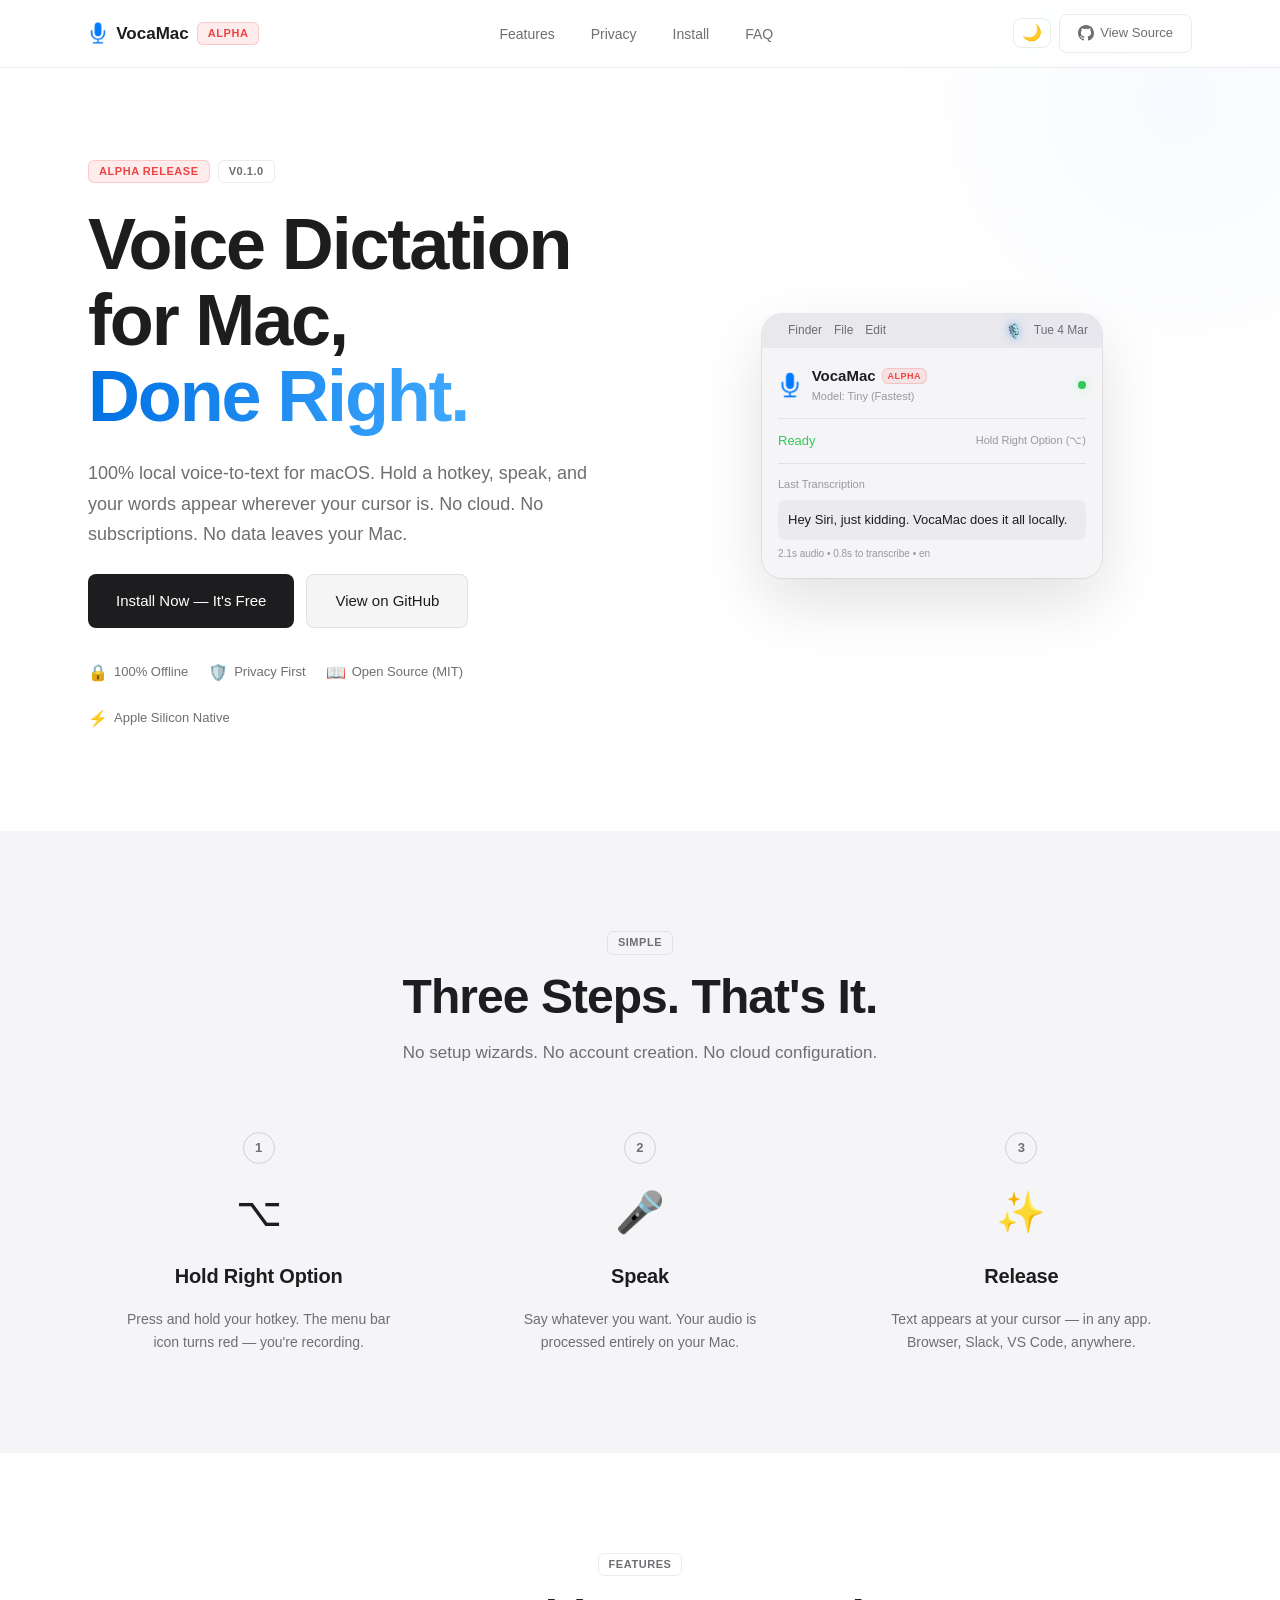
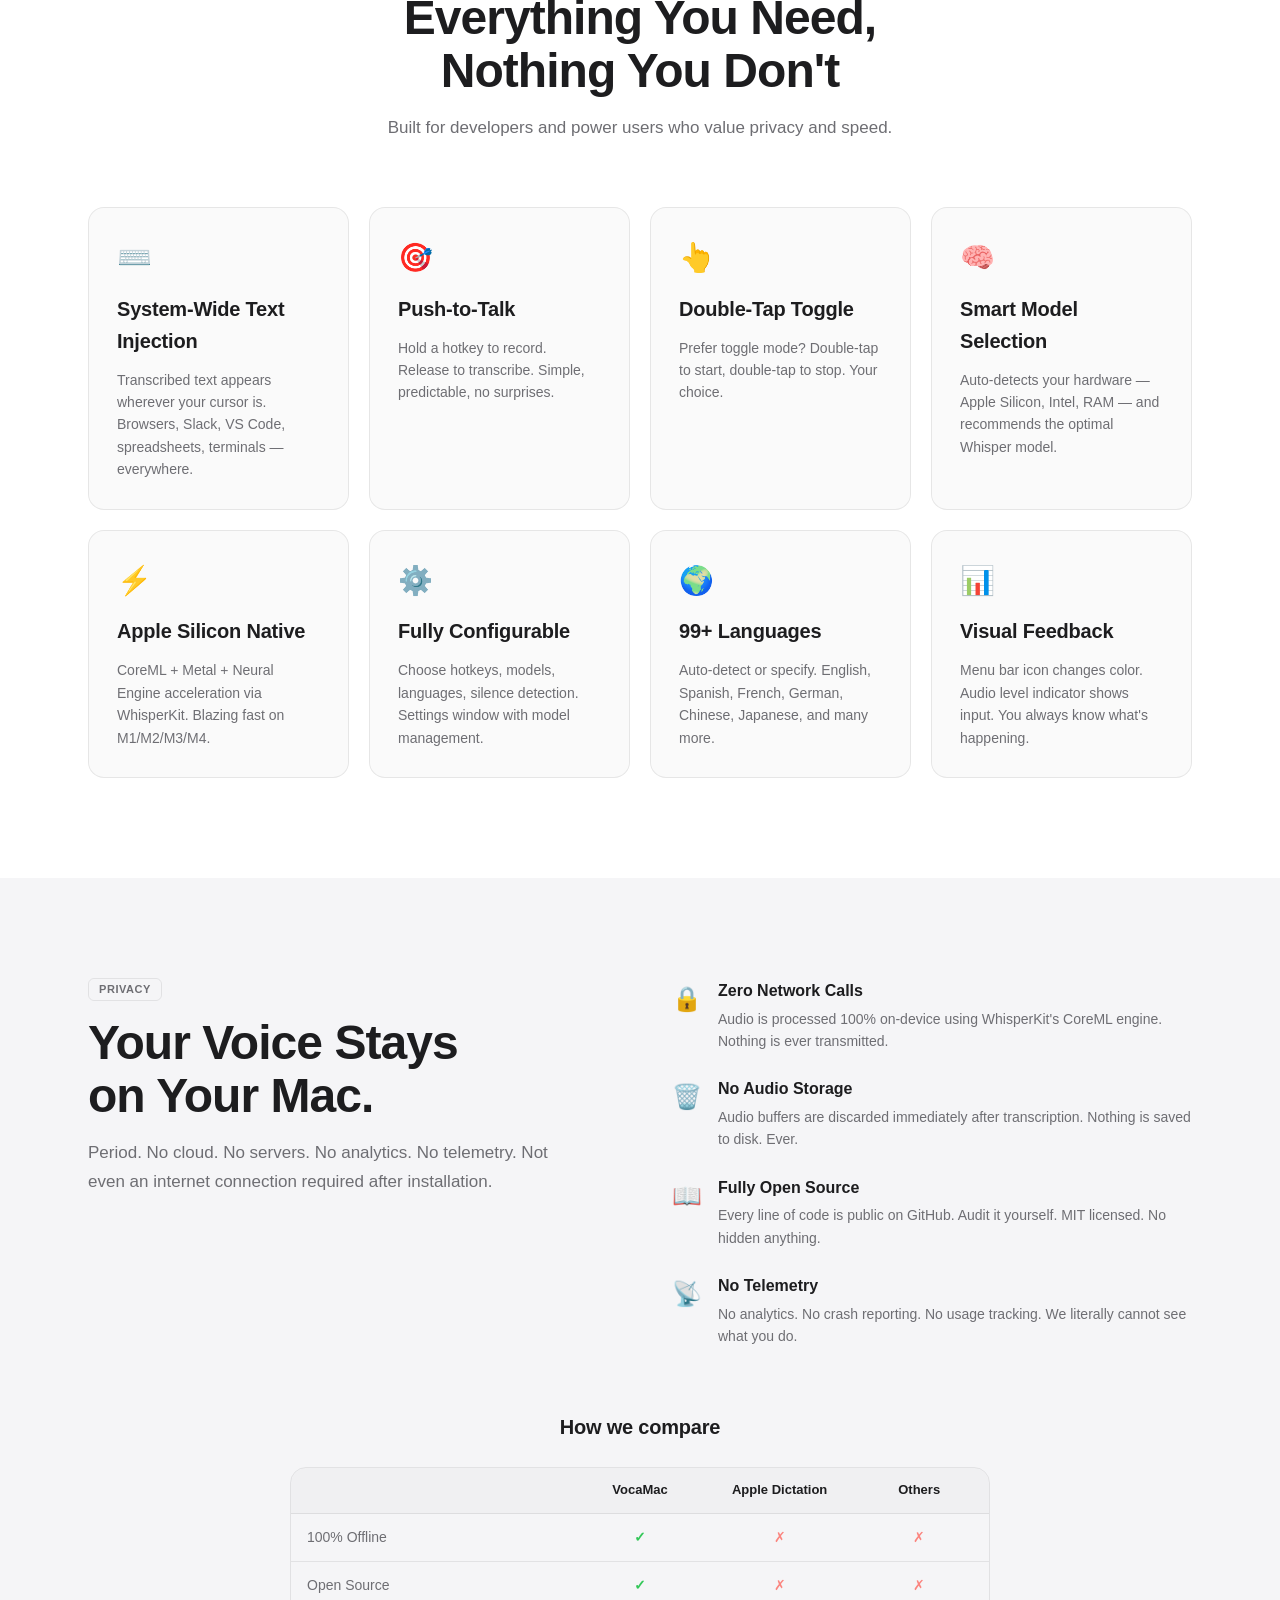
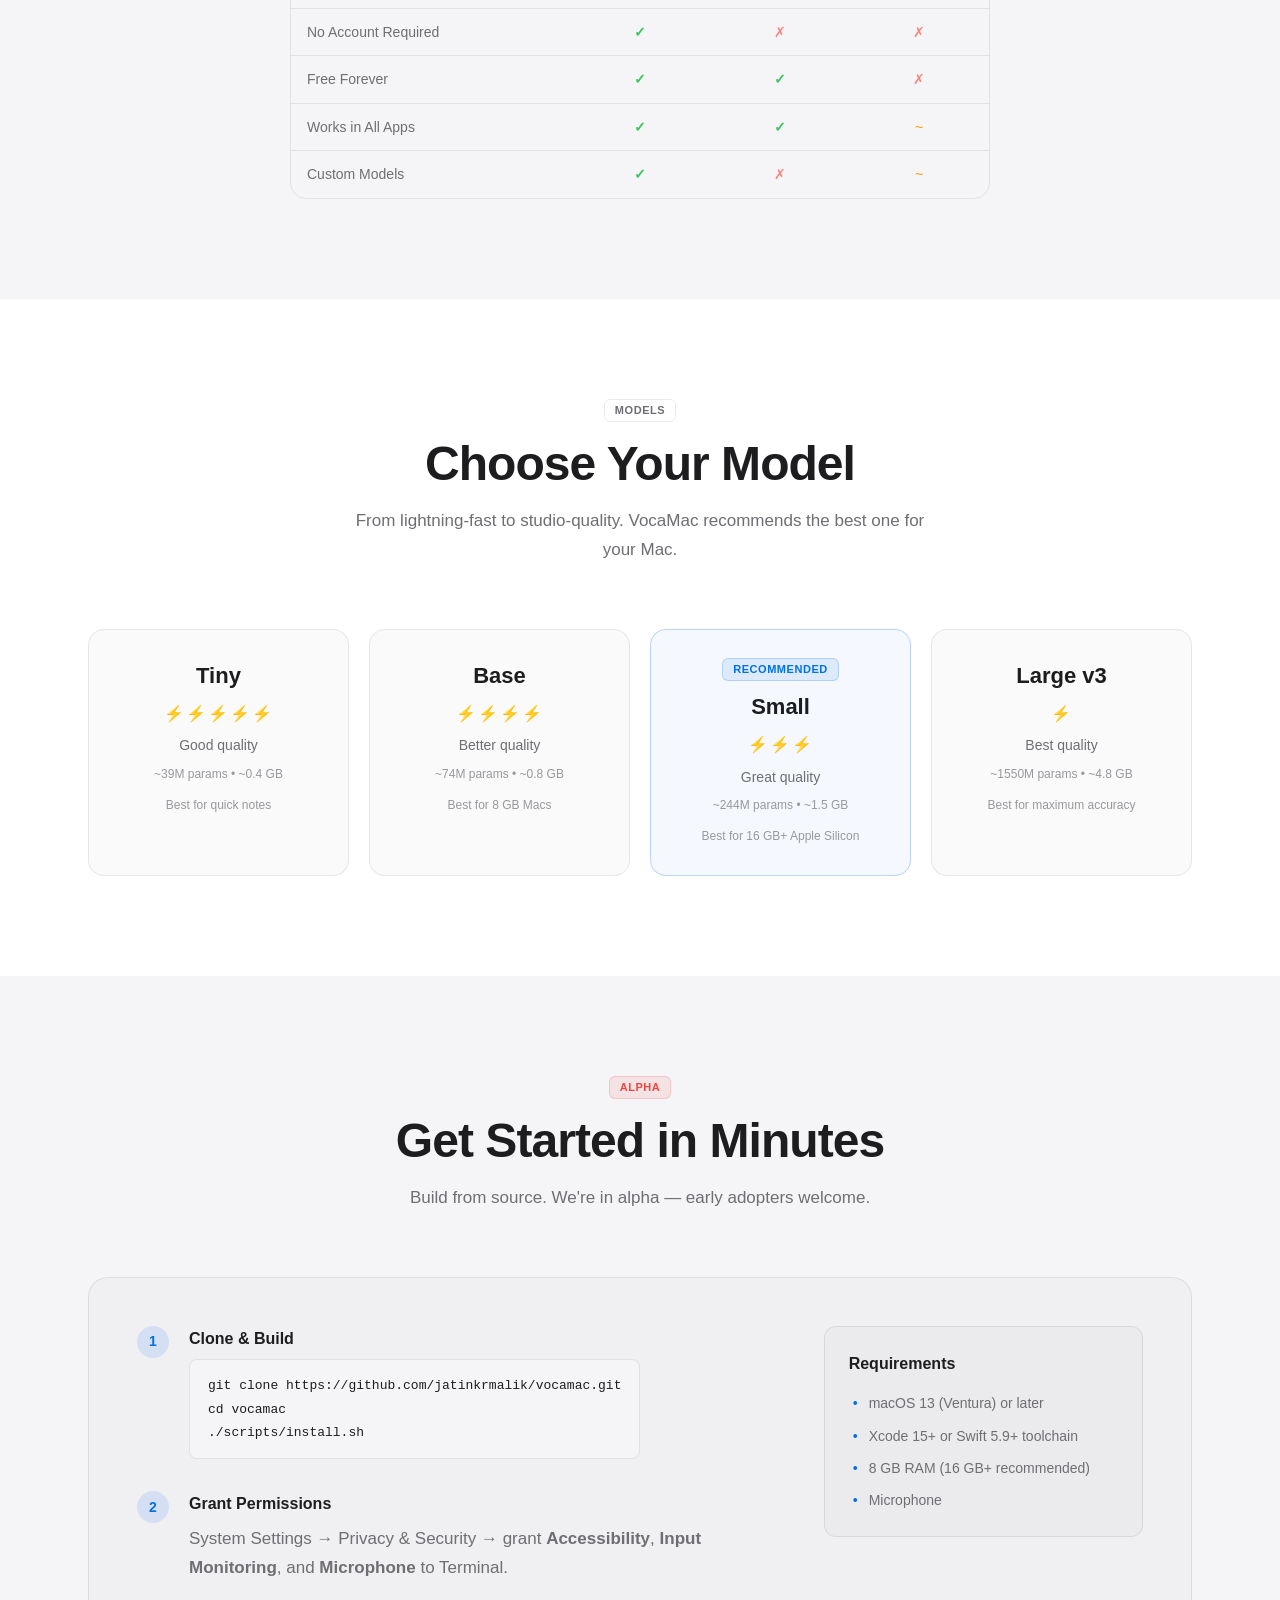
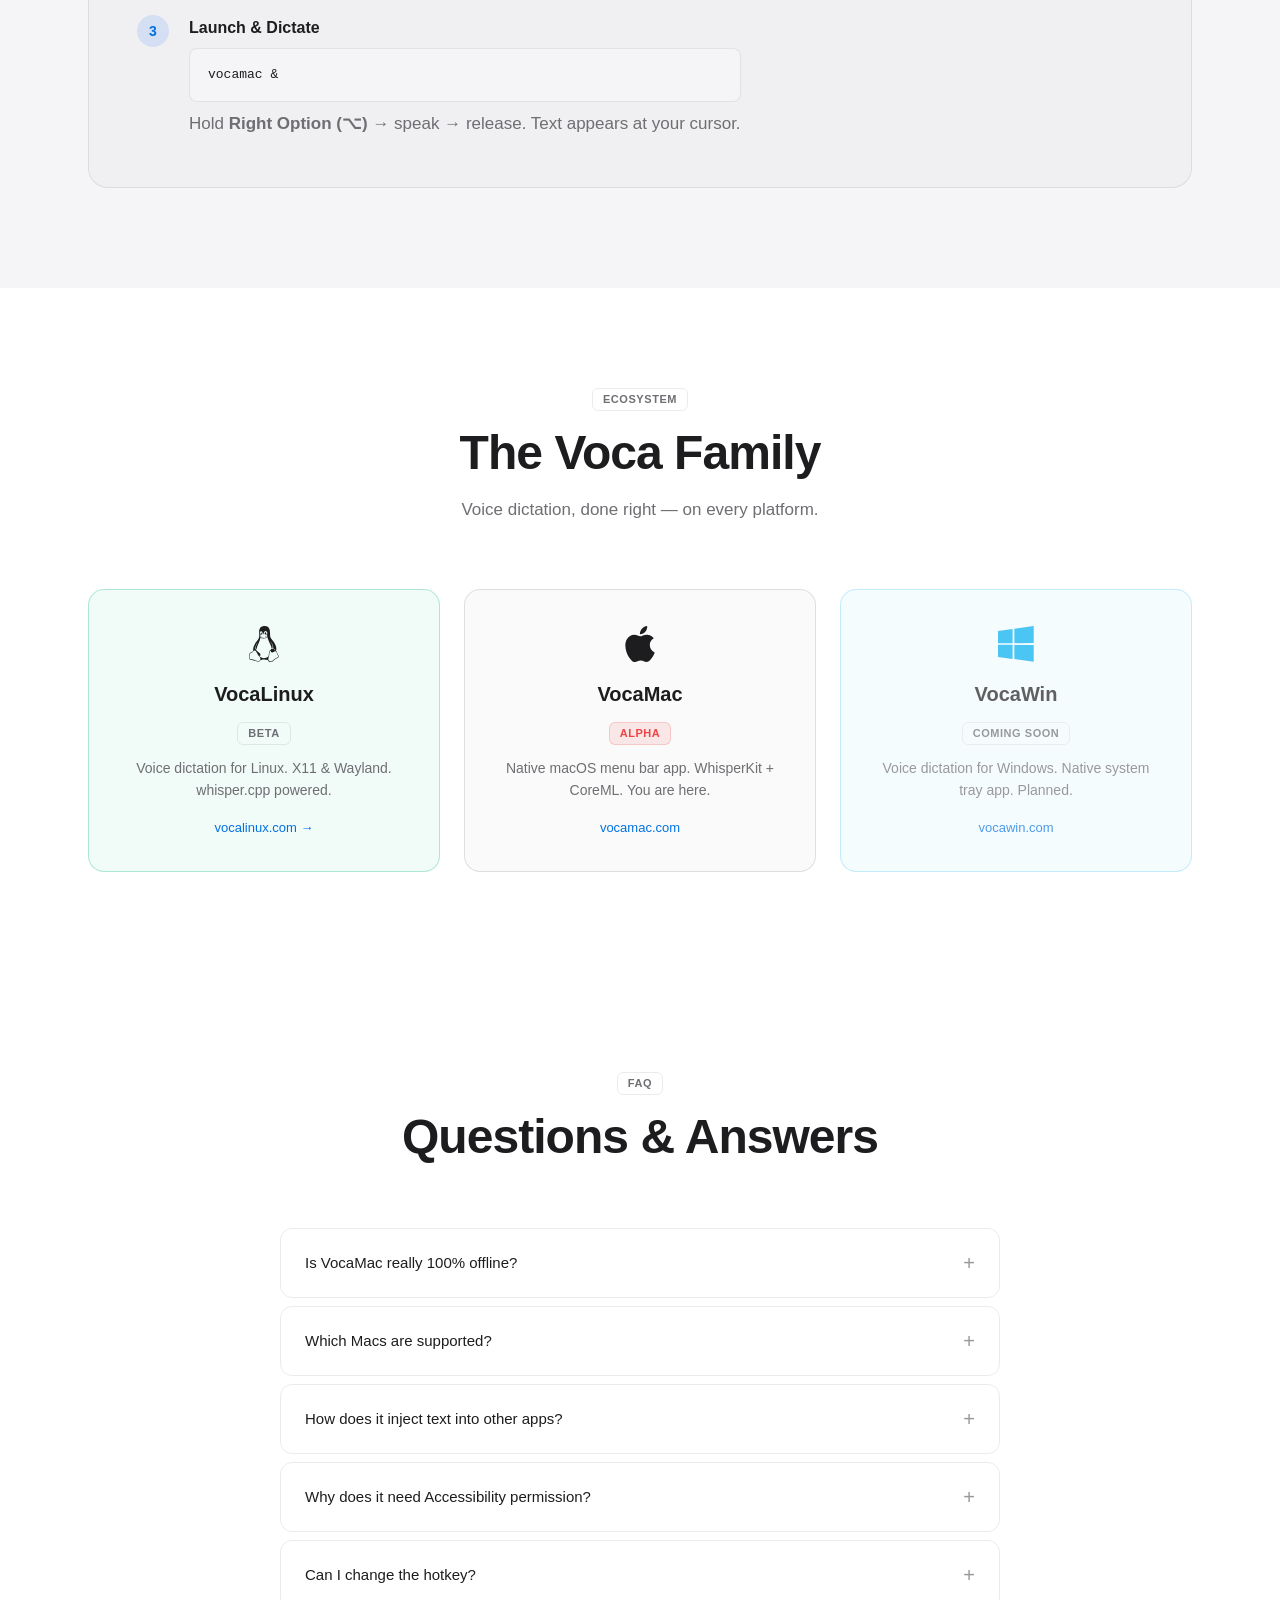
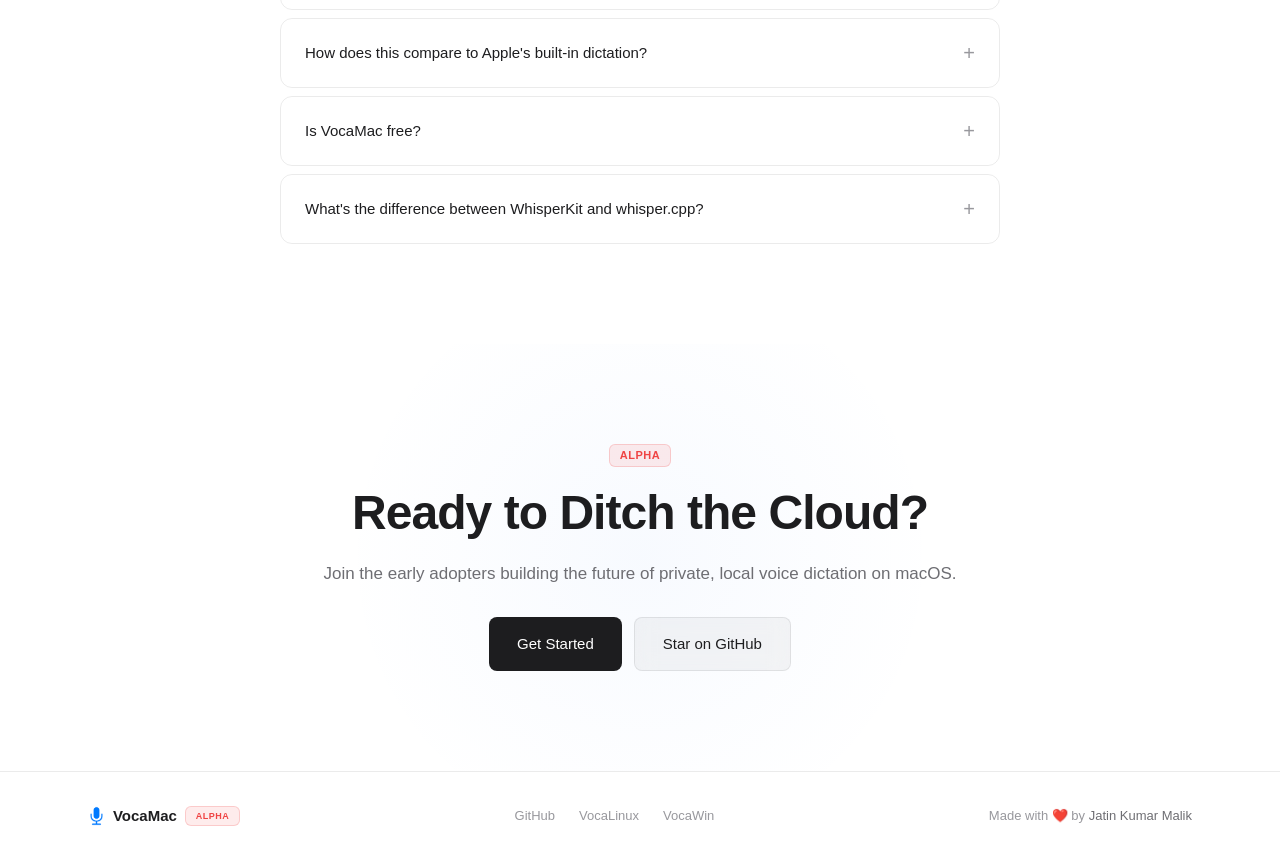
==== web/index.html @ 32d43a2e "feat: add tinted backgrounds to Voca Family cards, remove logo picker - Linux card: teal/green tint " ====
<!DOCTYPE html>
<html lang="en">
<head>
    <meta charset="UTF-8">
    <meta name="viewport" content="width=device-width, initial-scale=1.0">
    <title>VocaMac — Local Voice-to-Text for macOS</title>
    <meta name="description" content="100% local, privacy-first voice dictation for macOS. Powered by WhisperKit. No cloud, no subscriptions, no data leaves your Mac.">
    <meta name="keywords" content="voice to text, speech recognition, macOS, dictation, whisper, local, privacy, open source">
    <meta property="og:title" content="VocaMac — Local Voice-to-Text for macOS">
    <meta property="og:description" content="100% local, privacy-first voice dictation for macOS. Hold a hotkey, speak, text appears at your cursor.">
    <meta property="og:type" content="website">
    <meta property="og:url" content="https://vocamac.com">
    <link rel="stylesheet" href="style.css">
    <link rel="icon" href="favicon.png" type="image/png">
    <!-- Prevent flash of wrong theme -->
    <script>
        (function(){var t=localStorage.getItem('vocamac-theme')||(window.matchMedia('(prefers-color-scheme:light)').matches?'light':'dark');document.documentElement.setAttribute('data-theme',t);})();
    </script>
</head>
<body>
    <!-- Navigation -->
    <nav class="navbar">
        <div class="container navbar__container">
            <a href="/" class="navbar__logo">
                <img src="logo.png" alt="VocaMac" class="navbar__logo-img">
                <span>VocaMac</span>
                <span class="badge badge--alpha">ALPHA</span>
            </a>
            <ul class="navbar__menu">
                <li><a href="#features" class="navbar__link">Features</a></li>
                <li><a href="#privacy" class="navbar__link">Privacy</a></li>
                <li><a href="#install" class="navbar__link">Install</a></li>
                <li><a href="#faq" class="navbar__link">FAQ</a></li>
            </ul>
            <div style="display: flex; align-items: center; gap: 8px;">
                <button class="theme-toggle" aria-label="Toggle theme" title="Toggle light/dark mode">
                    <span class="theme-icon-dark">☀️</span>
                    <span class="theme-icon-light">🌙</span>
                </button>
                <a href="https://github.com/jatinkrmalik/vocamac" class="navbar__cta" target="_blank" rel="noopener">
                    <svg width="16" height="16" viewBox="0 0 16 16" fill="currentColor" style="vertical-align: -2px; margin-right: 6px;"><path d="M8 0C3.58 0 0 3.58 0 8c0 3.54 2.29 6.53 5.47 7.59.4.07.55-.17.55-.38 0-.19-.01-.82-.01-1.49-2.01.37-2.53-.49-2.69-.94-.09-.23-.48-.94-.82-1.13-.28-.15-.68-.52-.01-.53.63-.01 1.08.58 1.23.82.72 1.21 1.87.87 2.33.66.07-.52.28-.87.51-1.07-1.78-.2-3.64-.89-3.64-3.95 0-.87.31-1.59.82-2.15-.08-.2-.36-1.02.08-2.12 0 0 .67-.21 2.2.82.64-.18 1.32-.27 2-.27.68 0 1.36.09 2 .27 1.53-1.04 2.2-.82 2.2-.82.44 1.1.16 1.92.08 2.12.51.56.82 1.27.82 2.15 0 3.07-1.87 3.75-3.65 3.95.29.25.54.73.54 1.48 0 1.07-.01 1.93-.01 2.2 0 .21.15.46.55.38A8.013 8.013 0 0016 8c0-4.42-3.58-8-8-8z"/></svg>
                    View Source
                </a>
            </div>
            <button class="navbar__toggle" aria-label="Menu">
                <span></span><span></span><span></span>
            </button>
        </div>
    </nav>

    <!-- Hero -->
    <section class="hero">
        <div class="container hero__container">
            <div class="hero__content">
                <div class="hero__badges">
                    <span class="badge badge--alpha">ALPHA RELEASE</span>
                    <span class="badge badge--outline">v0.1.0</span>
                </div>
                <h1 class="hero__headline">
                    Voice Dictation for Mac,<br>
                    <span class="text-gradient">Done Right.</span>
                </h1>
                <p class="hero__subtext">
                    100% local voice-to-text for macOS. Hold a hotkey, speak, and your words appear wherever your cursor is. No cloud. No subscriptions. No data leaves your Mac.
                </p>
                <div class="hero__actions">
                    <a href="#install" class="button button--primary">
                        Install Now — It's Free
                    </a>
                    <a href="https://github.com/jatinkrmalik/vocamac" class="button button--glass" target="_blank" rel="noopener">
                        View on GitHub
                    </a>
                </div>
                <div class="hero__stats">
                    <div class="hero__stat">
                        <span class="hero__stat-icon">🔒</span>
                        <span>100% Offline</span>
                    </div>
                    <div class="hero__stat">
                        <span class="hero__stat-icon">🛡️</span>
                        <span>Privacy First</span>
                    </div>
                    <div class="hero__stat">
                        <span class="hero__stat-icon">📖</span>
                        <span>Open Source (MIT)</span>
                    </div>
                    <div class="hero__stat">
                        <span class="hero__stat-icon">⚡</span>
                        <span>Apple Silicon Native</span>
                    </div>
                </div>
            </div>
            <div class="hero__visual">
                <div class="mockup">
                    <div class="mockup__menubar">
                        <div class="mockup__menubar-left">
                            <span class="mockup__apple"></span>
                            <span class="mockup__menubar-item">Finder</span>
                            <span class="mockup__menubar-item">File</span>
                            <span class="mockup__menubar-item">Edit</span>
                        </div>
                        <div class="mockup__menubar-right">
                            <span class="mockup__menubar-icon mockup__mic-icon">🎙️</span>
                            <span class="mockup__menubar-item">Tue 4 Mar</span>
                        </div>
                    </div>
                    <div class="mockup__popover">
                        <div class="mockup__header">
                            <div class="mockup__header-left">
                                <img src="logo.png" alt="VocaMac" class="mockup__app-logo">
                                <div>
                                    <div class="mockup__app-name">VocaMac <span class="badge badge--alpha" style="font-size: 9px; padding: 1px 5px;">ALPHA</span></div>
                                    <div class="mockup__model">Model: Tiny (Fastest)</div>
                                </div>
                            </div>
                            <div class="mockup__status-dot mockup__status-dot--ready"></div>
                        </div>
                        <div class="mockup__divider"></div>
                        <div class="mockup__status-row">
                            <span class="mockup__status-text mockup__status-text--ready">Ready</span>
                            <span class="mockup__hint">Hold Right Option (⌥)</span>
                        </div>
                        <div class="mockup__divider"></div>
                        <div class="mockup__transcription">
                            <div class="mockup__transcription-label">Last Transcription</div>
                            <div class="mockup__transcription-text">Hey Siri, just kidding. VocaMac does it all locally.</div>
                            <div class="mockup__transcription-meta">2.1s audio • 0.8s to transcribe • en</div>
                        </div>
                    </div>
                </div>
            </div>
        </div>
    </section>

    <!-- How It Works -->
    <section class="how-it-works" id="how-it-works">
        <div class="container">
            <div class="section-header">
                <span class="badge badge--outline">Simple</span>
                <h2>Three Steps. That's It.</h2>
                <p class="text-secondary">No setup wizards. No account creation. No cloud configuration.</p>
            </div>
            <div class="steps">
                <div class="step">
                    <div class="step__number">1</div>
                    <div class="step__icon">⌥</div>
                    <h3>Hold Right Option</h3>
                    <p>Press and hold your hotkey. The menu bar icon turns red — you're recording.</p>
                </div>
                <div class="step">
                    <div class="step__number">2</div>
                    <div class="step__icon">🎤</div>
                    <h3>Speak</h3>
                    <p>Say whatever you want. Your audio is processed entirely on your Mac.</p>
                </div>
                <div class="step">
                    <div class="step__number">3</div>
                    <div class="step__icon">✨</div>
                    <h3>Release</h3>
                    <p>Text appears at your cursor — in any app. Browser, Slack, VS Code, anywhere.</p>
                </div>
            </div>
        </div>
    </section>

    <!-- Features -->
    <section class="features" id="features">
        <div class="container">
            <div class="section-header">
                <span class="badge badge--outline">Features</span>
                <h2>Everything You Need,<br>Nothing You Don't</h2>
                <p class="text-secondary">Built for developers and power users who value privacy and speed.</p>
            </div>
            <div class="features__grid">
                <div class="feature-card">
                    <div class="feature-card__icon">⌨️</div>
                    <h3>System-Wide Text Injection</h3>
                    <p>Transcribed text appears wherever your cursor is. Browsers, Slack, VS Code, spreadsheets, terminals — everywhere.</p>
                </div>
                <div class="feature-card">
                    <div class="feature-card__icon">🎯</div>
                    <h3>Push-to-Talk</h3>
                    <p>Hold a hotkey to record. Release to transcribe. Simple, predictable, no surprises.</p>
                </div>
                <div class="feature-card">
                    <div class="feature-card__icon">👆</div>
                    <h3>Double-Tap Toggle</h3>
                    <p>Prefer toggle mode? Double-tap to start, double-tap to stop. Your choice.</p>
                </div>
                <div class="feature-card">
                    <div class="feature-card__icon">🧠</div>
                    <h3>Smart Model Selection</h3>
                    <p>Auto-detects your hardware — Apple Silicon, Intel, RAM — and recommends the optimal Whisper model.</p>
                </div>
                <div class="feature-card">
                    <div class="feature-card__icon">⚡</div>
                    <h3>Apple Silicon Native</h3>
                    <p>CoreML + Metal + Neural Engine acceleration via WhisperKit. Blazing fast on M1/M2/M3/M4.</p>
                </div>
                <div class="feature-card">
                    <div class="feature-card__icon">⚙️</div>
                    <h3>Fully Configurable</h3>
                    <p>Choose hotkeys, models, languages, silence detection. Settings window with model management.</p>
                </div>
                <div class="feature-card">
                    <div class="feature-card__icon">🌍</div>
                    <h3>99+ Languages</h3>
                    <p>Auto-detect or specify. English, Spanish, French, German, Chinese, Japanese, and many more.</p>
                </div>
                <div class="feature-card">
                    <div class="feature-card__icon">📊</div>
                    <h3>Visual Feedback</h3>
                    <p>Menu bar icon changes color. Audio level indicator shows input. You always know what's happening.</p>
                </div>
            </div>
        </div>
    </section>

    <!-- Privacy -->
    <section class="privacy" id="privacy">
        <div class="container">
            <div class="privacy__content">
                <div class="section-header section-header--left">
                    <span class="badge badge--outline">Privacy</span>
                    <h2>Your Voice Stays<br>on Your Mac.</h2>
                    <p class="text-secondary" style="max-width: 500px;">
                        Period. No cloud. No servers. No analytics. No telemetry. Not even an internet connection required after installation.
                    </p>
                </div>
                <div class="privacy__points">
                    <div class="privacy__point">
                        <div class="privacy__point-icon">🔒</div>
                        <div>
                            <h4>Zero Network Calls</h4>
                            <p>Audio is processed 100% on-device using WhisperKit's CoreML engine. Nothing is ever transmitted.</p>
                        </div>
                    </div>
                    <div class="privacy__point">
                        <div class="privacy__point-icon">🗑️</div>
                        <div>
                            <h4>No Audio Storage</h4>
                            <p>Audio buffers are discarded immediately after transcription. Nothing is saved to disk. Ever.</p>
                        </div>
                    </div>
                    <div class="privacy__point">
                        <div class="privacy__point-icon">📖</div>
                        <div>
                            <h4>Fully Open Source</h4>
                            <p>Every line of code is public on GitHub. Audit it yourself. MIT licensed. No hidden anything.</p>
                        </div>
                    </div>
                    <div class="privacy__point">
                        <div class="privacy__point-icon">📡</div>
                        <div>
                            <h4>No Telemetry</h4>
                            <p>No analytics. No crash reporting. No usage tracking. We literally cannot see what you do.</p>
                        </div>
                    </div>
                </div>
            </div>
            <div class="privacy__comparison">
                <h3>How we compare</h3>
                <div class="comparison-table">
                    <div class="comparison-row comparison-row--header">
                        <div></div>
                        <div>VocaMac</div>
                        <div>Apple Dictation</div>
                        <div>Others</div>
                    </div>
                    <div class="comparison-row">
                        <div>100% Offline</div>
                        <div class="check">✓</div>
                        <div class="cross">✗</div>
                        <div class="cross">✗</div>
                    </div>
                    <div class="comparison-row">
                        <div>Open Source</div>
                        <div class="check">✓</div>
                        <div class="cross">✗</div>
                        <div class="cross">✗</div>
                    </div>
                    <div class="comparison-row">
                        <div>No Account Required</div>
                        <div class="check">✓</div>
                        <div class="cross">✗</div>
                        <div class="cross">✗</div>
                    </div>
                    <div class="comparison-row">
                        <div>Free Forever</div>
                        <div class="check">✓</div>
                        <div class="check">✓</div>
                        <div class="cross">✗</div>
                    </div>
                    <div class="comparison-row">
                        <div>Works in All Apps</div>
                        <div class="check">✓</div>
                        <div class="check">✓</div>
                        <div class="partial">~</div>
                    </div>
                    <div class="comparison-row">
                        <div>Custom Models</div>
                        <div class="check">✓</div>
                        <div class="cross">✗</div>
                        <div class="partial">~</div>
                    </div>
                </div>
            </div>
        </div>
    </section>

    <!-- Models -->
    <section class="models">
        <div class="container">
            <div class="section-header">
                <span class="badge badge--outline">Models</span>
                <h2>Choose Your Model</h2>
                <p class="text-secondary">From lightning-fast to studio-quality. VocaMac recommends the best one for your Mac.</p>
            </div>
            <div class="models__grid">
                <div class="model-card">
                    <div class="model-card__name">Tiny</div>
                    <div class="model-card__speed">⚡⚡⚡⚡⚡</div>
                    <div class="model-card__quality">Good quality</div>
                    <div class="model-card__detail">~39M params • ~0.4 GB</div>
                    <div class="model-card__best">Best for quick notes</div>
                </div>
                <div class="model-card">
                    <div class="model-card__name">Base</div>
                    <div class="model-card__speed">⚡⚡⚡⚡</div>
                    <div class="model-card__quality">Better quality</div>
                    <div class="model-card__detail">~74M params • ~0.8 GB</div>
                    <div class="model-card__best">Best for 8 GB Macs</div>
                </div>
                <div class="model-card model-card--recommended">
                    <span class="badge badge--primary">Recommended</span>
                    <div class="model-card__name">Small</div>
                    <div class="model-card__speed">⚡⚡⚡</div>
                    <div class="model-card__quality">Great quality</div>
                    <div class="model-card__detail">~244M params • ~1.5 GB</div>
                    <div class="model-card__best">Best for 16 GB+ Apple Silicon</div>
                </div>
                <div class="model-card">
                    <div class="model-card__name">Large v3</div>
                    <div class="model-card__speed">⚡</div>
                    <div class="model-card__quality">Best quality</div>
                    <div class="model-card__detail">~1550M params • ~4.8 GB</div>
                    <div class="model-card__best">Best for maximum accuracy</div>
                </div>
            </div>
        </div>
    </section>

    <!-- Install -->
    <section class="install" id="install">
        <div class="container">
            <div class="section-header">
                <span class="badge badge--alpha">ALPHA</span>
                <h2>Get Started in Minutes</h2>
                <p class="text-secondary">Build from source. We're in alpha — early adopters welcome.</p>
            </div>
            <div class="install__card">
                <div class="install__steps">
                    <div class="install__step">
                        <div class="install__step-num">1</div>
                        <div>
                            <h4>Clone & Build</h4>
                            <div class="code-block">
                                <code>git clone https://github.com/jatinkrmalik/vocamac.git<br>cd vocamac<br>./scripts/install.sh</code>
                            </div>
                        </div>
                    </div>
                    <div class="install__step">
                        <div class="install__step-num">2</div>
                        <div>
                            <h4>Grant Permissions</h4>
                            <p class="text-secondary">System Settings → Privacy & Security → grant <strong>Accessibility</strong>, <strong>Input Monitoring</strong>, and <strong>Microphone</strong> to Terminal.</p>
                        </div>
                    </div>
                    <div class="install__step">
                        <div class="install__step-num">3</div>
                        <div>
                            <h4>Launch & Dictate</h4>
                            <div class="code-block">
                                <code>vocamac &</code>
                            </div>
                            <p class="text-secondary" style="margin-top: 8px;">Hold <strong>Right Option (⌥)</strong> → speak → release. Text appears at your cursor.</p>
                        </div>
                    </div>
                </div>
                <div class="install__requirements">
                    <h4>Requirements</h4>
                    <ul>
                        <li>macOS 13 (Ventura) or later</li>
                        <li>Xcode 15+ or Swift 5.9+ toolchain</li>
                        <li>8 GB RAM (16 GB+ recommended)</li>
                        <li>Microphone</li>
                    </ul>
                </div>
            </div>
        </div>
    </section>

    <!-- Voca Family -->
    <section class="family">
        <div class="container">
            <div class="section-header">
                <span class="badge badge--outline">Ecosystem</span>
                <h2>The Voca Family</h2>
                <p class="text-secondary">Voice dictation, done right — on every platform.</p>
            </div>
            <div class="family__grid">
                <a href="https://vocalinux.com" class="family-card family-card--linux" target="_blank" rel="noopener">
                    <div class="family-card__icon">
                        <svg role="img" viewBox="0 0 24 24" width="36" height="36" xmlns="http://www.w3.org/2000/svg"><title>Linux</title><path d="M12.504 0c-.155 0-.315.008-.48.021-4.226.333-3.105 4.807-3.17 6.298-.076 1.092-.3 1.953-1.05 3.02-.885 1.051-2.127 2.75-2.716 4.521-.278.832-.41 1.684-.287 2.489a.424.424 0 00-.11.135c-.26.268-.45.6-.663.839-.199.199-.485.267-.797.4-.313.136-.658.269-.864.68-.09.189-.136.394-.132.602 0 .199.027.4.055.536.058.399.116.728.04.97-.249.68-.28 1.145-.106 1.484.174.334.535.47.94.601.81.2 1.91.135 2.774.6.926.466 1.866.67 2.616.47.526-.116.97-.464 1.208-.946.587-.003 1.23-.269 2.26-.334.699-.058 1.574.267 2.577.2.025.134.063.198.114.333l.003.003c.391.778 1.113 1.132 1.884 1.071.771-.06 1.592-.536 2.257-1.306.631-.765 1.683-1.084 2.378-1.503.348-.199.629-.469.649-.853.023-.4-.2-.811-.714-1.376v-.097l-.003-.003c-.17-.2-.25-.535-.338-.926-.085-.401-.182-.786-.492-1.046h-.003c-.059-.054-.123-.067-.188-.135a.357.357 0 00-.19-.064c.431-1.278.264-2.55-.173-3.694-.533-1.41-1.465-2.638-2.175-3.483-.796-1.005-1.576-1.957-1.56-3.368.026-2.152.236-6.133-3.544-6.139zm.529 3.405h.013c.213 0 .396.062.584.198.19.135.33.332.438.533.105.259.158.459.166.724 0-.02.006-.04.006-.06v.105a.086.086 0 01-.004-.021l-.004-.024a1.807 1.807 0 01-.15.706.953.953 0 01-.213.335.71.71 0 00-.088-.042c-.104-.045-.198-.064-.284-.133a1.312 1.312 0 00-.22-.066c.05-.06.146-.133.183-.198.053-.128.082-.264.088-.402v-.02a1.21 1.21 0 00-.061-.4c-.045-.134-.101-.2-.183-.333-.084-.066-.167-.132-.267-.132h-.016c-.093 0-.176.03-.262.132a.8.8 0 00-.205.334 1.18 1.18 0 00-.09.4v.019c.002.089.008.179.02.267-.193-.067-.438-.135-.607-.202a1.635 1.635 0 01-.018-.2v-.02a1.772 1.772 0 01.15-.768c.082-.22.232-.406.43-.533a.985.985 0 01.594-.2zm-2.962.059h.036c.142 0 .27.048.399.135.146.129.264.288.344.465.09.199.14.4.153.667v.004c.007.134.006.2-.002.266v.08c-.03.007-.056.018-.083.024-.152.055-.274.135-.393.2.012-.09.013-.18.003-.267v-.015c-.012-.133-.04-.2-.082-.333a.613.613 0 00-.166-.267.248.248 0 00-.183-.064h-.021c-.071.006-.13.04-.186.132a.552.552 0 00-.12.27.944.944 0 00-.023.33v.015c.012.135.037.2.08.334.046.134.098.2.166.268.01.009.02.018.034.024-.07.057-.117.07-.176.136a.304.304 0 01-.131.068 2.62 2.62 0 01-.275-.402 1.772 1.772 0 01-.155-.667 1.759 1.759 0 01.08-.668 1.43 1.43 0 01.283-.535c.128-.133.26-.2.418-.2zm1.37 1.706c.332 0 .733.065 1.216.399.293.2.523.269 1.052.468h.003c.255.136.405.266.478.399v-.131a.571.571 0 01.016.47c-.123.31-.516.643-1.063.842v.002c-.268.135-.501.333-.775.465-.276.135-.588.292-1.012.267a1.139 1.139 0 01-.448-.067 3.566 3.566 0 01-.322-.198c-.195-.135-.363-.332-.612-.465v-.005h-.005c-.4-.246-.616-.512-.686-.71-.07-.268-.005-.47.193-.6.224-.135.38-.271.483-.336.104-.074.143-.102.176-.131h.002v-.003c.169-.202.436-.47.839-.601.139-.036.294-.065.466-.065zm2.8 2.142c.358 1.417 1.196 3.475 1.735 4.473.286.534.855 1.659 1.102 3.024.156-.005.33.018.513.064.646-1.671-.546-3.467-1.089-3.966-.22-.2-.232-.335-.123-.335.59.534 1.365 1.572 1.646 2.757.13.535.16 1.104.021 1.67.067.028.135.06.205.067 1.032.534 1.413.938 1.23 1.537v-.043c-.06-.003-.12 0-.18 0h-.016c.151-.467-.182-.825-1.065-1.224-.915-.4-1.646-.336-1.77.465-.008.043-.013.066-.018.135-.068.023-.139.053-.209.064-.43.268-.662.669-.793 1.187-.13.533-.17 1.156-.205 1.869v.003c-.02.334-.17.838-.319 1.35-1.5 1.072-3.58 1.538-5.348.334a2.645 2.645 0 00-.402-.533 1.45 1.45 0 00-.275-.333c.182 0 .338-.03.465-.067a.615.615 0 00.314-.334c.108-.267 0-.697-.345-1.163-.345-.467-.931-.995-1.788-1.521-.63-.4-.986-.87-1.15-1.396-.165-.534-.143-1.085-.015-1.645.245-1.07.873-2.11 1.274-2.763.107-.065.037.135-.408.974-.396.751-1.14 2.497-.122 3.854a8.123 8.123 0 01.647-2.876c.564-1.278 1.743-3.504 1.836-5.268.048.036.217.135.289.202.218.133.38.333.59.465.21.201.477.335.876.335.039.003.075.006.11.006.412 0 .73-.134.997-.268.29-.134.52-.334.74-.4h.005c.467-.135.835-.402 1.044-.7zm2.185 8.958c.037.6.343 1.245.882 1.377.588.134 1.434-.333 1.791-.765l.211-.01c.315-.007.577.01.847.268l.003.003c.208.199.305.53.391.876.085.4.154.78.409 1.066.486.527.645.906.636 1.14l.003-.007v.018l-.003-.012c-.015.262-.185.396-.498.595-.63.401-1.746.712-2.457 1.57-.618.737-1.37 1.14-2.036 1.191-.664.053-1.237-.2-1.574-.898l-.005-.003c-.21-.4-.12-1.025.056-1.69.176-.668.428-1.344.463-1.897.037-.714.076-1.335.195-1.814.12-.465.308-.797.641-.984l.045-.022zm-10.814.049h.01c.053 0 .105.005.157.014.376.055.706.333 1.023.752l.91 1.664.003.003c.243.533.754 1.064 1.189 1.637.434.598.77 1.131.729 1.57v.006c-.057.744-.48 1.148-1.125 1.294-.645.135-1.52.002-2.395-.464-.968-.536-2.118-.469-2.857-.602-.369-.066-.61-.2-.723-.4-.11-.2-.113-.602.123-1.23v-.004l.002-.003c.117-.334.03-.752-.027-1.118-.055-.401-.083-.71.043-.94.16-.334.396-.4.69-.533.294-.135.64-.202.915-.47h.002v-.002c.256-.268.445-.601.668-.838.19-.201.38-.336.663-.336zm7.159-9.074c-.435.201-.945.535-1.488.535-.542 0-.97-.267-1.28-.466-.154-.134-.28-.268-.373-.335-.164-.134-.144-.333-.074-.333.109.016.129.134.199.2.096.066.215.2.36.333.292.2.68.467 1.167.467.485 0 1.053-.267 1.398-.466.195-.135.445-.334.648-.467.156-.136.149-.267.279-.267.128.016.034.134-.147.332a8.097 8.097 0 01-.69.468zm-1.082-1.583V5.64c-.006-.02.013-.042.029-.05.074-.043.18-.027.26.004.063 0 .16.067.15.135-.006.049-.085.066-.135.066-.055 0-.092-.043-.141-.068-.052-.018-.146-.008-.163-.065zm-.551 0c-.02.058-.113.049-.166.066-.047.025-.086.068-.14.068-.05 0-.13-.02-.136-.068-.01-.066.088-.133.15-.133.08-.031.184-.047.259-.005.019.009.036.03.03.05v.02h.003z" fill="var(--text-primary)"/></svg>
                    </div>
                    <div class="family-card__name">VocaLinux</div>
                    <div class="family-card__status badge badge--outline">Beta</div>
                    <p>Voice dictation for Linux. X11 & Wayland. whisper.cpp powered.</p>
                    <span class="family-card__link">vocalinux.com →</span>
                </a>
                <div class="family-card family-card--active">
                    <div class="family-card__icon">
                        <svg role="img" viewBox="0 0 24 24" width="36" height="36" xmlns="http://www.w3.org/2000/svg"><title>Apple</title><path d="M12.152 6.896c-.948 0-2.415-1.078-3.96-1.04-2.04.027-3.91 1.183-4.961 3.014-2.117 3.675-.546 9.103 1.519 12.09 1.013 1.454 2.208 3.09 3.792 3.039 1.52-.065 2.09-.987 3.935-.987 1.831 0 2.35.987 3.96.948 1.637-.026 2.676-1.48 3.676-2.948 1.156-1.688 1.636-3.325 1.662-3.415-.039-.013-3.182-1.221-3.22-4.857-.026-3.04 2.48-4.494 2.597-4.559-1.429-2.09-3.623-2.324-4.39-2.376-2-.156-3.675 1.09-4.61 1.09zM15.53 3.83c.843-1.012 1.4-2.427 1.245-3.83-1.207.052-2.662.805-3.532 1.818-.78.896-1.454 2.338-1.273 3.714 1.338.104 2.715-.688 3.559-1.701" fill="var(--text-primary)"/></svg>
                    </div>
                    <div class="family-card__name">VocaMac</div>
                    <div class="family-card__status badge badge--alpha">Alpha</div>
                    <p>Native macOS menu bar app. WhisperKit + CoreML. You are here.</p>
                    <span class="family-card__link">vocamac.com</span>
                </div>
                <div class="family-card family-card--windows family-card--soon">
                    <div class="family-card__icon">
                        <svg xmlns="http://www.w3.org/2000/svg" viewBox="0 0 88 88" width="36" height="36"><title>Windows</title><path d="M0 12.402l35.687-4.86.016 34.423-35.67.203zm35.67 33.529l.028 34.453L.028 75.48.026 45.7zm4.326-39.025L87.314 0v41.527l-47.318.376zm47.329 39.349l-.011 41.34-47.318-6.678-.066-34.739z" fill="#00adef"/></svg>
                    </div>
                    <div class="family-card__name">VocaWin</div>
                    <div class="family-card__status badge badge--outline">Coming Soon</div>
                    <p>Voice dictation for Windows. Native system tray app. Planned.</p>
                    <span class="family-card__link">vocawin.com</span>
                </div>
            </div>
        </div>
    </section>

    <!-- FAQ -->
    <section class="faq" id="faq">
        <div class="container">
            <div class="section-header">
                <span class="badge badge--outline">FAQ</span>
                <h2>Questions & Answers</h2>
            </div>
            <div class="faq__list">
                <details class="faq__item">
                    <summary>Is VocaMac really 100% offline?</summary>
                    <p>Yes. All speech recognition happens locally on your Mac using WhisperKit's CoreML engine. Your voice data never leaves your computer. The only network call is a one-time model download from HuggingFace during setup.</p>
                </details>
                <details class="faq__item">
                    <summary>Which Macs are supported?</summary>
                    <p>VocaMac works on any Mac running macOS 13 (Ventura) or later. It runs on both Apple Silicon (M1/M2/M3/M4) and Intel Macs, though Apple Silicon provides significantly better performance thanks to CoreML and Neural Engine acceleration.</p>
                </details>
                <details class="faq__item">
                    <summary>How does it inject text into other apps?</summary>
                    <p>VocaMac uses a clipboard-based approach: it saves your clipboard, writes the transcription, simulates Cmd+V to paste, then restores your clipboard. This works in virtually every macOS application.</p>
                </details>
                <details class="faq__item">
                    <summary>Why does it need Accessibility permission?</summary>
                    <p>Accessibility permission is required for two things: (1) listening for the global hotkey (Right Option) regardless of which app is focused, and (2) simulating the Cmd+V keystroke to paste text. Without it, hotkeys and text injection won't work.</p>
                </details>
                <details class="faq__item">
                    <summary>Can I change the hotkey?</summary>
                    <p>Yes! Open Settings from the menu bar and choose from Right Option, Right Command, Fn, or any function key. You can also switch between push-to-talk and double-tap toggle modes.</p>
                </details>
                <details class="faq__item">
                    <summary>How does this compare to Apple's built-in dictation?</summary>
                    <p>Apple's dictation sends audio to Apple's servers for processing (for most languages). VocaMac processes everything locally — your audio never leaves your Mac. You also get model selection, configurable hotkeys, and open-source transparency.</p>
                </details>
                <details class="faq__item">
                    <summary>Is VocaMac free?</summary>
                    <p>Yes, completely free and open source under the MIT license. No premium tiers, no subscriptions, no tracking — just free software.</p>
                </details>
                <details class="faq__item">
                    <summary>What's the difference between WhisperKit and whisper.cpp?</summary>
                    <p>Both use the same OpenAI Whisper models, so transcription quality is identical. WhisperKit is a pure Swift framework optimized for Apple platforms — it uses CoreML and Neural Engine for hardware acceleration, whereas whisper.cpp uses Metal. VocaLinux uses whisper.cpp; VocaMac uses WhisperKit.</p>
                </details>
            </div>
        </div>
    </section>

    <!-- CTA -->
    <section class="cta">
        <div class="container">
            <div class="cta__content">
                <span class="badge badge--alpha">ALPHA</span>
                <h2>Ready to Ditch the Cloud?</h2>
                <p class="text-secondary">Join the early adopters building the future of private, local voice dictation on macOS.</p>
                <div class="cta__actions">
                    <a href="#install" class="button button--primary">Get Started</a>
                    <a href="https://github.com/jatinkrmalik/vocamac" class="button button--glass" target="_blank" rel="noopener">Star on GitHub</a>
                </div>
            </div>
        </div>
    </section>

    <!-- Footer -->
    <footer class="footer">
        <div class="container footer__container">
            <div class="footer__left">
                <img src="logo.png" alt="VocaMac" class="footer__logo-img">
                <span class="footer__brand">VocaMac</span>
                <span class="badge badge--alpha" style="font-size: 9px;">ALPHA</span>
            </div>
            <div class="footer__links">
                <a href="https://github.com/jatinkrmalik/vocamac" target="_blank" rel="noopener">GitHub</a>
                <a href="https://vocalinux.com" target="_blank" rel="noopener">VocaLinux</a>
                <a href="https://vocawin.com" target="_blank" rel="noopener">VocaWin</a>
            </div>
            <div class="footer__right">
                Made with ❤️ by <a href="https://github.com/jatinkrmalik" target="_blank" rel="noopener">Jatin Kumar Malik</a>
            </div>
        </div>
    </footer>

    <script>
        // ========== Theme Toggle ==========
        (function() {
            const root = document.documentElement;

            // Determine initial theme: saved preference > system preference > dark
            function getPreferredTheme() {
                const saved = localStorage.getItem('vocamac-theme');
                if (saved) return saved;
                return window.matchMedia('(prefers-color-scheme: light)').matches ? 'light' : 'dark';
            }

            function setTheme(theme) {
                root.setAttribute('data-theme', theme);
                localStorage.setItem('vocamac-theme', theme);
            }

            // Apply initial theme immediately (no flash)
            setTheme(getPreferredTheme());

            // Toggle button
            document.querySelector('.theme-toggle')?.addEventListener('click', function() {
                const current = root.getAttribute('data-theme') || 'dark';
                setTheme(current === 'dark' ? 'light' : 'dark');
            });

            // Listen for system theme changes (if no manual preference saved)
            window.matchMedia('(prefers-color-scheme: light)').addEventListener('change', function(e) {
                if (!localStorage.getItem('vocamac-theme')) {
                    setTheme(e.matches ? 'light' : 'dark');
                }
            });
        })();

        // ========== Mobile Menu ==========
        document.querySelector('.navbar__toggle')?.addEventListener('click', function() {
            document.querySelector('.navbar__menu')?.classList.toggle('navbar__menu--open');
        });

        // ========== Smooth Scroll ==========
        document.querySelectorAll('a[href^="#"]').forEach(anchor => {
            anchor.addEventListener('click', function(e) {
                e.preventDefault();
                const target = document.querySelector(this.getAttribute('href'));
                if (target) {
                    target.scrollIntoView({ behavior: 'smooth', block: 'start' });
                }
                document.querySelector('.navbar__menu')?.classList.remove('navbar__menu--open');
            });
        });

        // ========== Scroll Animations ==========
        const observer = new IntersectionObserver((entries) => {
            entries.forEach(entry => {
                if (entry.isIntersecting) {
                    entry.target.classList.add('visible');
                }
            });
        }, { threshold: 0.1 });

        document.querySelectorAll('.feature-card, .step, .privacy__point, .model-card, .family-card, .faq__item, .install__step').forEach(el => {
            observer.observe(el);
        });
    </script>
</body>
</html>
---- web/style.css ----
/* VocaMac — Mac-native aesthetic website
   Dark mode primary, system fonts, glassmorphism, clean typography */

/* ========== CSS Variables ========== */

/* Dark mode (default) */
:root {
    --bg-primary: #0A0A0A;
    --bg-secondary: #111111;
    --bg-tertiary: #1A1A1A;
    --text-primary: #FFFFFF;
    --text-secondary: #A0A0A0;
    --text-tertiary: #666666;
    --border-color: rgba(255, 255, 255, 0.08);
    --border-hover: rgba(255, 255, 255, 0.15);
    --accent: #3B82F6;
    --accent-hover: #60A5FA;
    --green: #4ADE80;
    --red: #EF4444;
    --orange: #F59E0B;
    --code-bg: #000000;
    --card-bg: rgba(255, 255, 255, 0.02);
    --card-hover-bg: rgba(255, 255, 255, 0.04);
    --navbar-bg: rgba(10, 10, 10, 0.75);
    --glass-bg: rgba(255, 255, 255, 0.06);
    --glass-hover-bg: rgba(255, 255, 255, 0.1);
    --mockup-bg: #1C1C1E;
    --mockup-bar: #2C2C2E;
    --glow-opacity: 0.08;
    --btn-primary-bg: #FFFFFF;
    --btn-primary-color: #000000;
    --btn-primary-hover: #E5E5E5;
    --radius-sm: 8px;
    --radius-md: 12px;
    --radius-lg: 16px;
    --radius-xl: 20px;
    --shadow-sm: 0 4px 12px rgba(0, 0, 0, 0.3);
    --shadow-md: 0 12px 32px rgba(0, 0, 0, 0.4);
    --shadow-lg: 0 24px 64px rgba(0, 0, 0, 0.5);
    --max-width: 1200px;
    color-scheme: dark;
}

/* Light mode */
[data-theme="light"] {
    --bg-primary: #FFFFFF;
    --bg-secondary: #F5F5F7;
    --bg-tertiary: #E8E8ED;
    --text-primary: #1D1D1F;
    --text-secondary: #6E6E73;
    --text-tertiary: #98989D;
    --border-color: rgba(0, 0, 0, 0.08);
    --border-hover: rgba(0, 0, 0, 0.15);
    --accent: #0071E3;
    --accent-hover: #0077ED;
    --green: #34C759;
    --red: #FF3B30;
    --orange: #FF9500;
    --code-bg: #F5F5F7;
    --card-bg: rgba(0, 0, 0, 0.02);
    --card-hover-bg: rgba(0, 0, 0, 0.04);
    --navbar-bg: rgba(255, 255, 255, 0.75);
    --glass-bg: rgba(0, 0, 0, 0.04);
    --glass-hover-bg: rgba(0, 0, 0, 0.08);
    --mockup-bg: #F5F5F7;
    --mockup-bar: #E8E8ED;
    --glow-opacity: 0.04;
    --btn-primary-bg: #1D1D1F;
    --btn-primary-color: #FFFFFF;
    --btn-primary-hover: #333333;
    --shadow-sm: 0 4px 12px rgba(0, 0, 0, 0.08);
    --shadow-md: 0 12px 32px rgba(0, 0, 0, 0.1);
    --shadow-lg: 0 24px 64px rgba(0, 0, 0, 0.12);
    color-scheme: light;
}

/* ========== Reset & Base ========== */
*, *::before, *::after { box-sizing: border-box; margin: 0; padding: 0; }

html {
    scroll-behavior: smooth;
    -webkit-font-smoothing: antialiased;
    -moz-osx-font-smoothing: grayscale;
}

body {
    font-family: -apple-system, BlinkMacSystemFont, "SF Pro Display", "SF Pro Text", "Helvetica Neue", Arial, sans-serif;
    font-size: 16px;
    line-height: 1.6;
    color: var(--text-primary);
    background: var(--bg-primary);
    overflow-x: hidden;
}

a { color: inherit; text-decoration: none; }
ul { list-style: none; }
img { max-width: 100%; display: block; }

.container {
    max-width: var(--max-width);
    margin: 0 auto;
    padding: 0 48px;
}

/* ========== Typography ========== */
h1 { font-size: clamp(40px, 7vw, 72px); font-weight: 700; letter-spacing: -0.03em; line-height: 1.05; }
h2 { font-size: clamp(28px, 4vw, 48px); font-weight: 600; letter-spacing: -0.02em; line-height: 1.1; }
h3 { font-size: 20px; font-weight: 600; letter-spacing: -0.01em; }
h4 { font-size: 16px; font-weight: 600; }

.text-secondary { color: var(--text-secondary); font-size: 17px; line-height: 1.7; }
.text-gradient {
    background: linear-gradient(90deg, #2997FF 0%, #68C9FF 100%);
    -webkit-background-clip: text;
    -webkit-text-fill-color: transparent;
    background-clip: text;
}

/* ========== Badges ========== */
.badge {
    display: inline-block;
    font-size: 11px;
    font-weight: 600;
    letter-spacing: 0.05em;
    text-transform: uppercase;
    padding: 3px 10px;
    border-radius: 6px;
    line-height: 1.4;
}
.badge--alpha {
    background: rgba(239, 68, 68, 0.15);
    color: #EF4444;
    border: 1px solid rgba(239, 68, 68, 0.3);
}
.badge--outline {
    background: transparent;
    color: var(--text-secondary);
    border: 1px solid var(--border-color);
}
.badge--primary {
    background: rgba(59, 130, 246, 0.15);
    color: var(--accent);
    border: 1px solid rgba(59, 130, 246, 0.3);
}

/* ========== Buttons ========== */
.button {
    display: inline-flex;
    align-items: center;
    gap: 8px;
    padding: 14px 28px;
    border-radius: var(--radius-sm);
    font-size: 15px;
    font-weight: 500;
    cursor: pointer;
    transition: all 0.25s ease;
    border: none;
}
.button--primary {
    background: var(--btn-primary-bg);
    color: var(--btn-primary-color);
}
.button--primary:hover {
    background: var(--btn-primary-hover);
    transform: translateY(-1px);
}
.button--glass {
    background: var(--glass-bg);
    backdrop-filter: blur(10px);
    border: 1px solid var(--border-color);
    color: var(--text-primary);
}
.button--glass:hover {
    background: var(--glass-hover-bg);
    border-color: var(--border-hover);
}

/* ========== Navbar ========== */
.navbar {
    position: fixed;
    top: 0;
    left: 0;
    right: 0;
    z-index: 1000;
    background: var(--navbar-bg);
    backdrop-filter: blur(20px);
    -webkit-backdrop-filter: blur(20px);
    border-bottom: 1px solid var(--border-color);
    padding: 14px 0;
}
.navbar__container {
    display: flex;
    align-items: center;
    justify-content: space-between;
}
.navbar__logo {
    display: flex;
    align-items: center;
    gap: 8px;
    font-size: 17px;
    font-weight: 600;
}
.navbar__icon { font-size: 22px; }
.navbar__logo-img { width: auto; height: 24px; }
.footer__logo-img { width: auto; height: 20px; }
.mockup__app-logo { width: auto; height: 28px; }
.navbar__menu {
    display: flex;
    gap: 36px;
}
.navbar__link {
    color: var(--text-secondary);
    font-size: 14px;
    font-weight: 500;
    transition: color 0.2s;
}
.navbar__link:hover { color: var(--text-primary); }
.navbar__cta {
    display: inline-flex;
    align-items: center;
    padding: 8px 18px;
    border-radius: var(--radius-sm);
    border: 1px solid var(--border-color);
    font-size: 13px;
    font-weight: 500;
    color: var(--text-secondary);
    transition: all 0.2s;
}
.navbar__cta:hover {
    background: rgba(255, 255, 255, 0.06);
    color: var(--text-primary);
    border-color: var(--border-hover);
}
.navbar__toggle { display: none; background: none; border: none; cursor: pointer; flex-direction: column; gap: 5px; }
.navbar__toggle span { width: 20px; height: 2px; background: var(--text-primary); transition: 0.3s; }

/* Theme Toggle */
.theme-toggle {
    background: none;
    border: 1px solid var(--border-color);
    border-radius: var(--radius-sm);
    cursor: pointer;
    padding: 6px 8px;
    font-size: 16px;
    line-height: 1;
    transition: all 0.2s;
    display: flex;
    align-items: center;
    justify-content: center;
}
.theme-toggle:hover {
    background: var(--glass-bg);
    border-color: var(--border-hover);
}
.theme-toggle .theme-icon-light { display: none; }
.theme-toggle .theme-icon-dark { display: inline; }
[data-theme="light"] .theme-toggle .theme-icon-light { display: inline; }
[data-theme="light"] .theme-toggle .theme-icon-dark { display: none; }

/* Light mode code block adjustments */
[data-theme="light"] .code-block { color: #1D1D1F; }
[data-theme="light"] .text-gradient {
    background: linear-gradient(90deg, #0071E3 0%, #40A9FF 100%);
    -webkit-background-clip: text;
    -webkit-text-fill-color: transparent;
    background-clip: text;
}
/* Light mode badge adjustments */
[data-theme="light"] .badge--alpha {
    background: rgba(239, 68, 68, 0.1);
    border-color: rgba(239, 68, 68, 0.2);
}
[data-theme="light"] .badge--primary {
    background: rgba(0, 113, 227, 0.1);
    border-color: rgba(0, 113, 227, 0.2);
}
/* Light mode check/cross */
[data-theme="light"] .check { color: #34C759; }
[data-theme="light"] .cross { color: #FF3B30; }

/* ========== Hero ========== */
.hero {
    padding: 160px 0 100px;
    position: relative;
    overflow: hidden;
}
.hero::before {
    content: "";
    position: absolute;
    top: -200px;
    right: -200px;
    width: 600px;
    height: 600px;
    background: radial-gradient(circle, rgba(59, 130, 246, var(--glow-opacity)) 0%, transparent 70%);
    pointer-events: none;
}
.hero__container {
    display: grid;
    grid-template-columns: 1fr 1fr;
    gap: 64px;
    align-items: center;
}
.hero__content { display: flex; flex-direction: column; gap: 24px; }
.hero__badges { display: flex; gap: 8px; }
.hero__subtext { font-size: 18px; color: var(--text-secondary); line-height: 1.7; max-width: 520px; }
.hero__actions { display: flex; gap: 12px; flex-wrap: wrap; }
.hero__stats { display: flex; gap: 20px; flex-wrap: wrap; margin-top: 8px; }
.hero__stat {
    display: flex;
    align-items: center;
    gap: 6px;
    font-size: 13px;
    color: var(--text-secondary);
}
.hero__stat-icon { font-size: 16px; }

/* ========== Mockup ========== */
.hero__visual { display: flex; justify-content: center; }
.mockup {
    width: 340px;
    border-radius: var(--radius-xl);
    overflow: hidden;
    box-shadow: var(--shadow-lg), 0 0 0 1px var(--border-color);
    background: var(--mockup-bg);
}
.mockup__menubar {
    display: flex;
    justify-content: space-between;
    align-items: center;
    padding: 6px 14px;
    background: var(--mockup-bar);
    font-size: 12px;
    color: var(--text-secondary);
}
.mockup__menubar-left, .mockup__menubar-right { display: flex; align-items: center; gap: 12px; }
.mockup__apple::before { content: ""; font-size: 14px; }
.mockup__menubar-item { font-size: 12px; }
.mockup__menubar-icon { font-size: 14px; }
.mockup__mic-icon { filter: drop-shadow(0 0 4px rgba(59, 130, 246, 0.5)); }
.mockup__popover {
    padding: 16px;
    display: flex;
    flex-direction: column;
    gap: 12px;
}
.mockup__header { display: flex; justify-content: space-between; align-items: center; }
.mockup__header-left { display: flex; align-items: center; gap: 10px; }
.mockup__app-icon { font-size: 28px; }
.mockup__app-name { font-size: 15px; font-weight: 600; display: flex; align-items: center; gap: 6px; }
.mockup__model { font-size: 11px; color: var(--text-tertiary); }
.mockup__status-dot { width: 8px; height: 8px; border-radius: 50%; }
.mockup__status-dot--ready { background: var(--green); box-shadow: 0 0 8px rgba(74, 222, 128, 0.4); }
.mockup__divider { height: 1px; background: var(--border-color); }
.mockup__status-row { display: flex; justify-content: space-between; align-items: center; }
.mockup__status-text { font-size: 13px; font-weight: 500; }
.mockup__status-text--ready { color: var(--green); }
.mockup__hint { font-size: 11px; color: var(--text-tertiary); }
.mockup__transcription { display: flex; flex-direction: column; gap: 6px; }
.mockup__transcription-label { font-size: 11px; color: var(--text-tertiary); }
.mockup__transcription-text {
    font-size: 13px;
    padding: 10px;
    background: var(--glass-bg);
    border-radius: var(--radius-sm);
    line-height: 1.5;
}
.mockup__transcription-meta { font-size: 10px; color: var(--text-tertiary); }

/* ========== Section Headers ========== */
section { padding: 100px 0; }
.section-header {
    text-align: center;
    margin-bottom: 64px;
    display: flex;
    flex-direction: column;
    align-items: center;
    gap: 16px;
}
.section-header--left { text-align: left; align-items: flex-start; }
.section-header p { max-width: 600px; }

/* ========== How It Works ========== */
.how-it-works { background: var(--bg-secondary); }
.steps { display: grid; grid-template-columns: repeat(3, 1fr); gap: 40px; }
.step {
    text-align: center;
    display: flex;
    flex-direction: column;
    align-items: center;
    gap: 16px;
    opacity: 0;
    transform: translateY(20px);
    transition: all 0.6s ease;
}
.step.visible { opacity: 1; transform: translateY(0); }
.step__number {
    width: 32px;
    height: 32px;
    border-radius: 50%;
    border: 1px solid var(--border-hover);
    display: flex;
    align-items: center;
    justify-content: center;
    font-size: 13px;
    font-weight: 600;
    color: var(--text-secondary);
}
.step__icon { font-size: 40px; }
.step p { color: var(--text-secondary); font-size: 14px; max-width: 280px; }

/* ========== Features ========== */
.features__grid {
    display: grid;
    grid-template-columns: repeat(4, 1fr);
    gap: 20px;
}
.feature-card {
    padding: 28px;
    border-radius: var(--radius-lg);
    border: 1px solid var(--border-color);
    background: var(--card-bg);
    transition: all 0.3s ease;
    display: flex;
    flex-direction: column;
    gap: 12px;
    opacity: 0;
    transform: translateY(20px);
}
.feature-card.visible { opacity: 1; transform: translateY(0); }
.feature-card:hover {
    border-color: var(--border-hover);
    background: var(--card-hover-bg);
    transform: translateY(-2px);
}
.feature-card__icon { font-size: 28px; }
.feature-card p { color: var(--text-secondary); font-size: 14px; line-height: 1.6; }

/* ========== Privacy ========== */
.privacy { background: var(--bg-secondary); }
.privacy__content { display: grid; grid-template-columns: 1fr 1fr; gap: 64px; margin-bottom: 64px; }
.privacy__points { display: flex; flex-direction: column; gap: 24px; }
.privacy__point {
    display: flex;
    gap: 16px;
    align-items: flex-start;
    opacity: 0;
    transform: translateX(20px);
    transition: all 0.5s ease;
}
.privacy__point.visible { opacity: 1; transform: translateX(0); }
.privacy__point-icon { font-size: 24px; flex-shrink: 0; margin-top: 2px; }
.privacy__point h4 { margin-bottom: 4px; }
.privacy__point p { color: var(--text-secondary); font-size: 14px; }

/* Comparison Table */
.privacy__comparison { max-width: 700px; margin: 0 auto; }
.privacy__comparison h3 { text-align: center; margin-bottom: 24px; }
.comparison-table {
    border: 1px solid var(--border-color);
    border-radius: var(--radius-lg);
    overflow: hidden;
}
.comparison-row {
    display: grid;
    grid-template-columns: 2fr 1fr 1fr 1fr;
    text-align: center;
    font-size: 14px;
    border-bottom: 1px solid var(--border-color);
}
.comparison-row:last-child { border-bottom: none; }
.comparison-row div { padding: 12px 16px; }
.comparison-row div:first-child { text-align: left; color: var(--text-secondary); }
.comparison-row--header { background: var(--card-bg); font-weight: 600; font-size: 13px; }
.comparison-row--header div:first-child { color: var(--text-tertiary); }
.check { color: var(--green); font-weight: 700; }
.cross { color: var(--red); opacity: 0.6; }
.partial { color: var(--orange); }

/* ========== Models ========== */
.models__grid {
    display: grid;
    grid-template-columns: repeat(4, 1fr);
    gap: 20px;
}
.model-card {
    padding: 28px;
    border-radius: var(--radius-lg);
    border: 1px solid var(--border-color);
    background: var(--card-bg);
    text-align: center;
    display: flex;
    flex-direction: column;
    align-items: center;
    gap: 8px;
    transition: all 0.3s ease;
    opacity: 0;
    transform: translateY(20px);
    position: relative;
}
.model-card.visible { opacity: 1; transform: translateY(0); }
.model-card:hover {
    border-color: var(--border-hover);
    background: var(--card-hover-bg);
}
.model-card--recommended {
    border-color: rgba(59, 130, 246, 0.3);
    background: rgba(59, 130, 246, 0.05);
}
.model-card--recommended:hover { border-color: rgba(59, 130, 246, 0.5); }
.model-card__name { font-size: 22px; font-weight: 700; }
.model-card__speed { font-size: 16px; letter-spacing: 2px; }
.model-card__quality { font-size: 14px; color: var(--text-secondary); }
.model-card__detail { font-size: 12px; color: var(--text-tertiary); }
.model-card__best { font-size: 12px; color: var(--text-tertiary); margin-top: 4px; }

/* ========== Install ========== */
.install { background: var(--bg-secondary); }
.install__card {
    display: grid;
    grid-template-columns: 2fr 1fr;
    gap: 48px;
    padding: 48px;
    border-radius: var(--radius-xl);
    border: 1px solid var(--border-color);
    background: var(--card-bg);
}
.install__steps { display: flex; flex-direction: column; gap: 32px; }
.install__step {
    display: flex;
    gap: 20px;
    align-items: flex-start;
    opacity: 0;
    transform: translateY(15px);
    transition: all 0.5s ease;
}
.install__step.visible { opacity: 1; transform: translateY(0); }
.install__step-num {
    width: 32px;
    height: 32px;
    border-radius: 50%;
    background: rgba(59, 130, 246, 0.15);
    color: var(--accent);
    display: flex;
    align-items: center;
    justify-content: center;
    font-size: 14px;
    font-weight: 700;
    flex-shrink: 0;
}
.install__step h4 { margin-bottom: 8px; }
.code-block {
    background: var(--code-bg);
    border: 1px solid var(--border-color);
    border-radius: var(--radius-sm);
    padding: 14px 18px;
    font-family: "SF Mono", Menlo, Monaco, Consolas, monospace;
    font-size: 13px;
    color: var(--green);
    overflow-x: auto;
    line-height: 1.8;
    margin-top: 8px;
}
.install__requirements { padding: 24px; background: var(--card-bg); border-radius: var(--radius-md); border: 1px solid var(--border-color); height: fit-content; }
.install__requirements h4 { margin-bottom: 16px; }
.install__requirements ul { display: flex; flex-direction: column; gap: 10px; }
.install__requirements li { color: var(--text-secondary); font-size: 14px; padding-left: 20px; position: relative; }
.install__requirements li::before { content: "•"; position: absolute; left: 4px; color: var(--accent); }

/* ========== Family ========== */
.family__grid { display: grid; grid-template-columns: repeat(3, 1fr); gap: 24px; }
.family-card {
    padding: 32px;
    border-radius: var(--radius-lg);
    border: 1px solid var(--border-color);
    background: var(--card-bg);
    display: flex;
    flex-direction: column;
    align-items: center;
    text-align: center;
    gap: 12px;
    transition: all 0.3s ease;
    opacity: 0;
    transform: translateY(15px);
}
.family-card.visible { opacity: 1; transform: translateY(0); }
.family-card:hover { border-color: var(--border-hover); background: var(--card-hover-bg); }
.family-card__icon { font-size: 36px; display: flex; align-items: center; justify-content: center; min-height: 44px; }
.family-card__name { font-size: 20px; font-weight: 700; }
.family-card p { color: var(--text-secondary); font-size: 14px; }
.family-card__link { color: var(--accent); font-size: 13px; font-weight: 500; margin-top: 4px; }
.family-card--linux { border-color: rgba(16, 185, 129, 0.3); background: rgba(16, 185, 129, 0.06); }
.family-card--linux:hover { border-color: rgba(16, 185, 129, 0.5); background: rgba(16, 185, 129, 0.1); }
.family-card--active { border-color: rgba(160, 160, 170, 0.3); background: rgba(160, 160, 170, 0.06); }
.family-card--active:hover { border-color: rgba(160, 160, 170, 0.5); background: rgba(160, 160, 170, 0.1); }
.family-card--windows { border-color: rgba(0, 173, 239, 0.3); background: rgba(0, 173, 239, 0.06); }
.family-card--windows:hover { border-color: rgba(0, 173, 239, 0.5); background: rgba(0, 173, 239, 0.1); }
.family-card--soon { opacity: 0.7; }
.family-card--soon.visible { opacity: 0.7; }

/* ========== FAQ ========== */
.faq__list { max-width: 720px; margin: 0 auto; display: flex; flex-direction: column; gap: 8px; }
.faq__item {
    border: 1px solid var(--border-color);
    border-radius: var(--radius-md);
    overflow: hidden;
    transition: all 0.3s ease;
    opacity: 0;
    transform: translateY(10px);
}
.faq__item.visible { opacity: 1; transform: translateY(0); }
.faq__item:hover { border-color: var(--border-hover); }
.faq__item summary {
    padding: 18px 24px;
    font-weight: 500;
    font-size: 15px;
    cursor: pointer;
    list-style: none;
    display: flex;
    justify-content: space-between;
    align-items: center;
}
.faq__item summary::-webkit-details-marker { display: none; }
.faq__item summary::after { content: "+"; font-size: 20px; color: var(--text-tertiary); transition: 0.2s; }
.faq__item[open] summary::after { content: "−"; }
.faq__item[open] { background: var(--card-bg); }
.faq__item p {
    padding: 0 24px 18px;
    color: var(--text-secondary);
    font-size: 14px;
    line-height: 1.7;
}

/* ========== CTA ========== */
.cta {
    text-align: center;
    position: relative;
    overflow: hidden;
}
.cta::before {
    content: "";
    position: absolute;
    top: 50%;
    left: 50%;
    transform: translate(-50%, -50%);
    width: 600px;
    height: 600px;
    background: radial-gradient(circle, rgba(59, 130, 246, var(--glow-opacity)) 0%, transparent 70%);
    pointer-events: none;
}
.cta__content { display: flex; flex-direction: column; align-items: center; gap: 20px; position: relative; }
.cta__actions { display: flex; gap: 12px; margin-top: 8px; }

/* ========== Footer ========== */
.footer {
    border-top: 1px solid var(--border-color);
    padding: 32px 0;
}
.footer__container {
    display: flex;
    align-items: center;
    justify-content: space-between;
}
.footer__left { display: flex; align-items: center; gap: 8px; font-weight: 600; }
.footer__brand { font-size: 15px; }
.footer__links { display: flex; gap: 24px; }
.footer__links a { color: var(--text-tertiary); font-size: 13px; transition: color 0.2s; }
.footer__links a:hover { color: var(--text-primary); }
.footer__right { color: var(--text-tertiary); font-size: 13px; }
.footer__right a { color: var(--text-secondary); transition: color 0.2s; }
.footer__right a:hover { color: var(--text-primary); }

/* ========== Mobile Responsive ========== */
@media (max-width: 1024px) {
    .container { padding: 0 32px; }
    .features__grid, .models__grid { grid-template-columns: repeat(2, 1fr); }
    .hero__container { grid-template-columns: 1fr; text-align: center; }
    .hero__content { align-items: center; }
    .hero__subtext { max-width: 100%; }
    .hero__stats { justify-content: center; }
    .privacy__content { grid-template-columns: 1fr; }
    .section-header--left { text-align: center; align-items: center; }
    .install__card { grid-template-columns: 1fr; }
}

@media (max-width: 768px) {
    .container { padding: 0 20px; }
    section { padding: 64px 0; }
    .navbar__menu { display: none; position: absolute; top: 100%; left: 0; right: 0; background: var(--navbar-bg); backdrop-filter: blur(20px); flex-direction: column; padding: 20px; gap: 16px; border-bottom: 1px solid var(--border-color); }
    .navbar__menu--open { display: flex; }
    .navbar__cta { display: none; }
    .navbar__toggle { display: flex; }
    .steps { grid-template-columns: 1fr; gap: 32px; }
    .features__grid { grid-template-columns: 1fr; }
    .models__grid { grid-template-columns: repeat(2, 1fr); }
    .family__grid { grid-template-columns: 1fr; }
    .hero__actions { flex-direction: column; align-items: center; }
    .hero__actions .button { width: 100%; justify-content: center; }
    .hero__visual { display: none; }
    .comparison-table { font-size: 12px; }
    .comparison-row { grid-template-columns: 1.5fr 1fr 1fr 1fr; }
    .comparison-row div { padding: 8px 10px; }
    .footer__container { flex-direction: column; gap: 16px; text-align: center; }
    .install__card { padding: 24px; }
}

@media (max-width: 480px) {
    .models__grid { grid-template-columns: 1fr; }
    .hero__stats { flex-direction: column; align-items: center; }
}
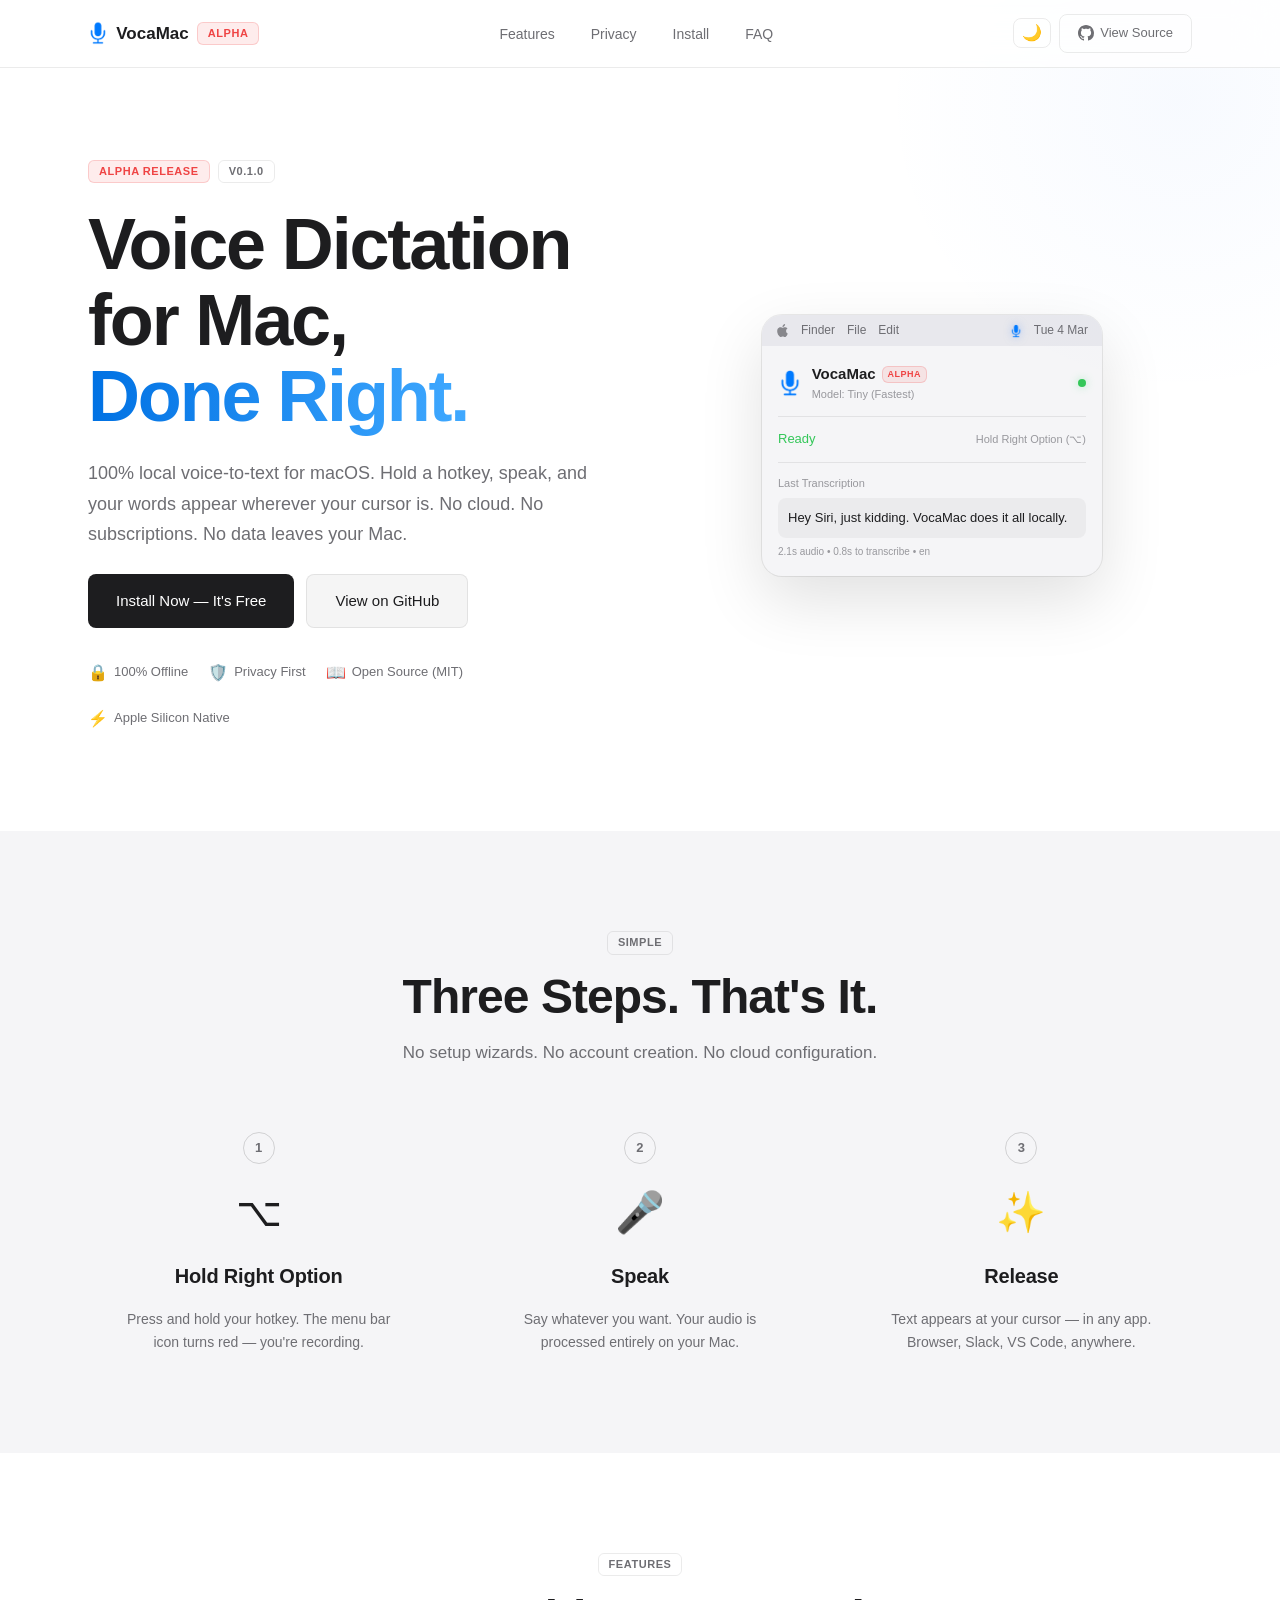
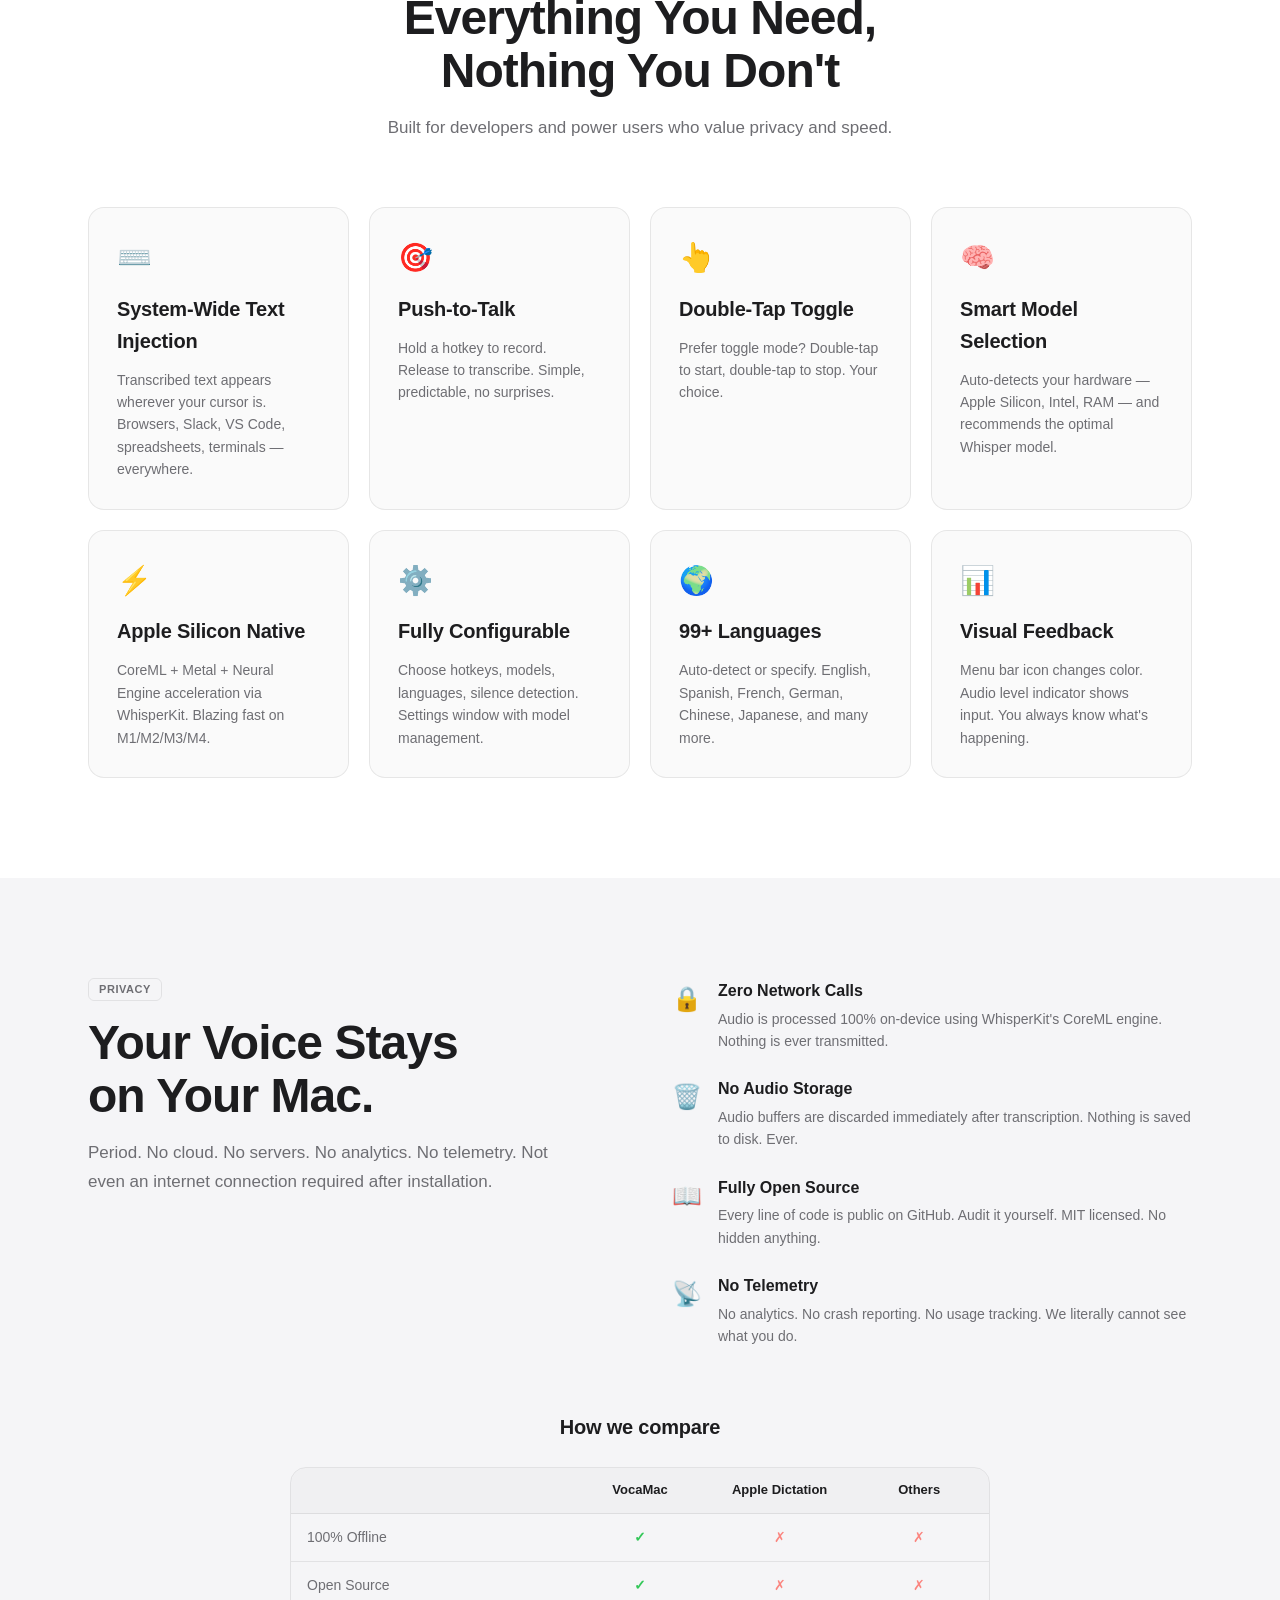
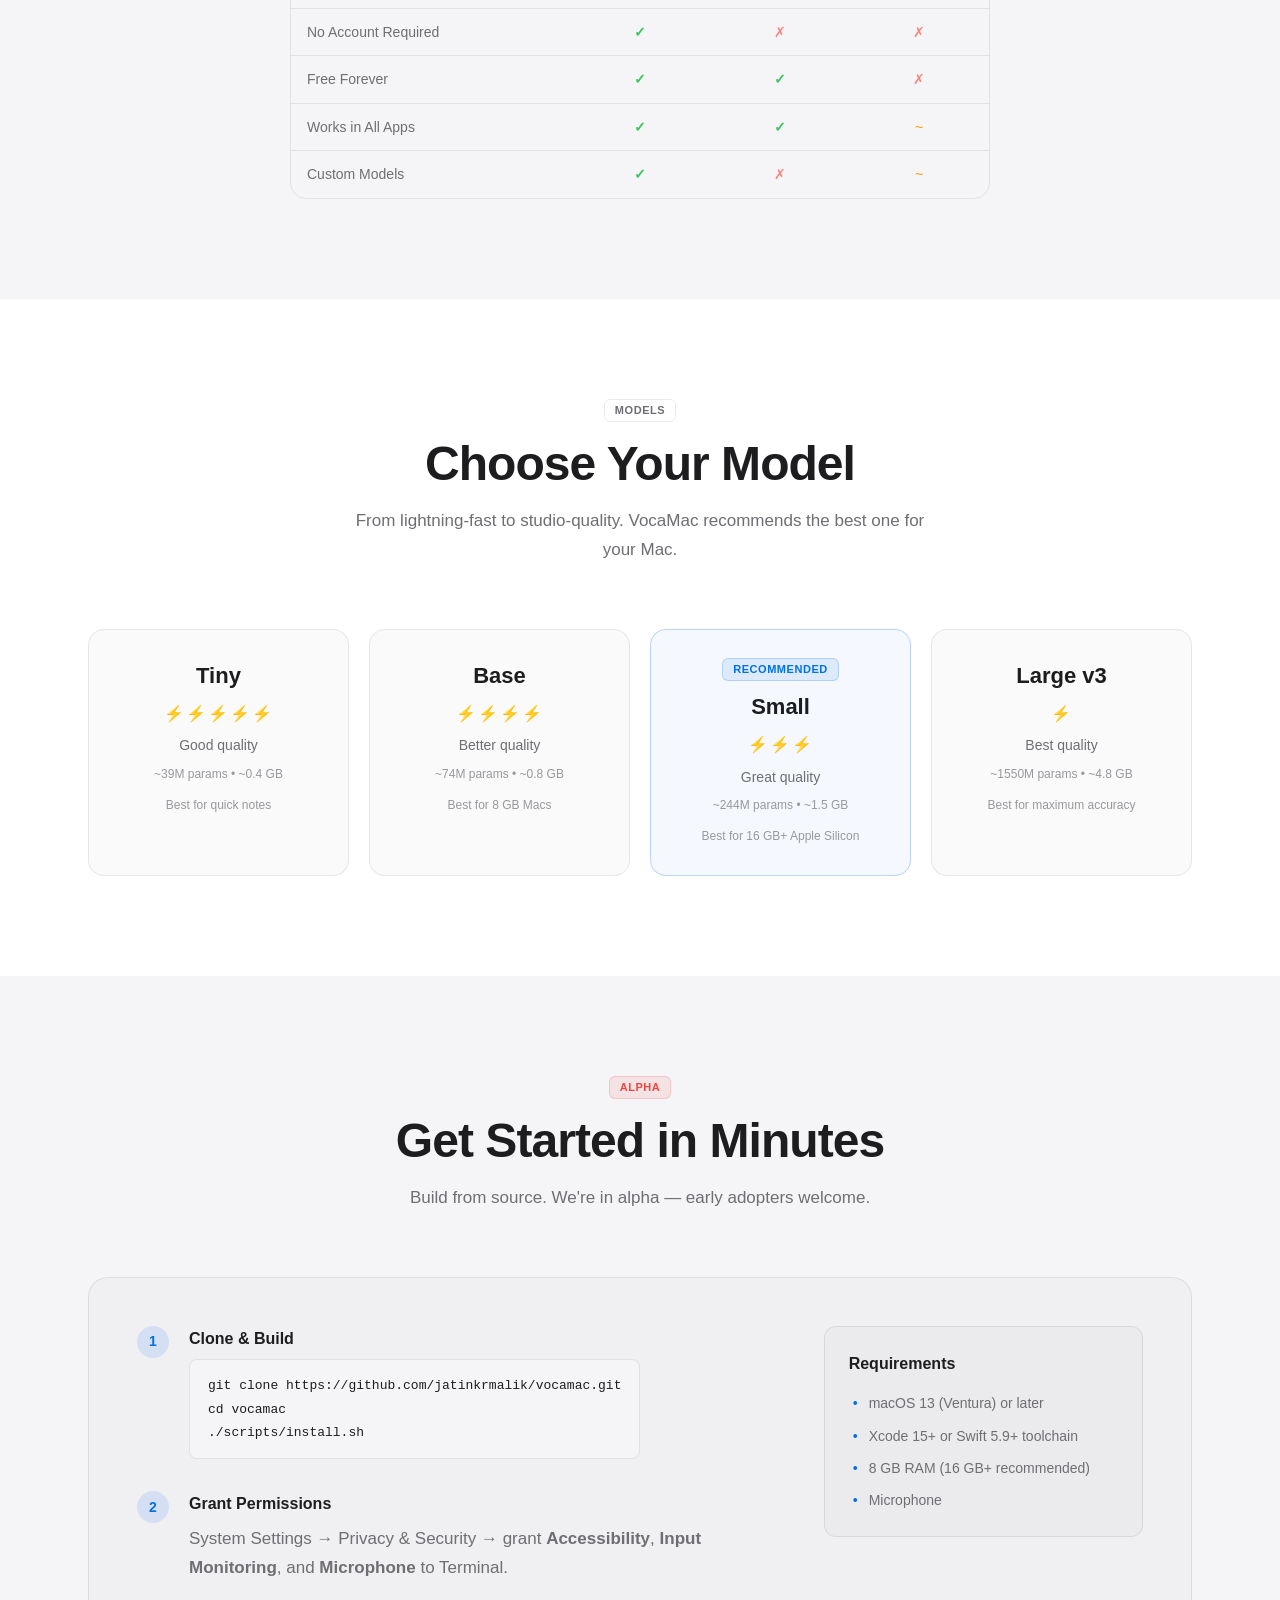
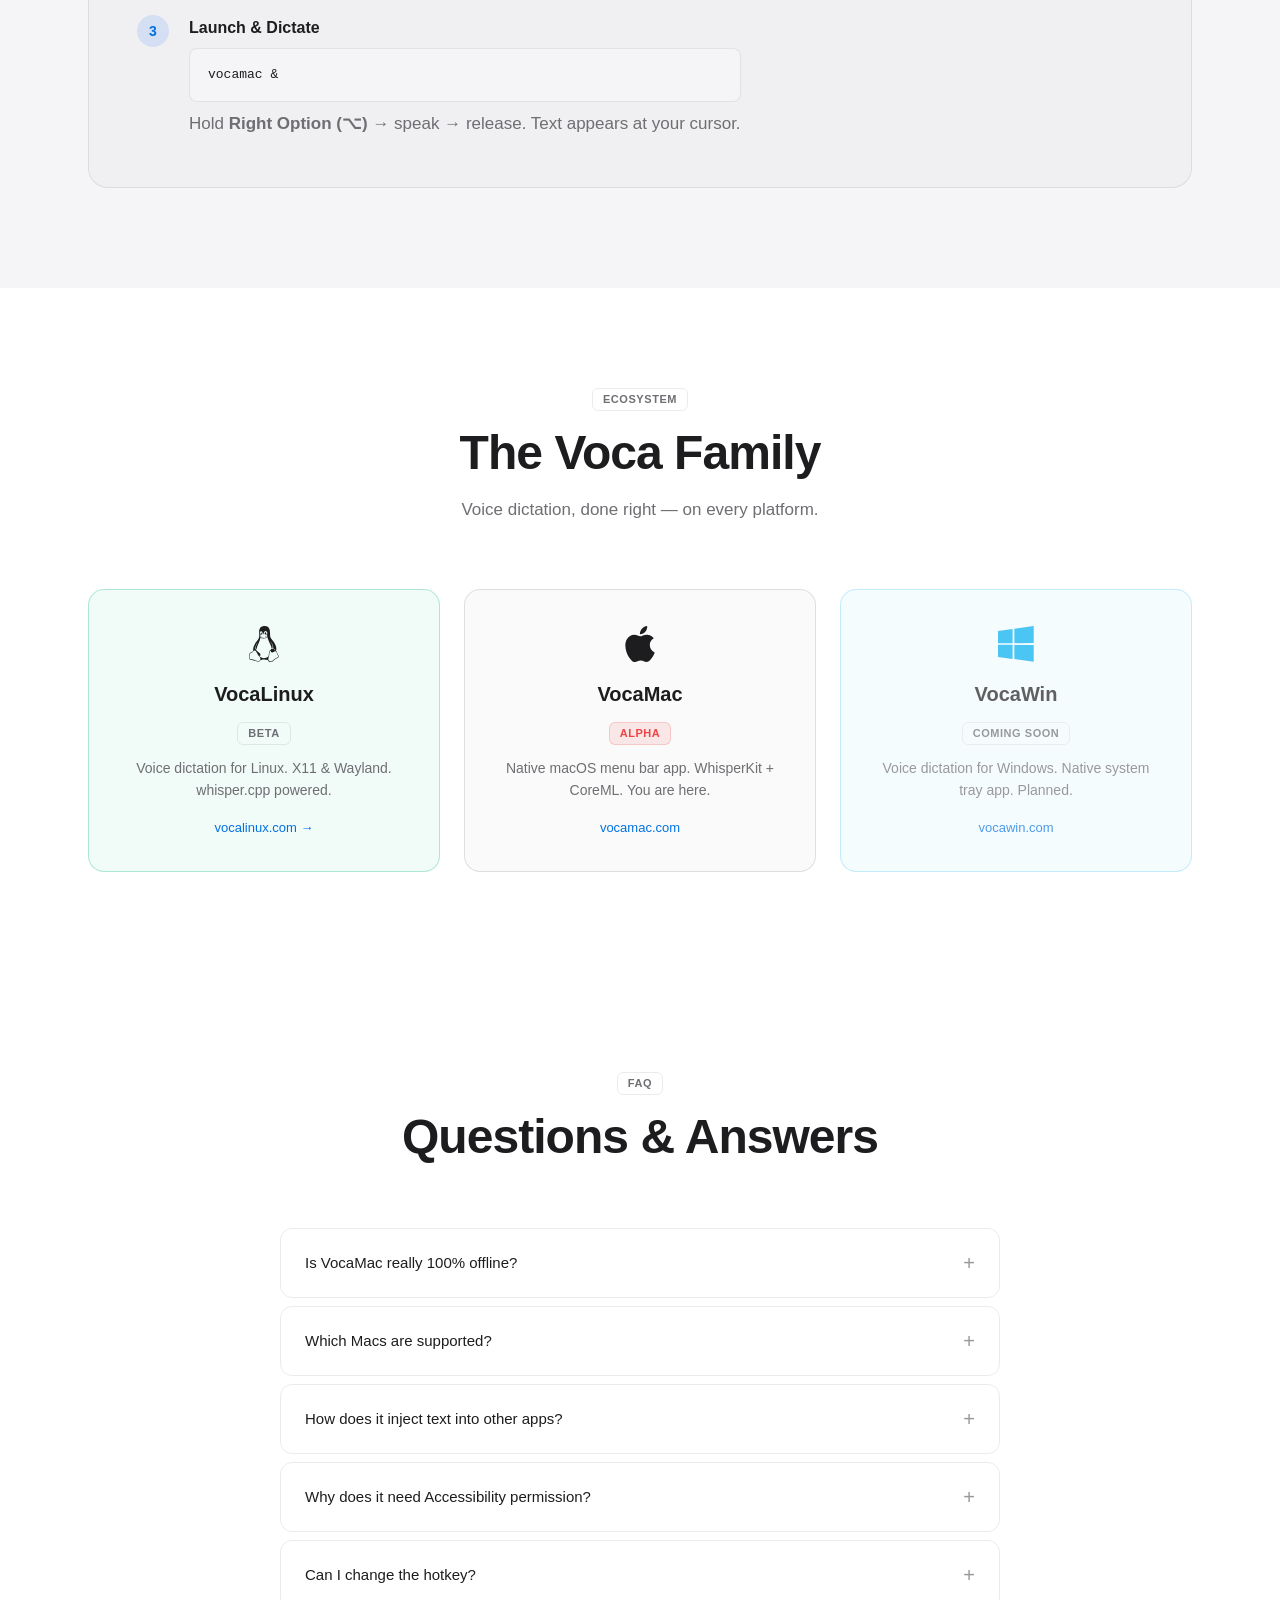
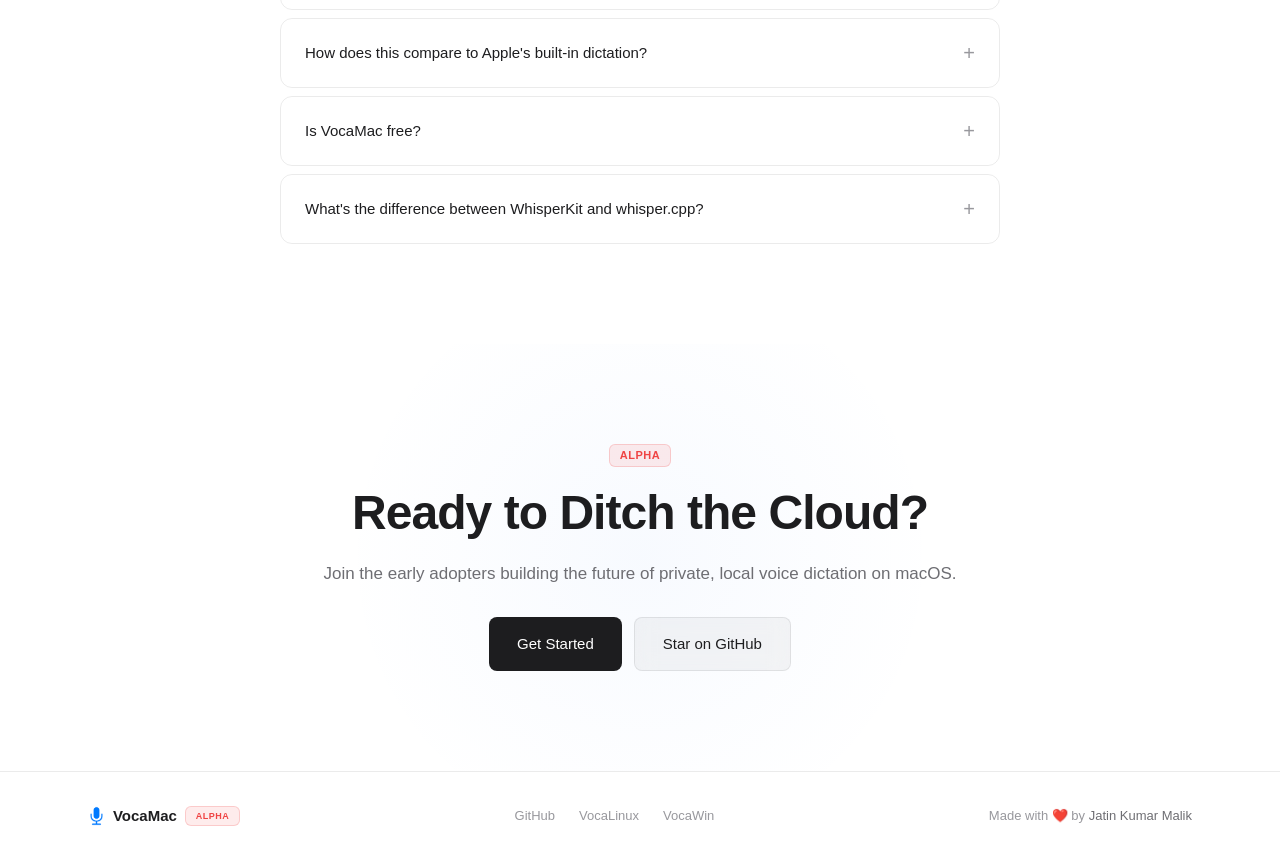
==== commit 3a3bfda5: "feat: add Apple logo to hero mockup menu bar Replace empty mockup__apple span with official Apple lo" ====
--- a/web/index.html
+++ b/web/index.html
@@ -94,13 +94,13 @@
                 <div class="mockup">
                     <div class="mockup__menubar">
                         <div class="mockup__menubar-left">
-                            <span class="mockup__apple"></span>
+                            <svg class="mockup__apple" role="img" viewBox="0 0 24 24" width="13" height="13" xmlns="http://www.w3.org/2000/svg"><path d="M12.152 6.896c-.948 0-2.415-1.078-3.96-1.04-2.04.027-3.91 1.183-4.961 3.014-2.117 3.675-.546 9.103 1.519 12.09 1.013 1.454 2.208 3.09 3.792 3.039 1.52-.065 2.09-.987 3.935-.987 1.831 0 2.35.987 3.96.948 1.637-.026 2.676-1.48 3.676-2.948 1.156-1.688 1.636-3.325 1.662-3.415-.039-.013-3.182-1.221-3.22-4.857-.026-3.04 2.48-4.494 2.597-4.559-1.429-2.09-3.623-2.324-4.39-2.376-2-.156-3.675 1.09-4.61 1.09zM15.53 3.83c.843-1.012 1.4-2.427 1.245-3.83-1.207.052-2.662.805-3.532 1.818-.78.896-1.454 2.338-1.273 3.714 1.338.104 2.715-.688 3.559-1.701" fill="currentColor"/></svg>
                             <span class="mockup__menubar-item">Finder</span>
                             <span class="mockup__menubar-item">File</span>
                             <span class="mockup__menubar-item">Edit</span>
                         </div>
                         <div class="mockup__menubar-right">
-                            <span class="mockup__menubar-icon mockup__mic-icon">🎙️</span>
+                            <img src="logo.png" alt="VocaMac" class="mockup__menubar-icon mockup__mic-icon">
                             <span class="mockup__menubar-item">Tue 4 Mar</span>
                         </div>
                     </div>
--- a/web/style.css
+++ b/web/style.css
@@ -333,10 +333,10 @@
     color: var(--text-secondary);
 }
 .mockup__menubar-left, .mockup__menubar-right { display: flex; align-items: center; gap: 12px; }
-.mockup__apple::before { content: ""; font-size: 14px; }
+.mockup__apple { opacity: 0.8; }
 .mockup__menubar-item { font-size: 12px; }
 .mockup__menubar-icon { font-size: 14px; }
-.mockup__mic-icon { filter: drop-shadow(0 0 4px rgba(59, 130, 246, 0.5)); }
+.mockup__mic-icon { width: auto; height: 14px; filter: drop-shadow(0 0 4px rgba(59, 130, 246, 0.5)); }
 .mockup__popover {
     padding: 16px;
     display: flex;
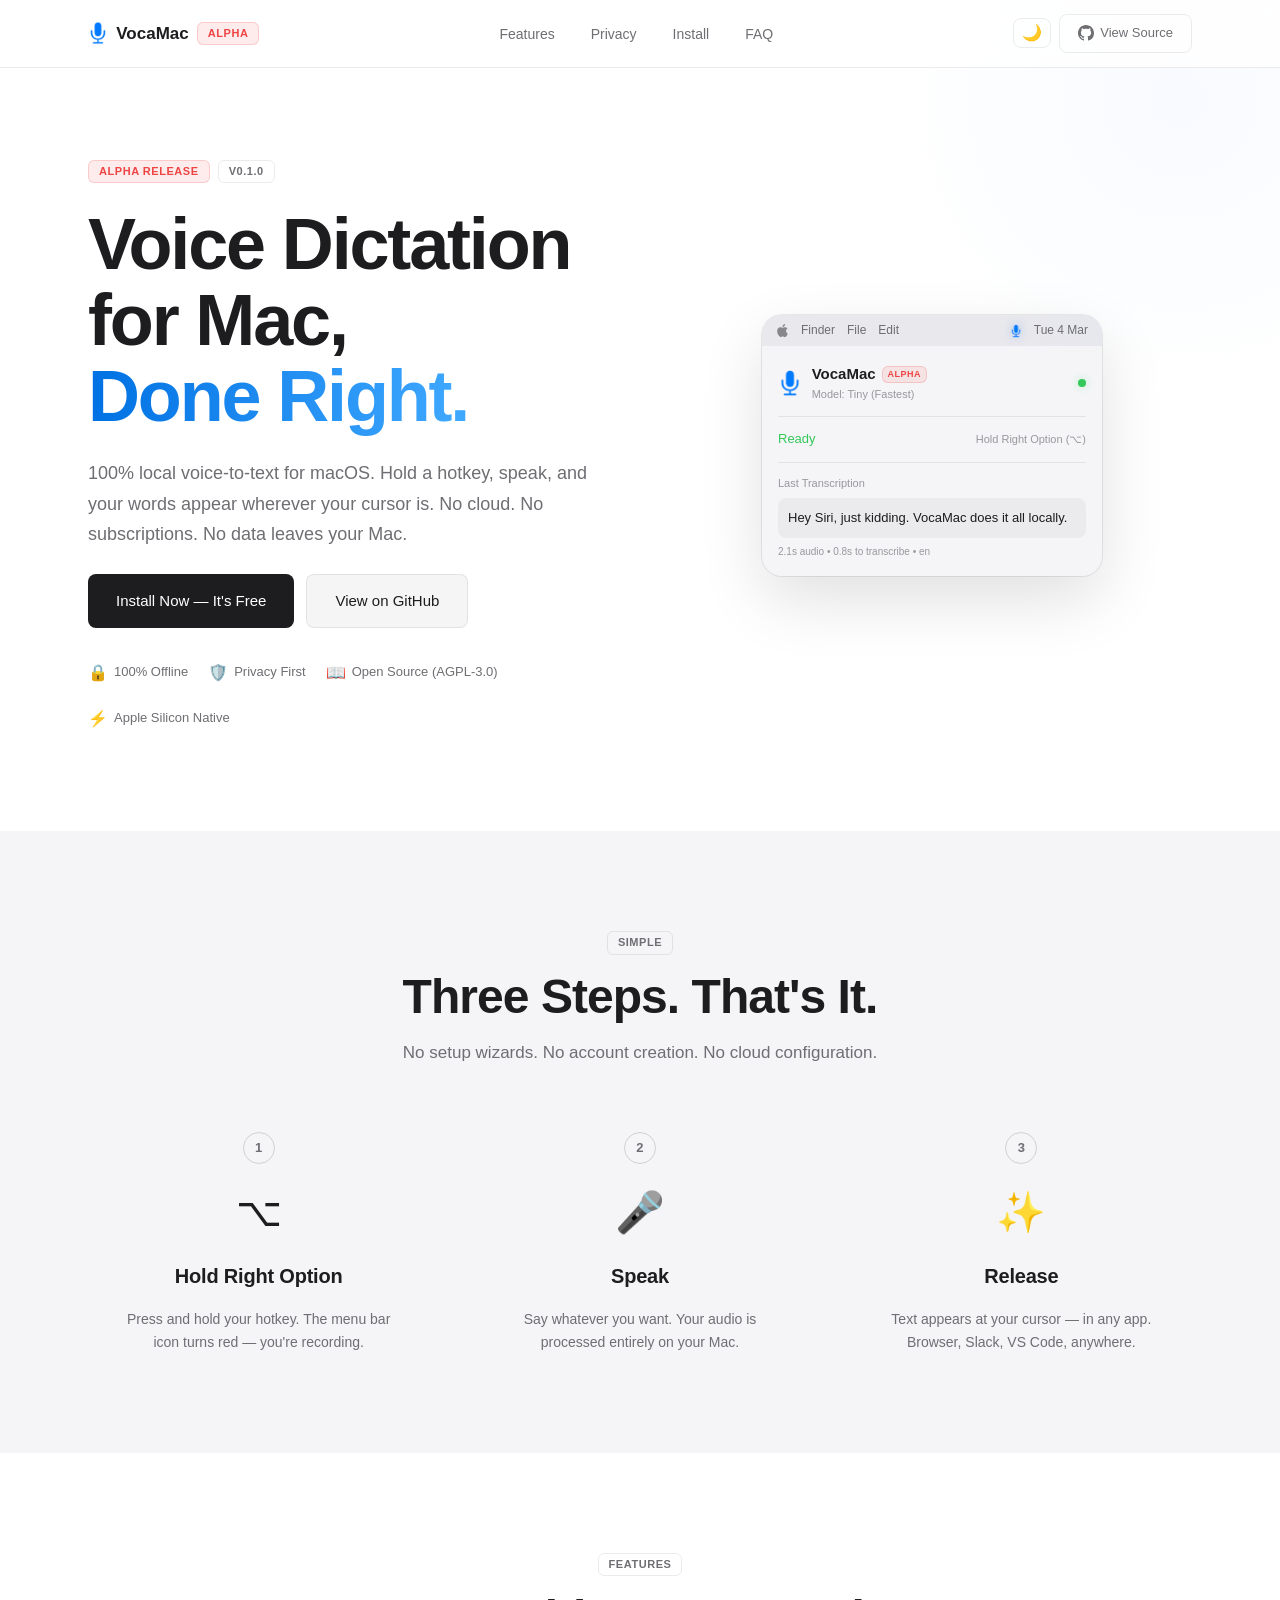
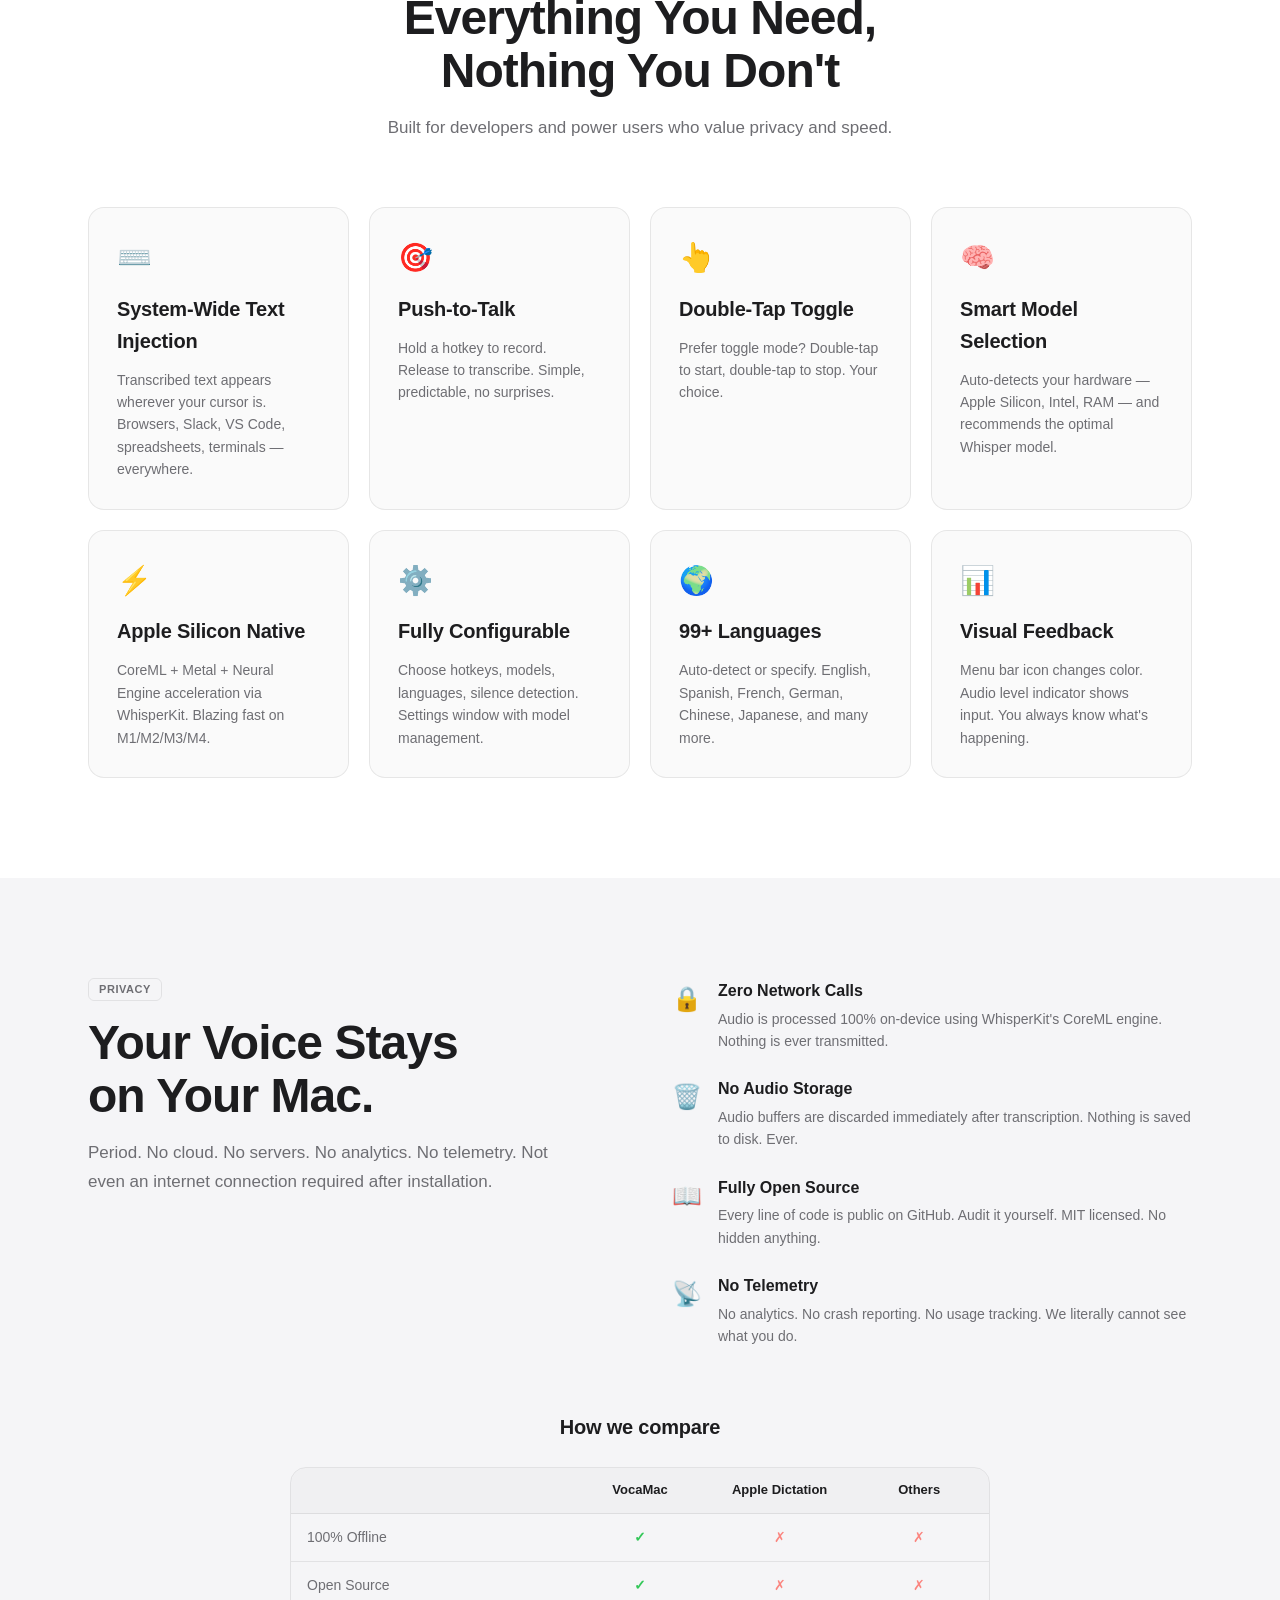
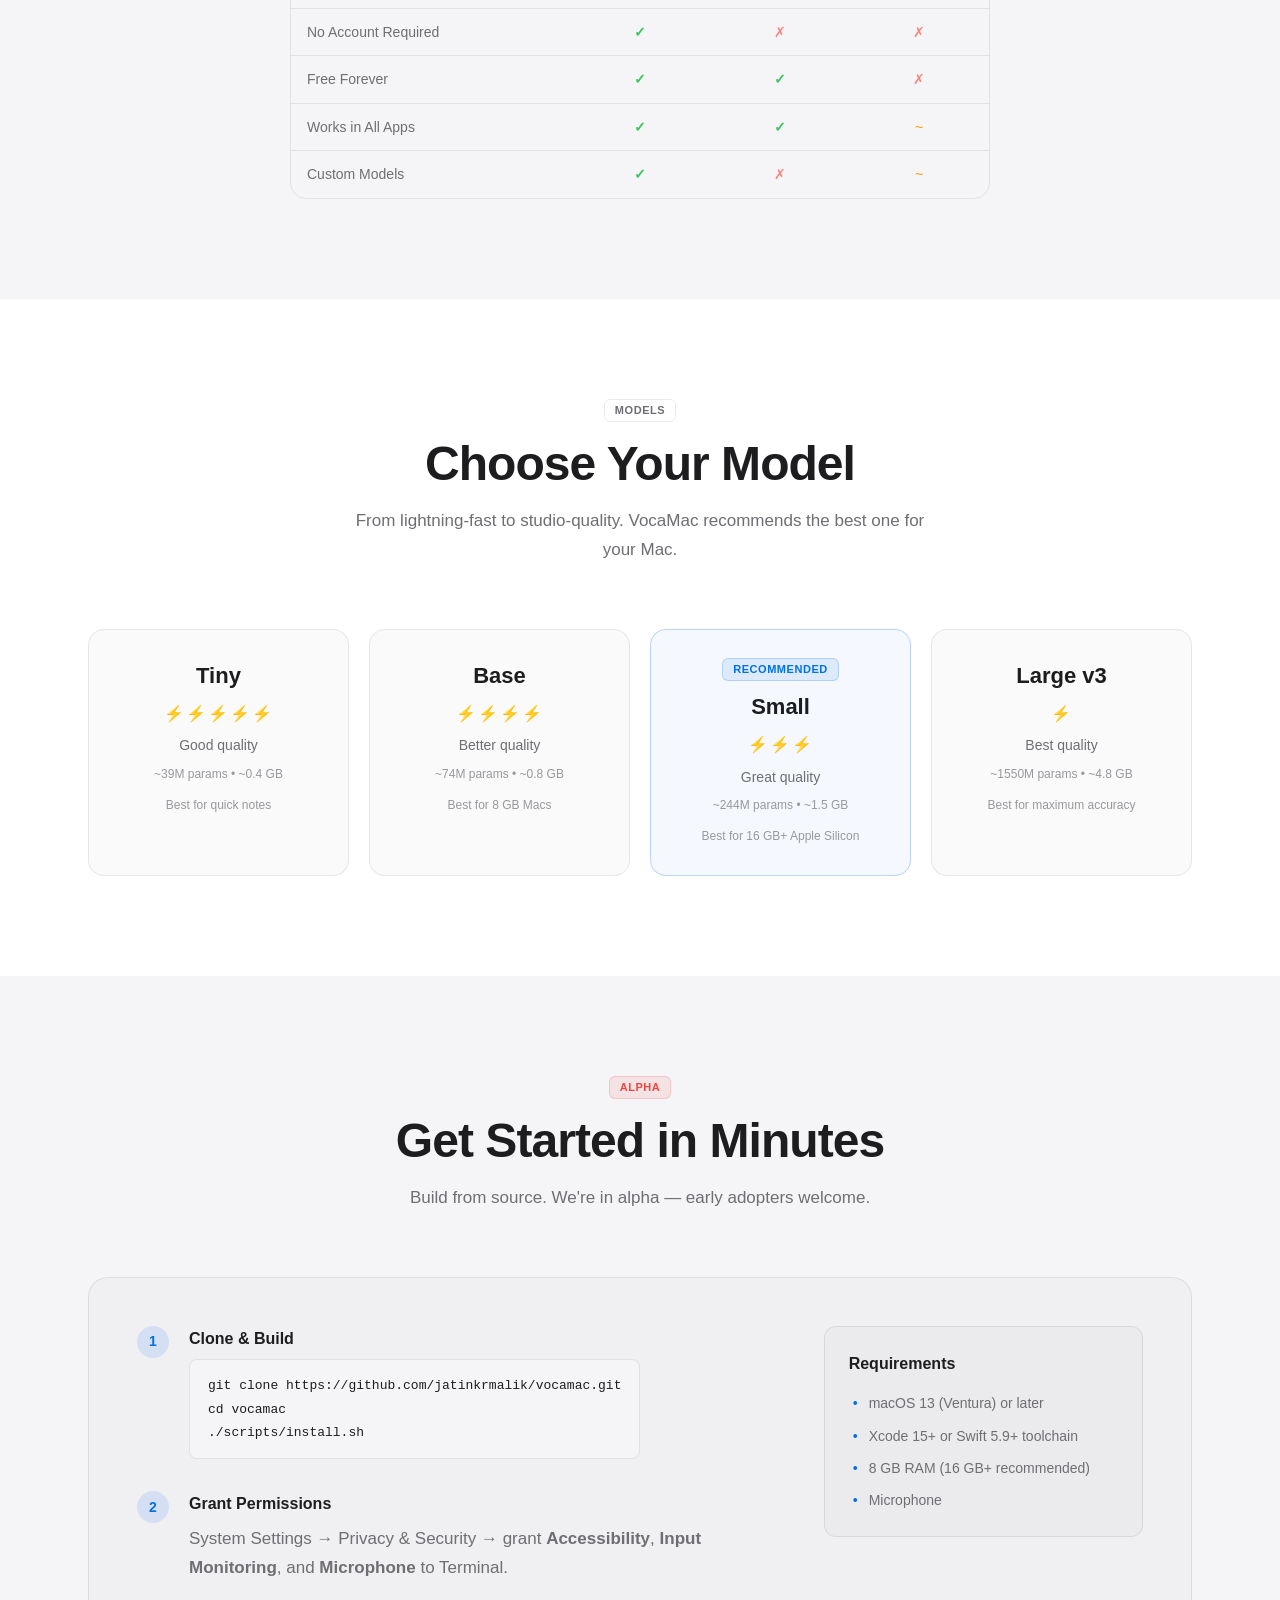
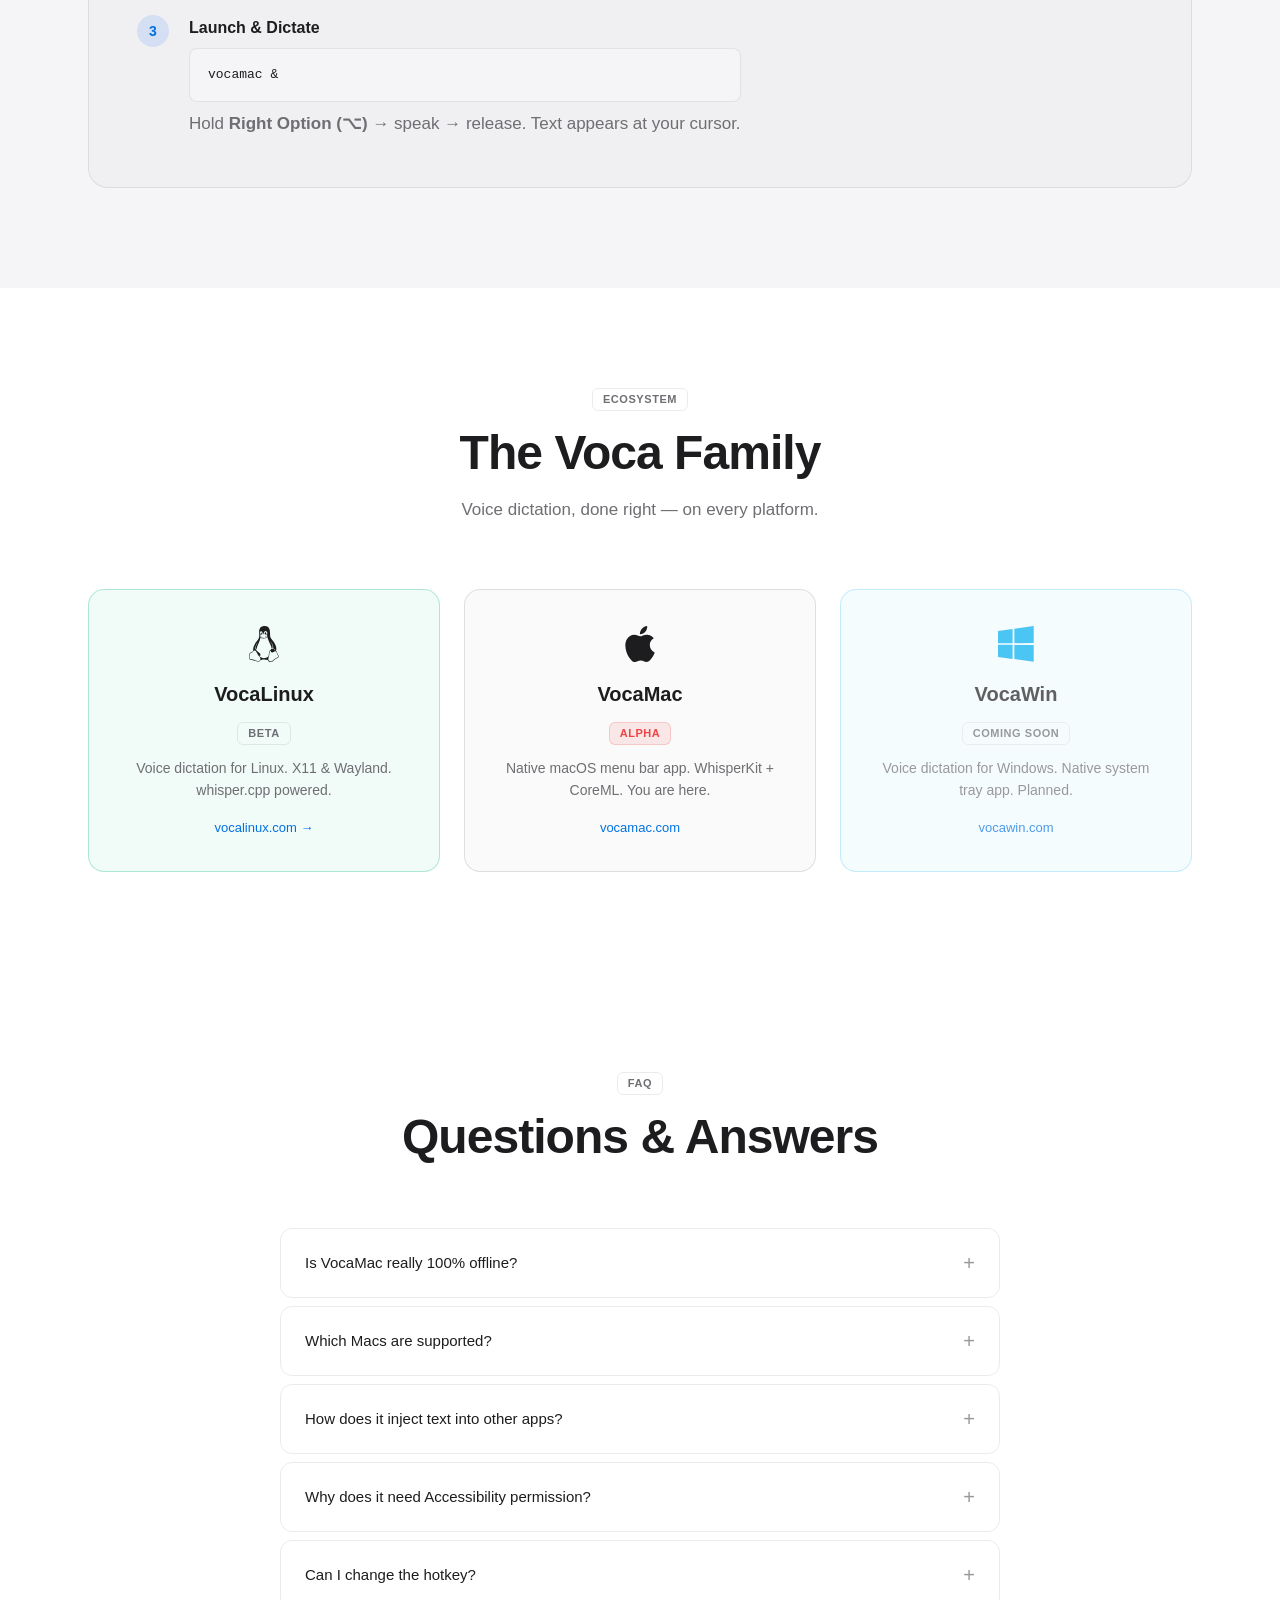
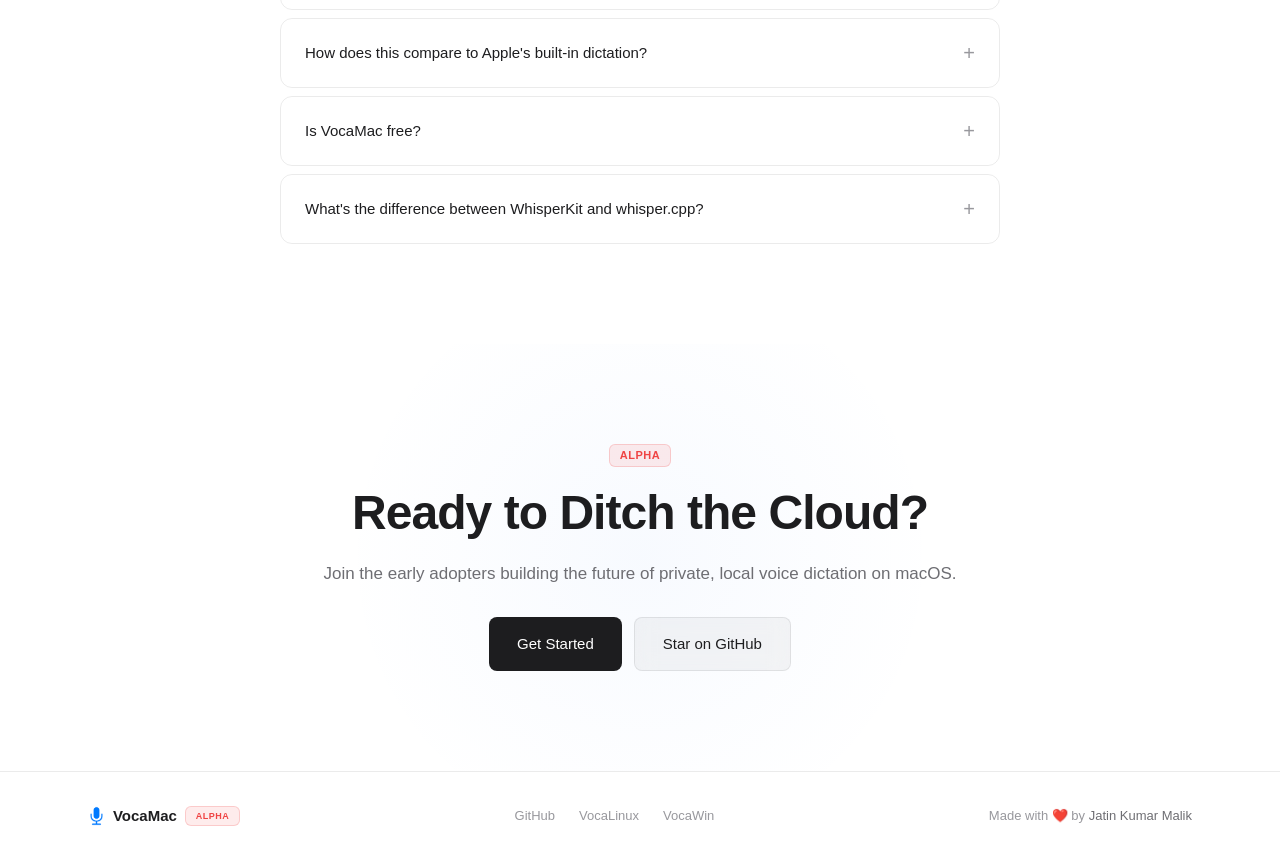
==== commit 0eac9fcc: "chore: alpha release preparation - Fix website license badge from MIT to AGPL-3.0 - Update README wi" ====
--- a/web/index.html
+++ b/web/index.html
@@ -82,7 +82,7 @@
                     </div>
                     <div class="hero__stat">
                         <span class="hero__stat-icon">📖</span>
-                        <span>Open Source (MIT)</span>
+                        <span>Open Source (AGPL-3.0)</span>
                     </div>
                     <div class="hero__stat">
                         <span class="hero__stat-icon">⚡</span>
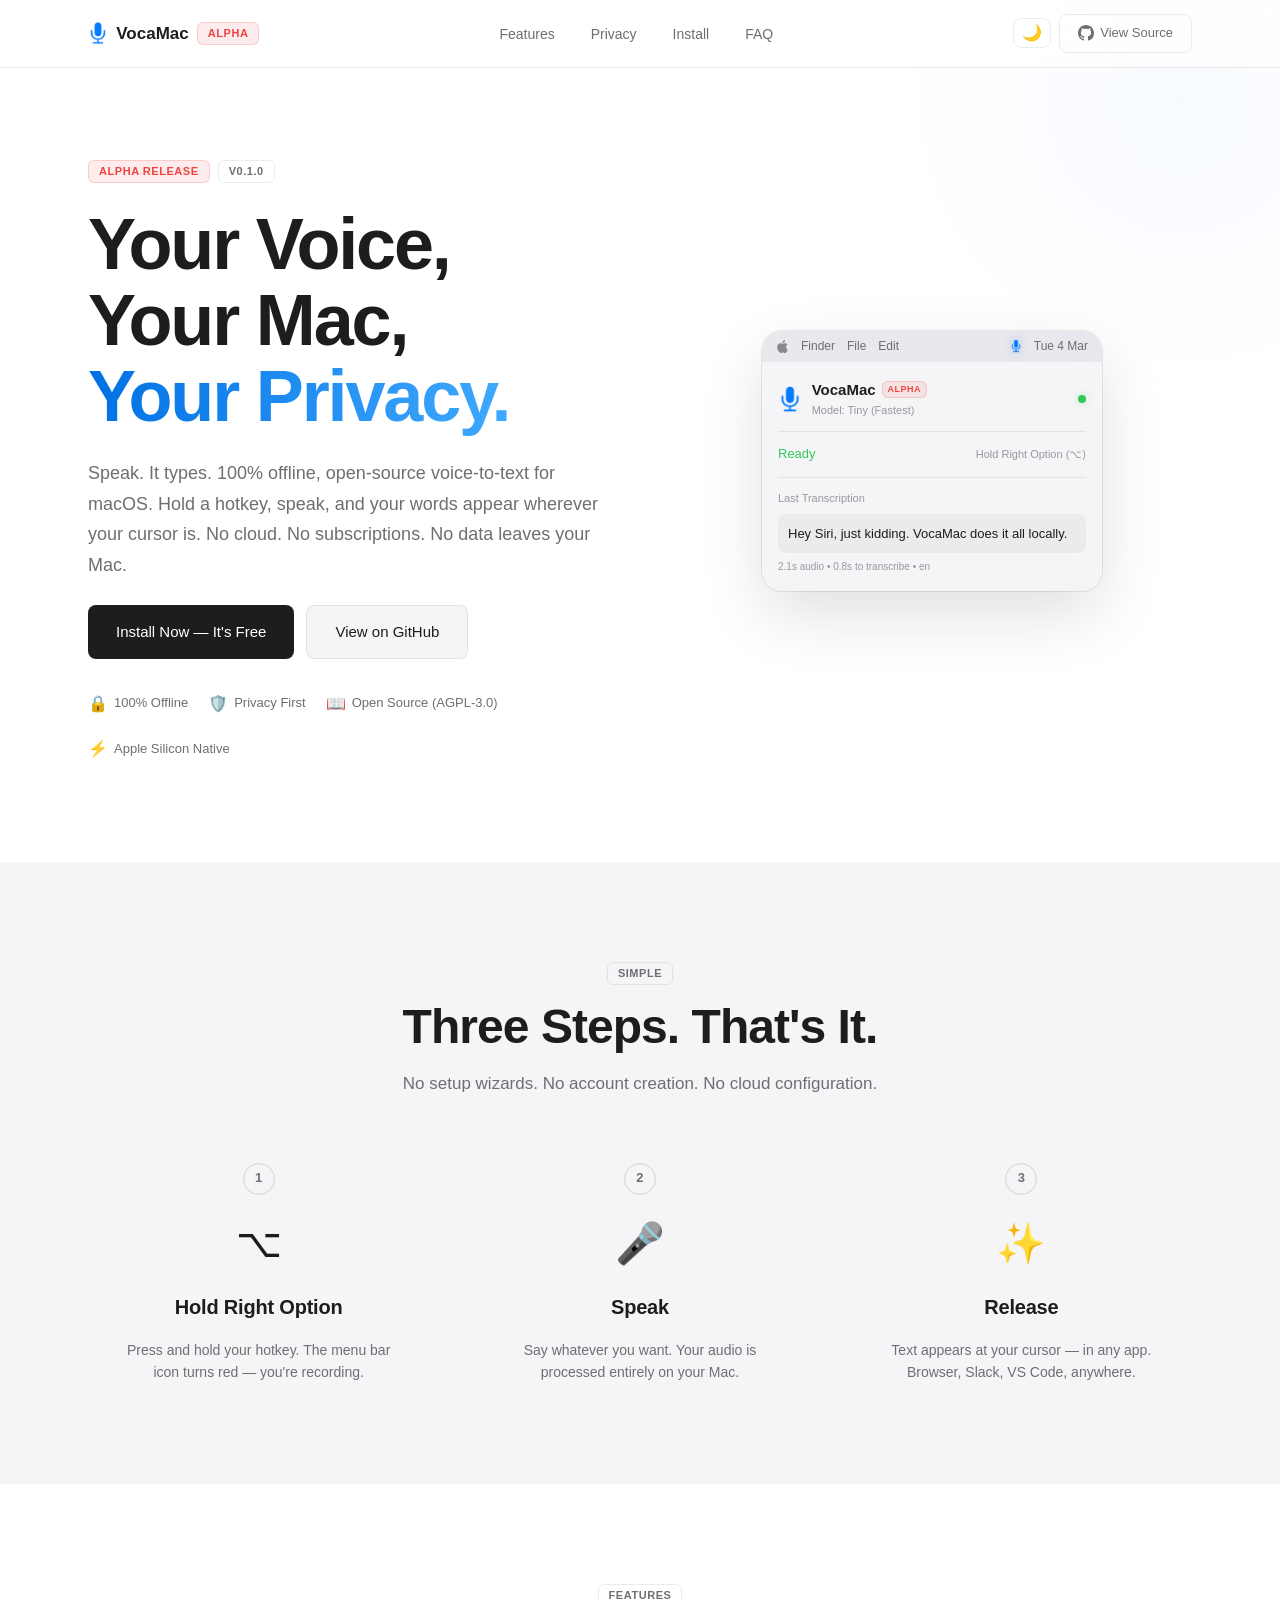
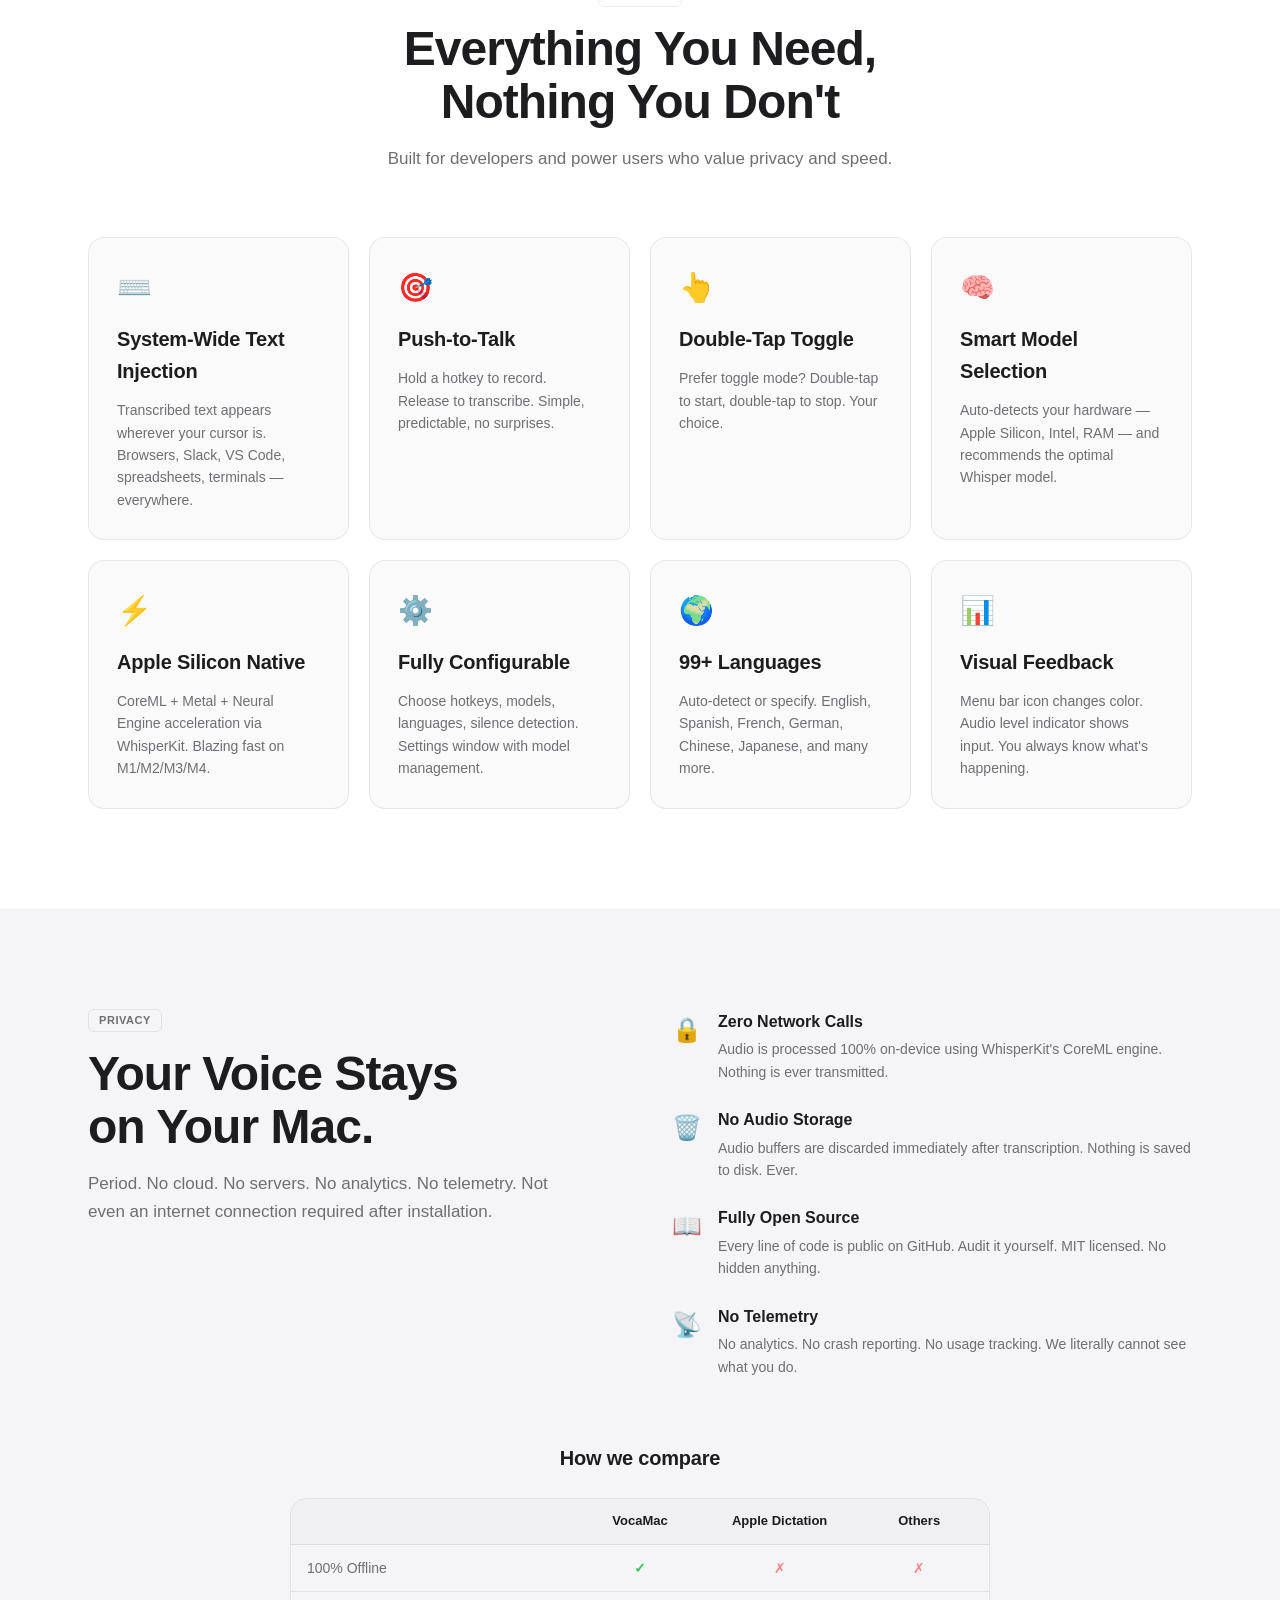
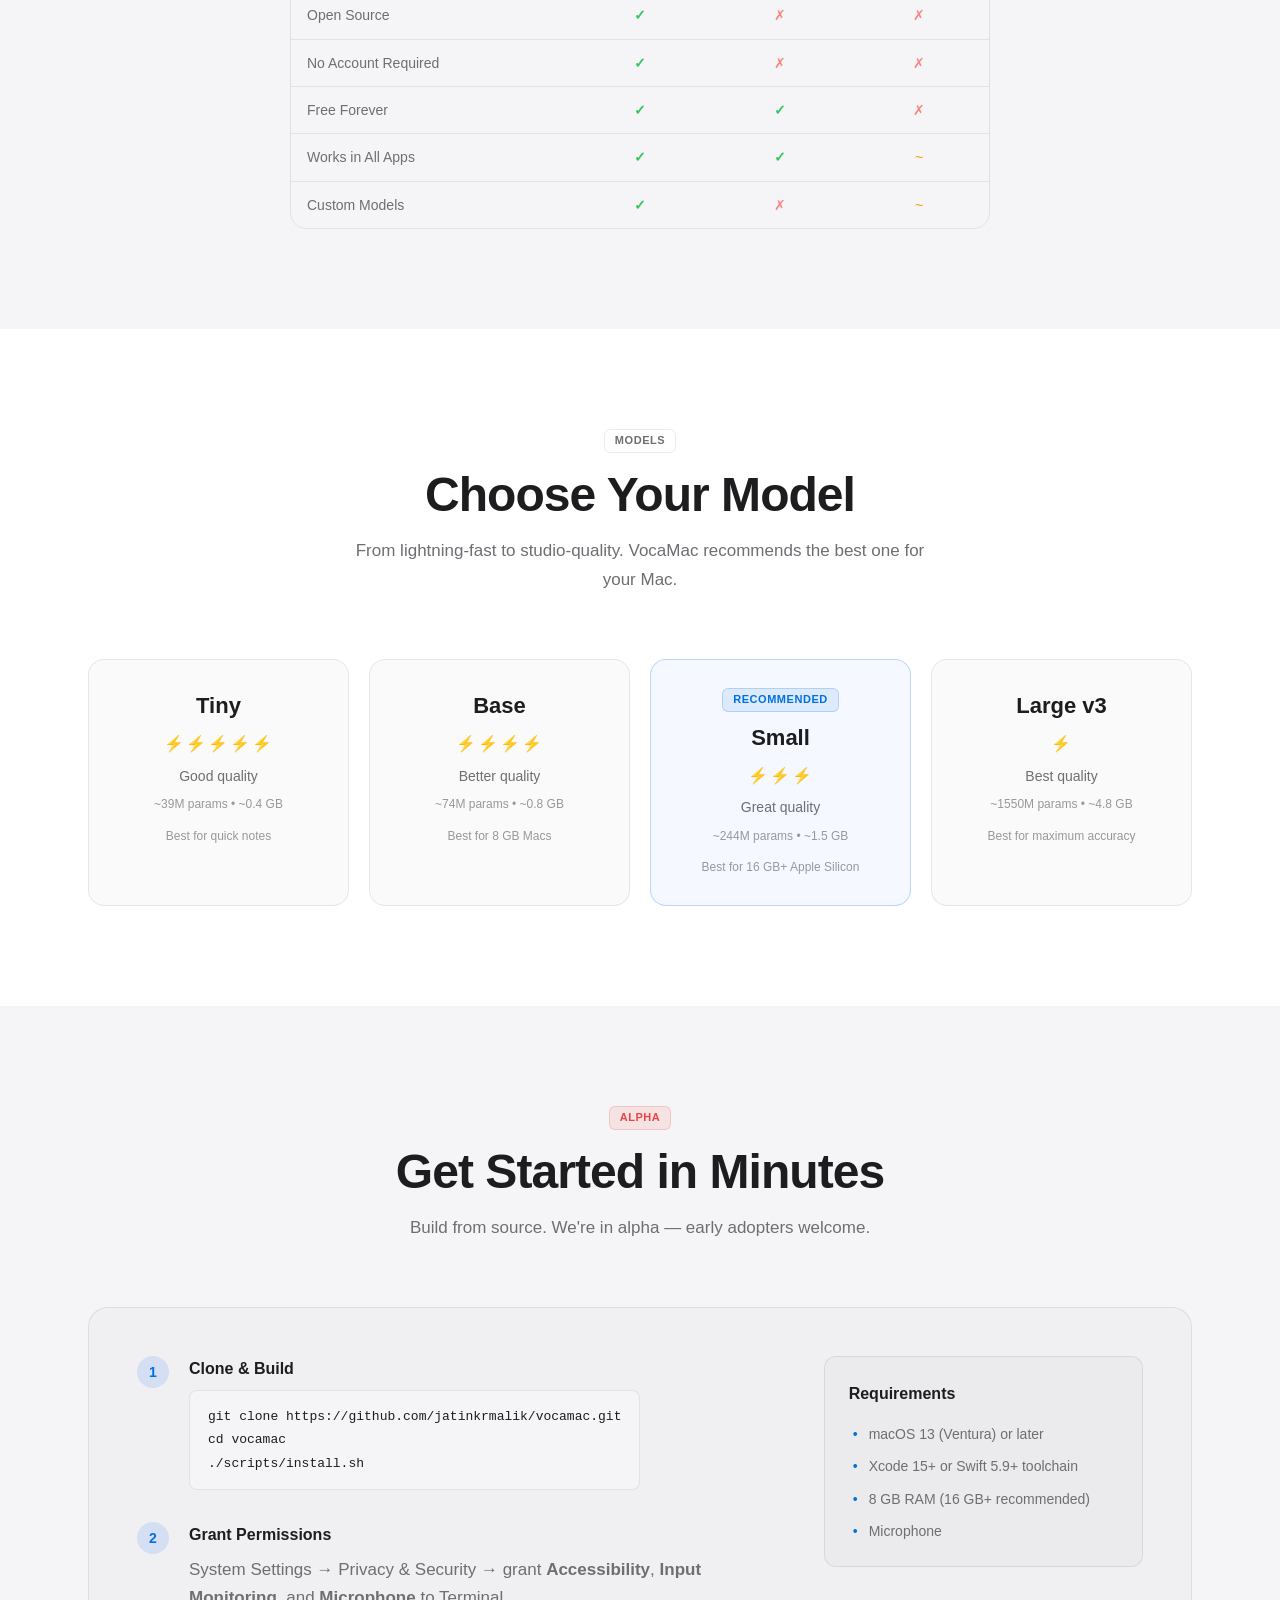
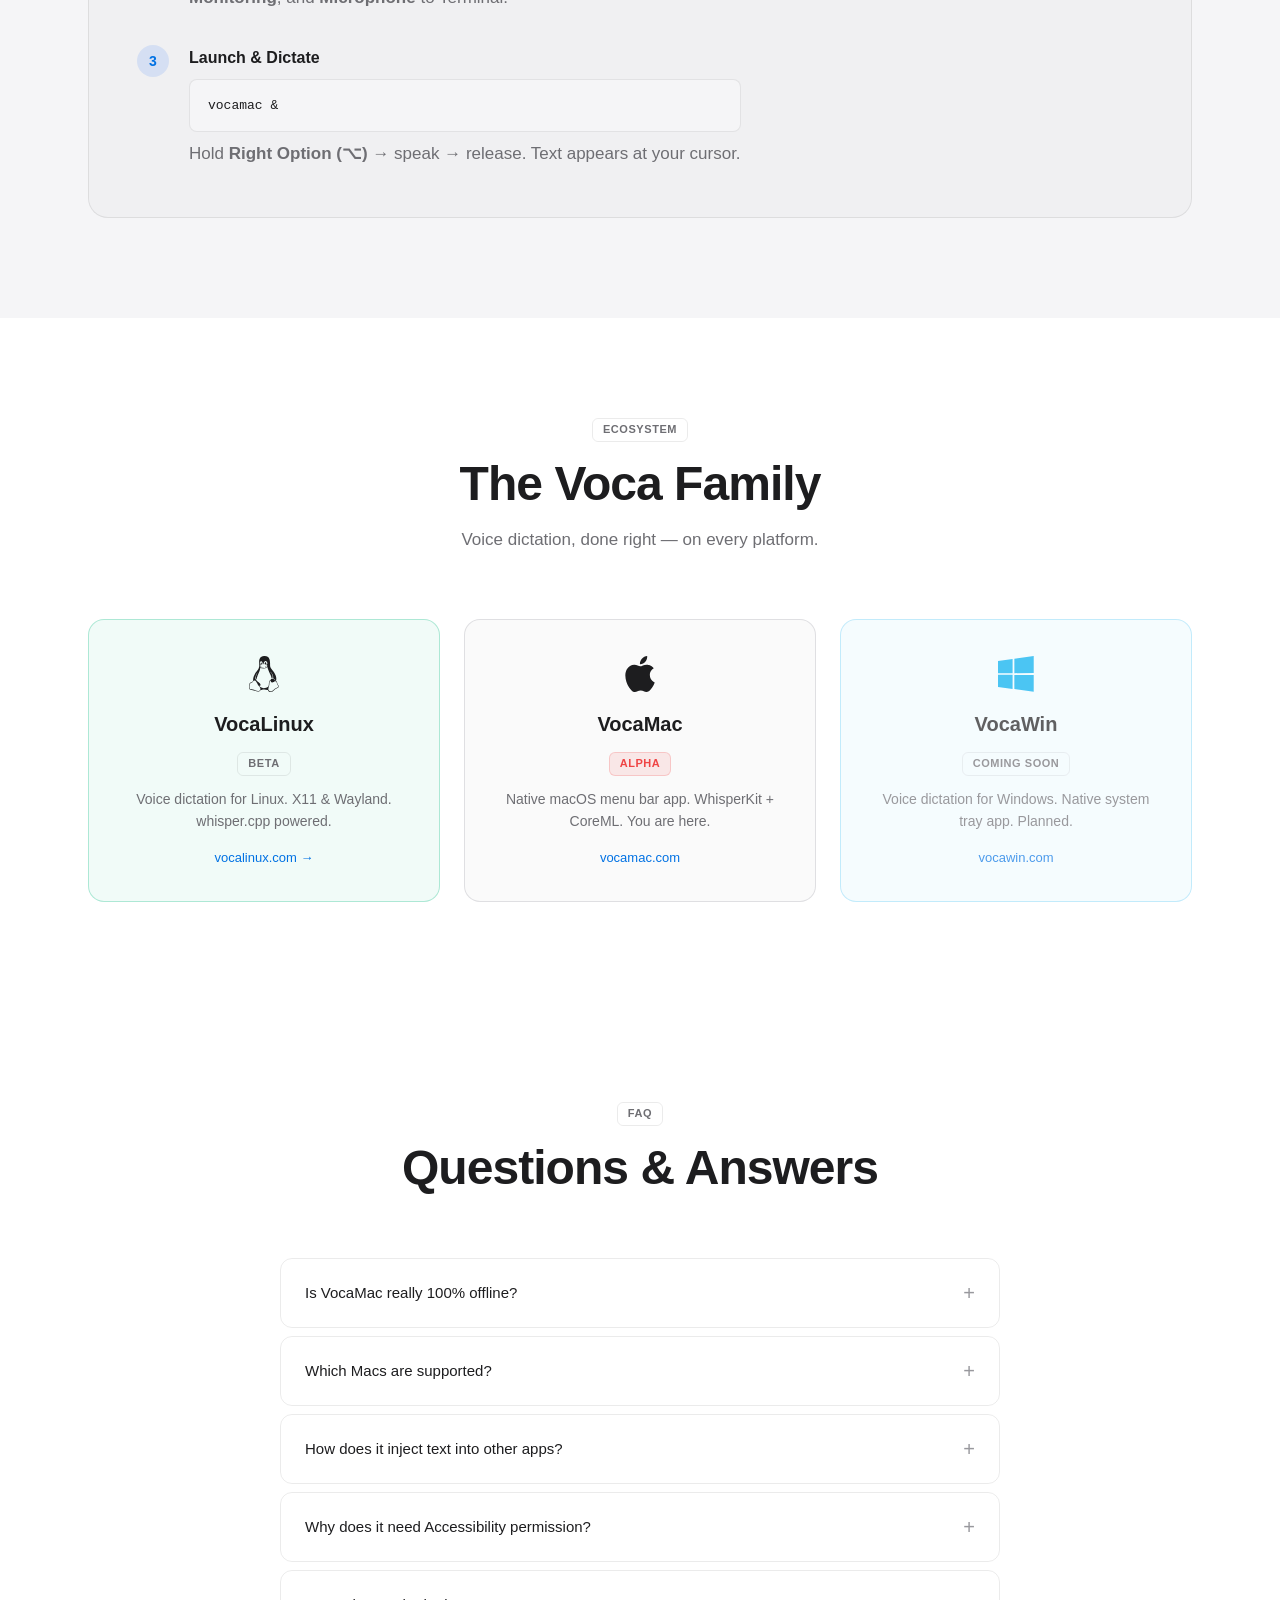
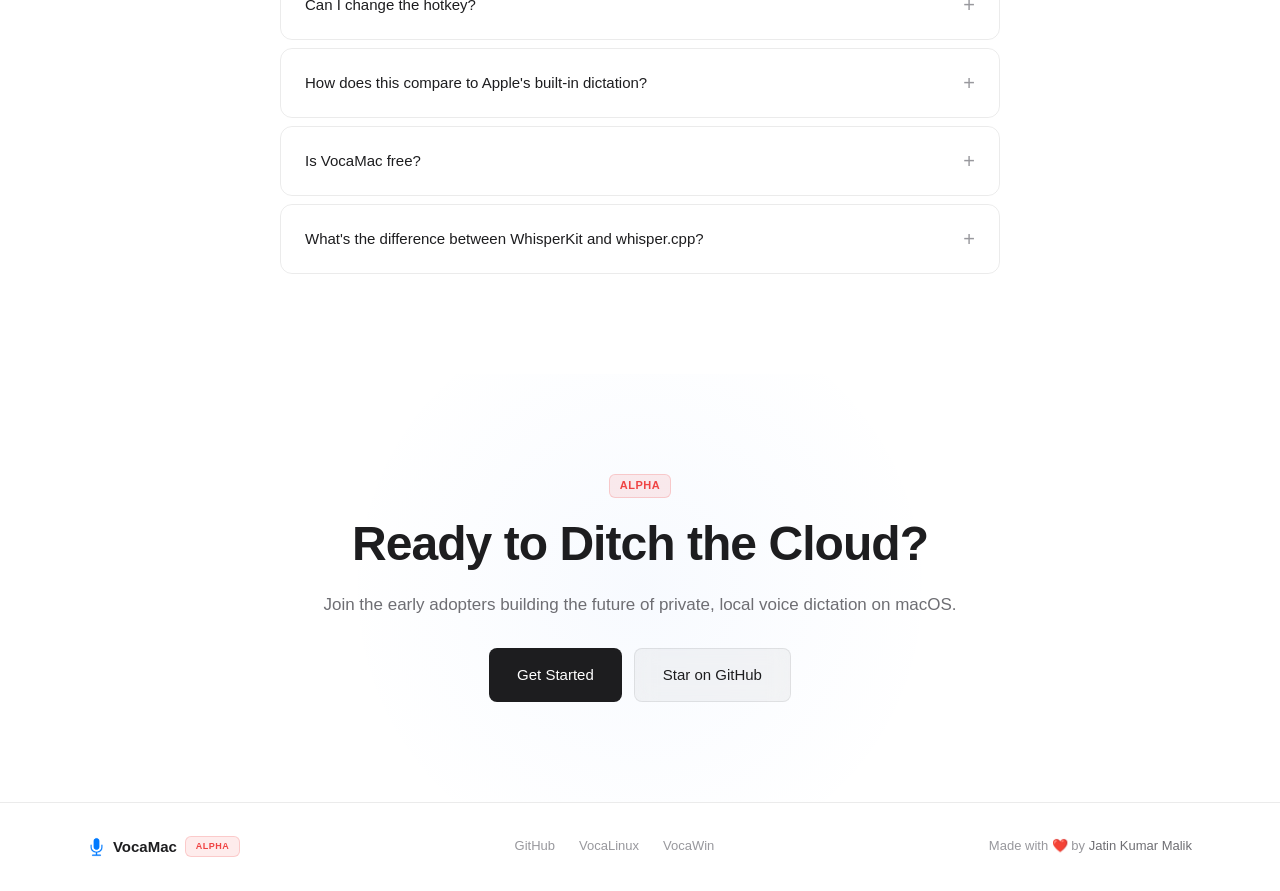
==== commit f893a012: "docs: update tagline for README and website README: - Headline: 'Your voice, your Mac, your privacy." ====
--- a/web/index.html
+++ b/web/index.html
@@ -57,11 +57,11 @@
                     <span class="badge badge--outline">v0.1.0</span>
                 </div>
                 <h1 class="hero__headline">
-                    Voice Dictation for Mac,<br>
-                    <span class="text-gradient">Done Right.</span>
+                    Your Voice, Your Mac,<br>
+                    <span class="text-gradient">Your Privacy.</span>
                 </h1>
                 <p class="hero__subtext">
-                    100% local voice-to-text for macOS. Hold a hotkey, speak, and your words appear wherever your cursor is. No cloud. No subscriptions. No data leaves your Mac.
+                    Speak. It types. 100% offline, open-source voice-to-text for macOS. Hold a hotkey, speak, and your words appear wherever your cursor is. No cloud. No subscriptions. No data leaves your Mac.
                 </p>
                 <div class="hero__actions">
                     <a href="#install" class="button button--primary">
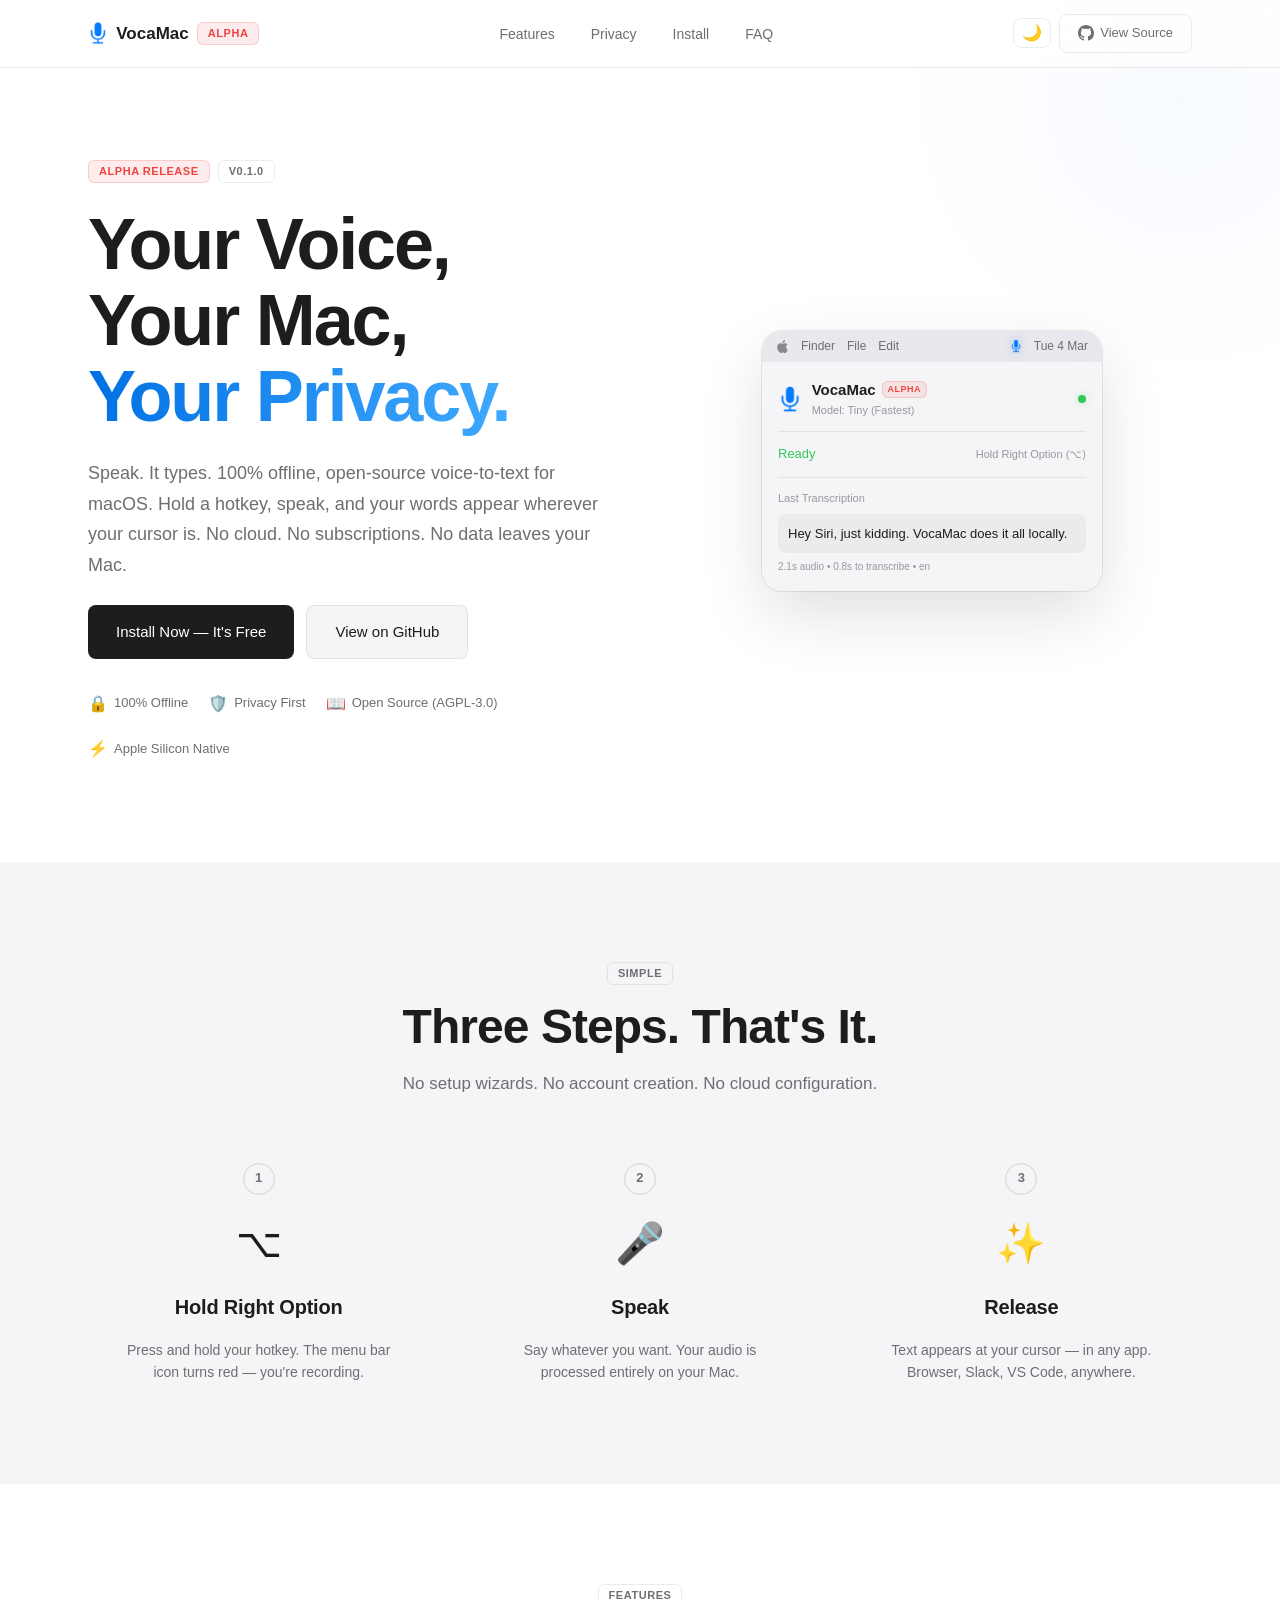
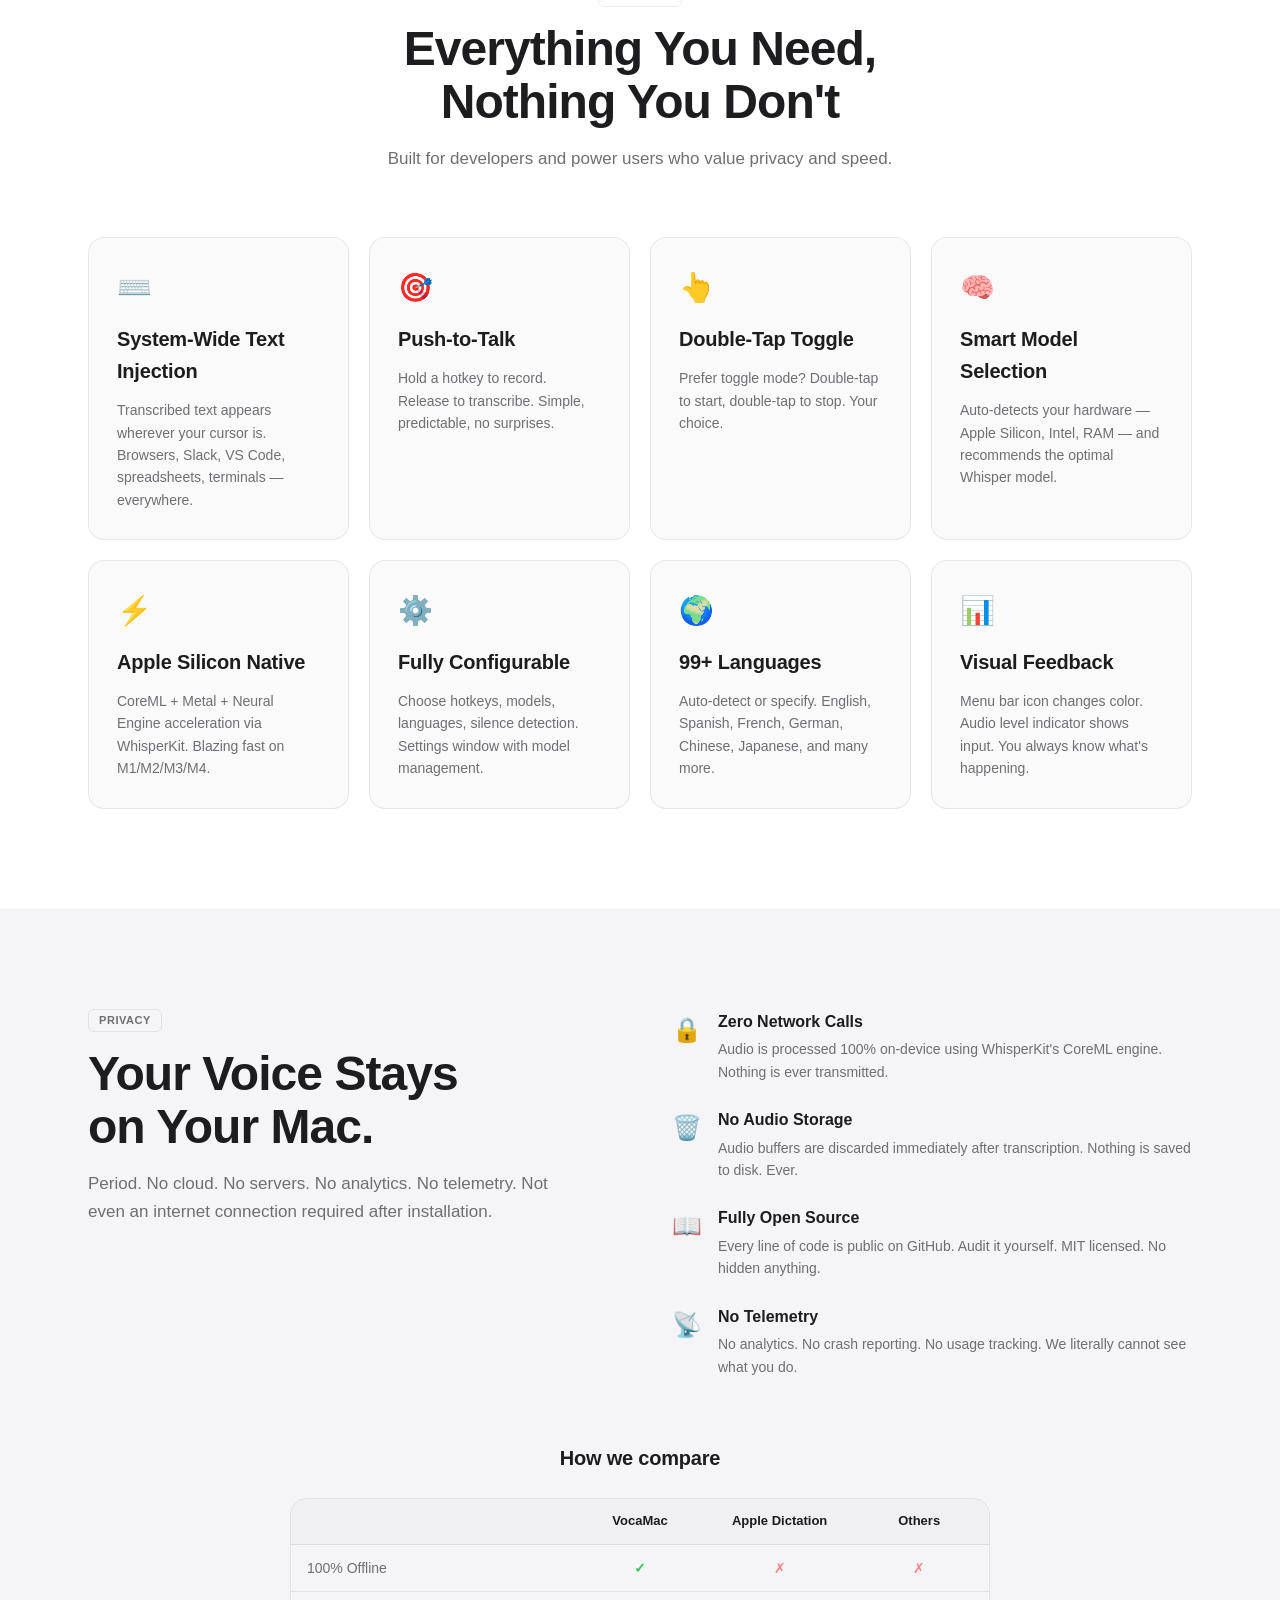
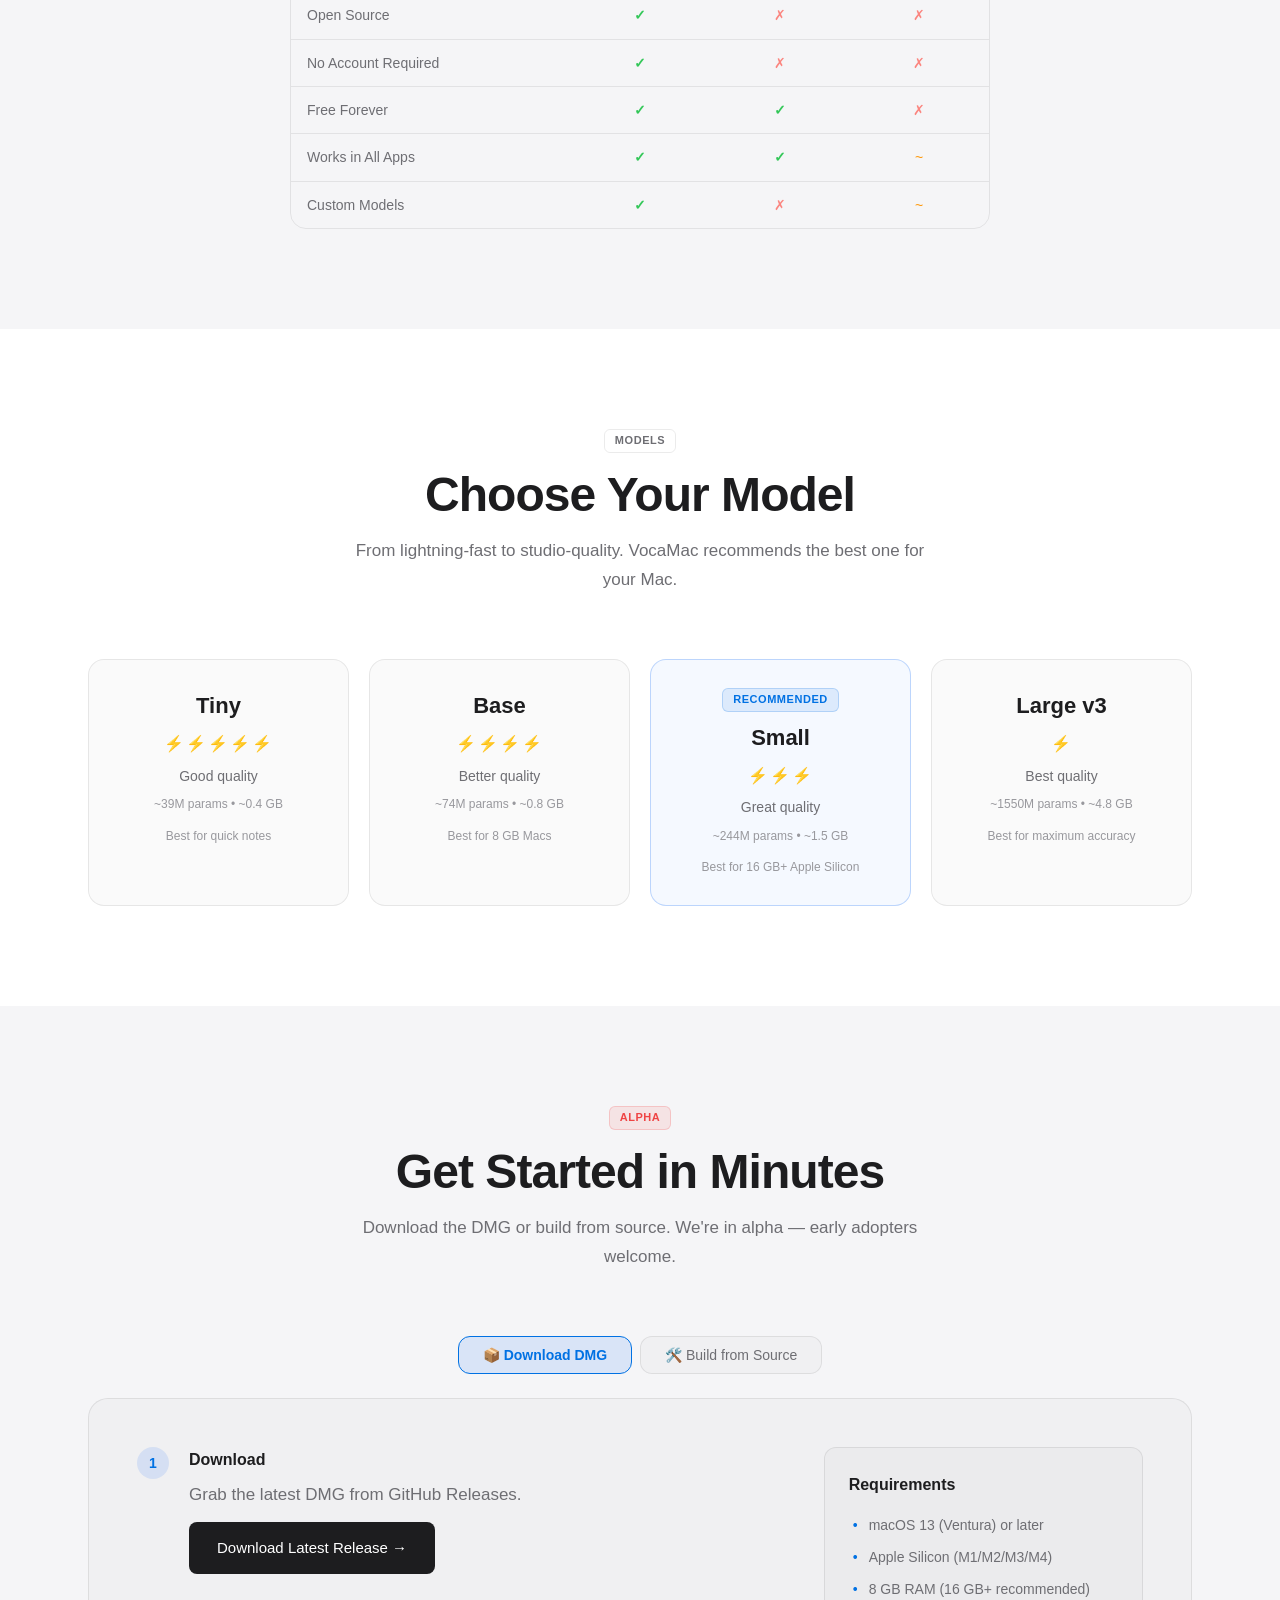
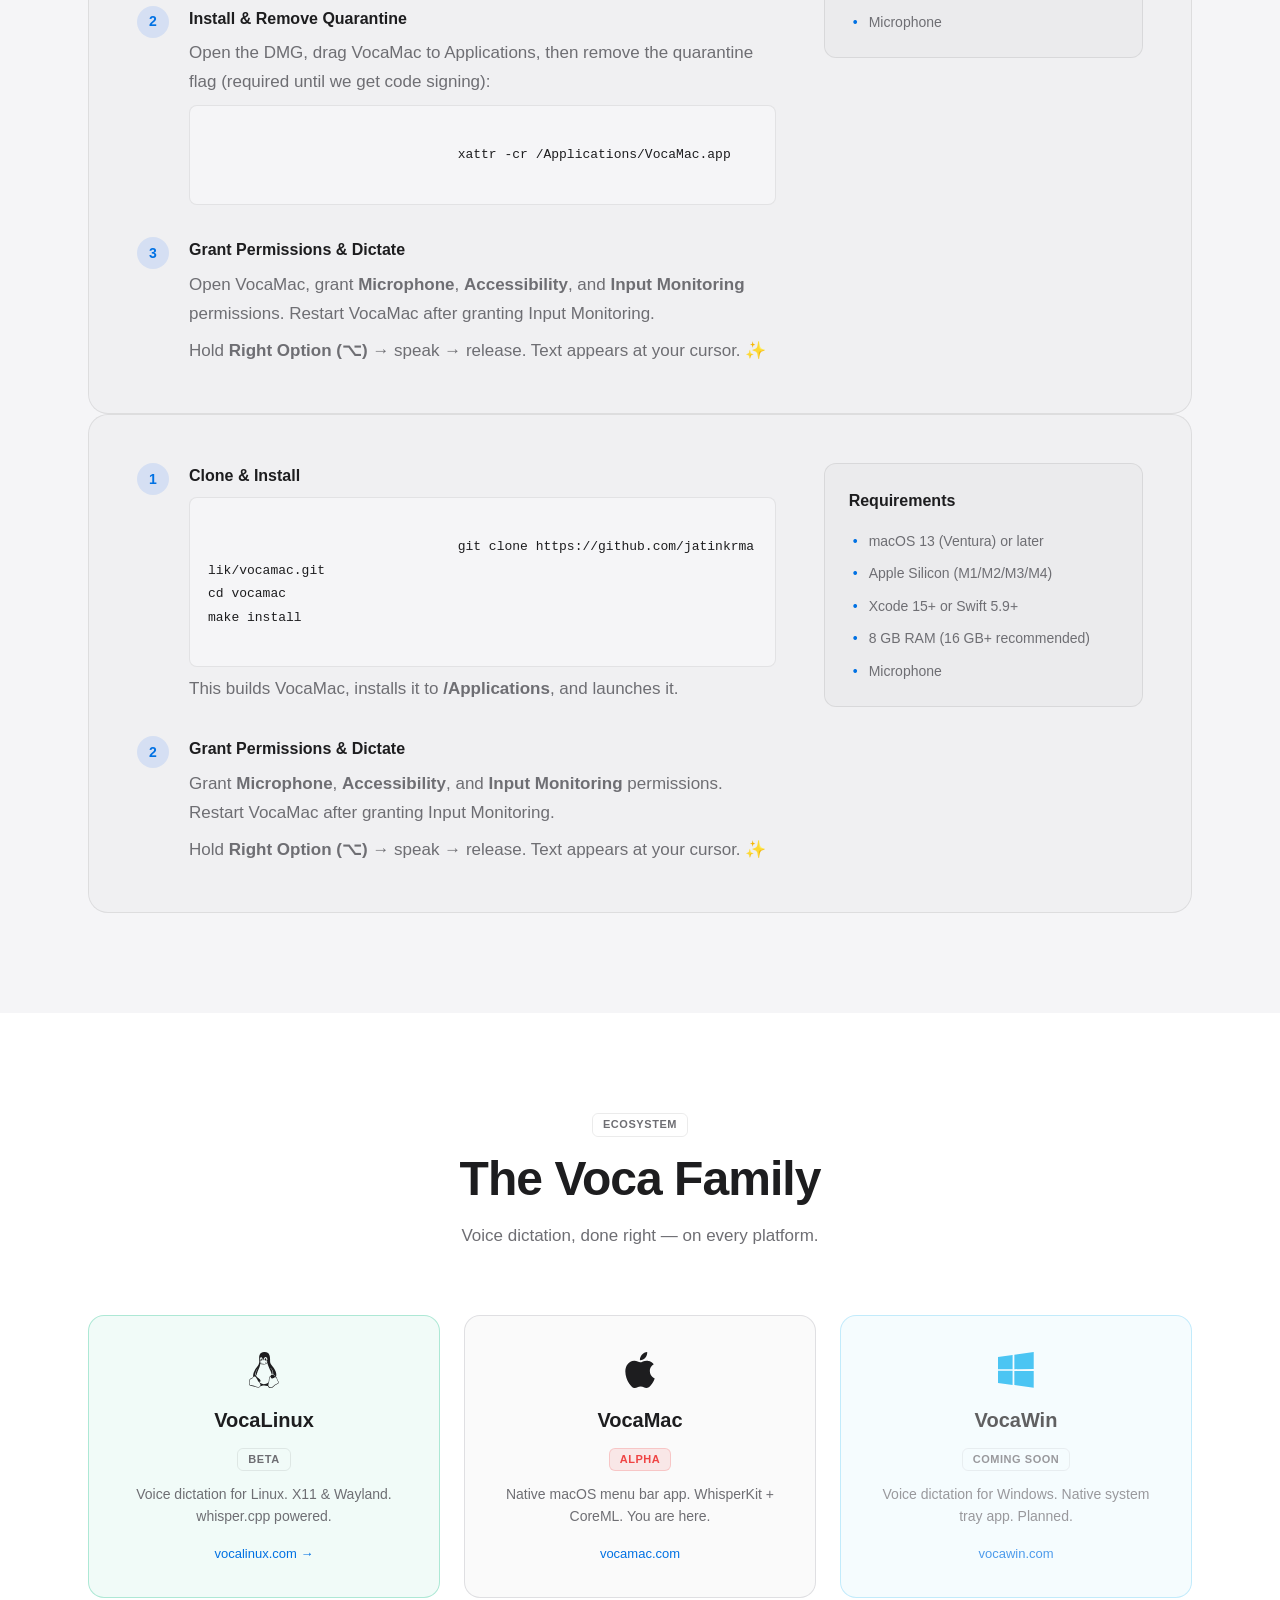
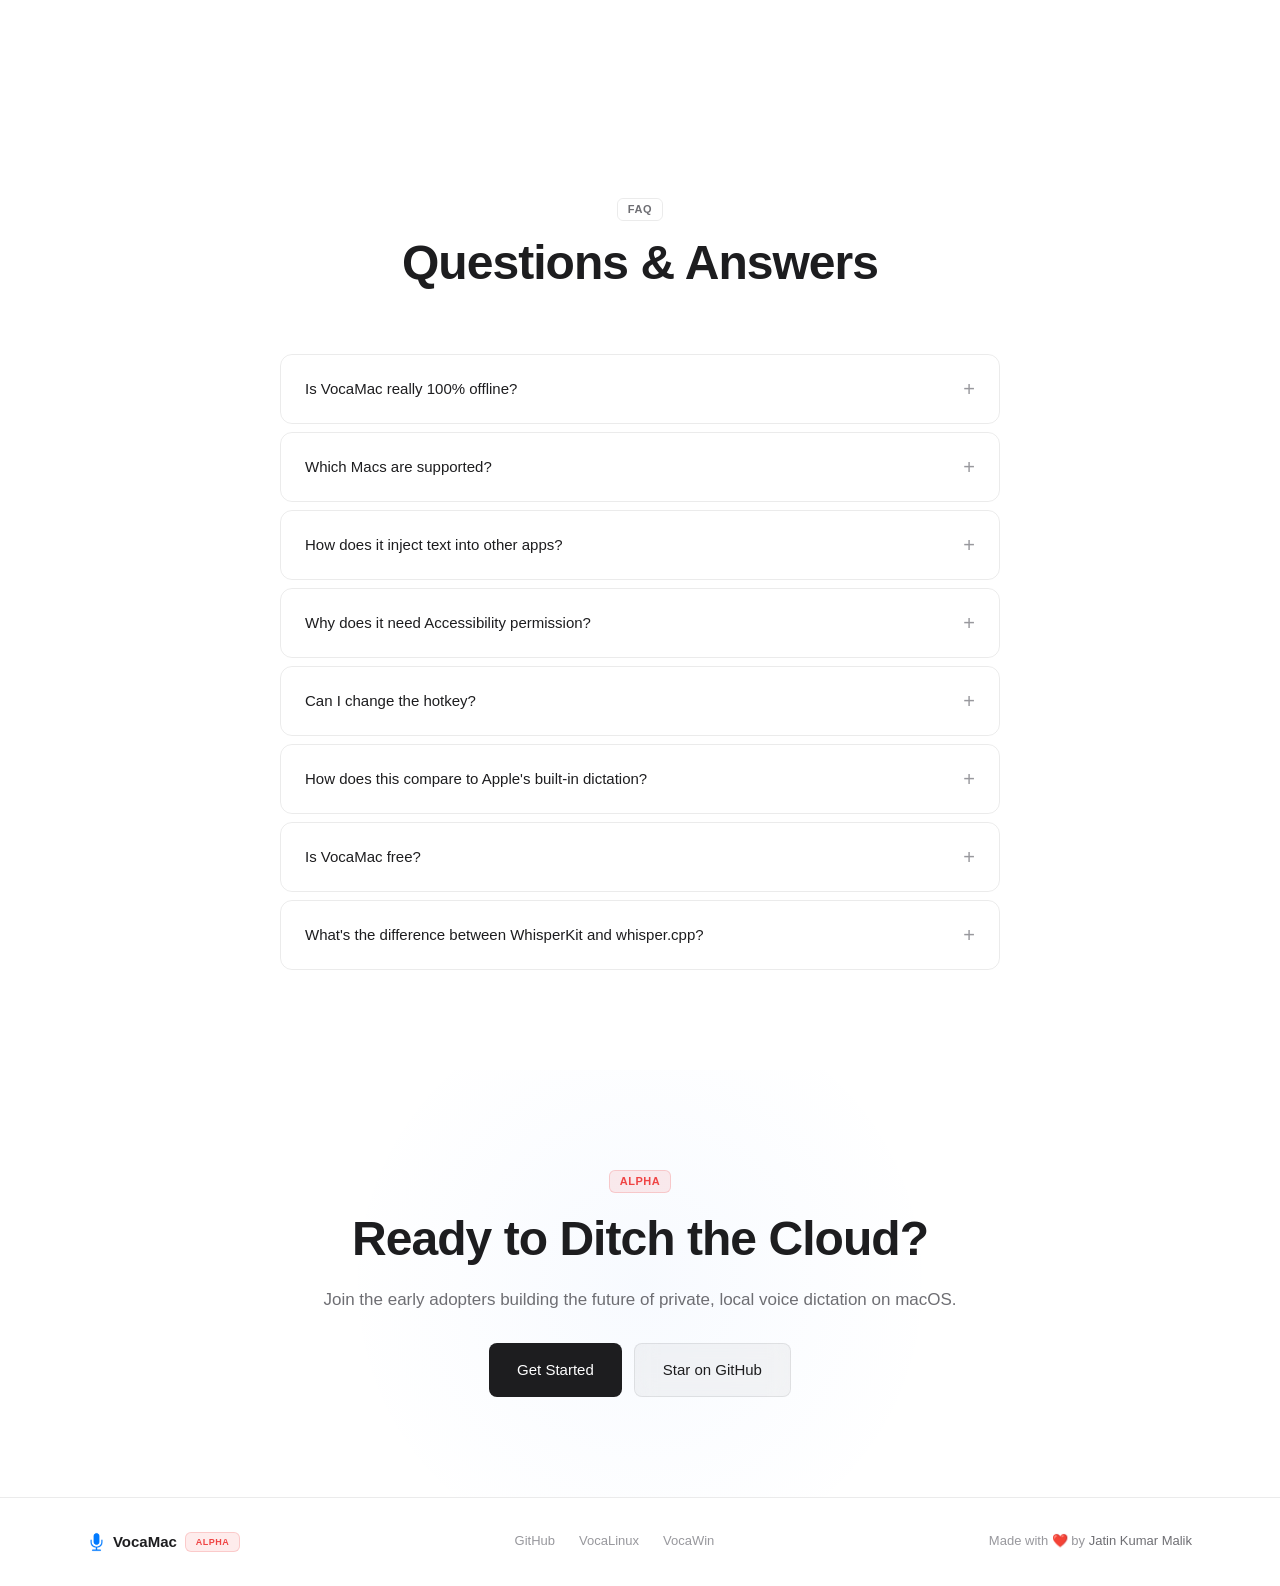
==== commit 80d28cc4: "ui: update website install section with tabbed DMG/Source options - Add tabbed install section: 'Dow" ====
--- a/web/index.html
+++ b/web/index.html
@@ -3,15 +3,81 @@
 <head>
     <meta charset="UTF-8">
     <meta name="viewport" content="width=device-width, initial-scale=1.0">
-    <title>VocaMac — Local Voice-to-Text for macOS</title>
-    <meta name="description" content="100% local, privacy-first voice dictation for macOS. Powered by WhisperKit. No cloud, no subscriptions, no data leaves your Mac.">
-    <meta name="keywords" content="voice to text, speech recognition, macOS, dictation, whisper, local, privacy, open source">
-    <meta property="og:title" content="VocaMac — Local Voice-to-Text for macOS">
-    <meta property="og:description" content="100% local, privacy-first voice dictation for macOS. Hold a hotkey, speak, text appears at your cursor.">
+
+    <!-- Primary Meta Tags -->
+    <title>VocaMac — 100% Local Voice-to-Text for macOS | Privacy-First Dictation</title>
+    <meta name="title" content="VocaMac — 100% Local Voice-to-Text for macOS | Privacy-First Dictation">
+    <meta name="description" content="Free, open-source voice dictation for macOS. Hold a hotkey, speak, and text appears at your cursor. 100% offline, powered by WhisperKit. No cloud, no subscriptions, your data never leaves your Mac.">
+    <meta name="keywords" content="voice to text, speech to text, speech recognition, macOS, dictation software, whisper, whisperkit, local dictation, offline voice recognition, privacy, open source, mac app, voice typing, transcription">
+    <meta name="author" content="Jatin Kumar Malik">
+    <meta name="robots" content="index, follow, max-image-preview:large, max-snippet:-1, max-video-preview:-1">
+    <link rel="canonical" href="https://vocamac.com/">
+
+    <!-- Favicon -->
+    <link rel="icon" type="image/x-icon" href="favicon.ico">
+    <link rel="icon" type="image/png" sizes="32x32" href="favicon.png">
+    <link rel="apple-touch-icon" sizes="180x180" href="apple-touch-icon.png">
+    <meta name="theme-color" content="#1a1a2e">
+
+    <!-- Open Graph / Facebook -->
     <meta property="og:type" content="website">
-    <meta property="og:url" content="https://vocamac.com">
+    <meta property="og:url" content="https://vocamac.com/">
+    <meta property="og:title" content="VocaMac — 100% Local Voice-to-Text for macOS">
+    <meta property="og:description" content="Free, open-source voice dictation for macOS. Hold a hotkey, speak, and text appears at your cursor. 100% offline, powered by WhisperKit. No cloud, no subscriptions.">
+    <meta property="og:image" content="https://vocamac.com/og-image.png">
+    <meta property="og:image:width" content="1200">
+    <meta property="og:image:height" content="630">
+    <meta property="og:image:alt" content="VocaMac - Local Voice-to-Text for macOS">
+    <meta property="og:site_name" content="VocaMac">
+    <meta property="og:locale" content="en_US">
+
+    <!-- Twitter -->
+    <meta name="twitter:card" content="summary_large_image">
+    <meta name="twitter:url" content="https://vocamac.com/">
+    <meta name="twitter:title" content="VocaMac — 100% Local Voice-to-Text for macOS">
+    <meta name="twitter:description" content="Free, open-source voice dictation for macOS. Hold a hotkey, speak, and text appears at your cursor. 100% offline, powered by WhisperKit.">
+    <meta name="twitter:image" content="https://vocamac.com/og-image.png">
+    <meta name="twitter:image:alt" content="VocaMac - Local Voice-to-Text for macOS">
+    <meta name="twitter:creator" content="@jatinkrmalik">
+
+    <!-- JSON-LD Structured Data -->
+    <script type="application/ld+json">
+    {
+        "@context": "https://schema.org",
+        "@type": "SoftwareApplication",
+        "name": "VocaMac",
+        "description": "100% local, privacy-first voice dictation for macOS. Hold a hotkey, speak, and text appears at your cursor. Powered by WhisperKit with CoreML acceleration.",
+        "url": "https://vocamac.com",
+        "applicationCategory": "UtilitiesApplication",
+        "operatingSystem": "macOS 13.0 or later",
+        "offers": {
+            "@type": "Offer",
+            "price": "0",
+            "priceCurrency": "USD"
+        },
+        "author": {
+            "@type": "Person",
+            "name": "Jatin Kumar Malik",
+            "url": "https://github.com/jatinkrmalik"
+        },
+        "license": "https://opensource.org/licenses/MIT",
+        "isAccessibleForFree": true,
+        "featureList": [
+            "100% offline voice recognition",
+            "System-wide text injection",
+            "Push-to-talk and toggle modes",
+            "99+ language support",
+            "Apple Silicon native (CoreML + Neural Engine)",
+            "Multiple Whisper model sizes",
+            "Open source (MIT license)"
+        ],
+        "screenshot": "https://vocamac.com/og-image.png",
+        "softwareVersion": "0.1.0",
+        "softwareRequirements": "macOS 13 (Ventura) or later, Xcode 15+ or Swift 5.9+ toolchain, 8 GB RAM minimum"
+    }
+    </script>
+
     <link rel="stylesheet" href="style.css">
-    <link rel="icon" href="favicon.png" type="image/png">
     <!-- Prevent flash of wrong theme -->
     <script>
         (function(){var t=localStorage.getItem('vocamac-theme')||(window.matchMedia('(prefers-color-scheme:light)').matches?'light':'dark');document.documentElement.setAttribute('data-theme',t);})();
@@ -356,34 +422,44 @@
             <div class="section-header">
                 <span class="badge badge--alpha">ALPHA</span>
                 <h2>Get Started in Minutes</h2>
-                <p class="text-secondary">Build from source. We're in alpha — early adopters welcome.</p>
-            </div>
-            <div class="install__card">
+                <p class="text-secondary">Download the DMG or build from source. We're in alpha — early adopters welcome.</p>
+            </div>
+
+            <!-- Install Options Tabs -->
+            <div class="install__tabs">
+                <button class="install__tab install__tab--active" data-tab="dmg">📦 Download DMG</button>
+                <button class="install__tab" data-tab="source">🛠️ Build from Source</button>
+            </div>
+
+            <!-- DMG Option -->
+            <div class="install__card install__panel install__panel--active" data-panel="dmg">
                 <div class="install__steps">
                     <div class="install__step">
                         <div class="install__step-num">1</div>
                         <div>
-                            <h4>Clone & Build</h4>
-                            <div class="code-block">
-                                <code>git clone https://github.com/jatinkrmalik/vocamac.git<br>cd vocamac<br>./scripts/install.sh</code>
-                            </div>
+                            <h4>Download</h4>
+                            <p class="text-secondary">Grab the latest DMG from GitHub Releases.</p>
+                            <a href="https://github.com/jatinkrmalik/vocamac/releases/latest" class="button button--primary" style="margin-top: 12px; display: inline-flex;" target="_blank" rel="noopener">
+                                Download Latest Release →
+                            </a>
                         </div>
                     </div>
                     <div class="install__step">
                         <div class="install__step-num">2</div>
                         <div>
-                            <h4>Grant Permissions</h4>
-                            <p class="text-secondary">System Settings → Privacy & Security → grant <strong>Accessibility</strong>, <strong>Input Monitoring</strong>, and <strong>Microphone</strong> to Terminal.</p>
+                            <h4>Install & Remove Quarantine</h4>
+                            <p class="text-secondary">Open the DMG, drag VocaMac to Applications, then remove the quarantine flag (required until we get code signing):</p>
+                            <div class="code-block">
+                                <code>xattr -cr /Applications/VocaMac.app</code>
+                            </div>
                         </div>
                     </div>
                     <div class="install__step">
                         <div class="install__step-num">3</div>
                         <div>
-                            <h4>Launch & Dictate</h4>
-                            <div class="code-block">
-                                <code>vocamac &</code>
-                            </div>
-                            <p class="text-secondary" style="margin-top: 8px;">Hold <strong>Right Option (⌥)</strong> → speak → release. Text appears at your cursor.</p>
+                            <h4>Grant Permissions & Dictate</h4>
+                            <p class="text-secondary">Open VocaMac, grant <strong>Microphone</strong>, <strong>Accessibility</strong>, and <strong>Input Monitoring</strong> permissions. Restart VocaMac after granting Input Monitoring.</p>
+                            <p class="text-secondary" style="margin-top: 8px;">Hold <strong>Right Option (⌥)</strong> → speak → release. Text appears at your cursor. ✨</p>
                         </div>
                     </div>
                 </div>
@@ -391,7 +467,43 @@
                     <h4>Requirements</h4>
                     <ul>
                         <li>macOS 13 (Ventura) or later</li>
-                        <li>Xcode 15+ or Swift 5.9+ toolchain</li>
+                        <li>Apple Silicon (M1/M2/M3/M4)</li>
+                        <li>8 GB RAM (16 GB+ recommended)</li>
+                        <li>Microphone</li>
+                    </ul>
+                </div>
+            </div>
+
+            <!-- Source Option -->
+            <div class="install__card install__panel" data-panel="source">
+                <div class="install__steps">
+                    <div class="install__step">
+                        <div class="install__step-num">1</div>
+                        <div>
+                            <h4>Clone & Install</h4>
+                            <div class="code-block">
+                                <code>git clone https://github.com/jatinkrmalik/vocamac.git
+cd vocamac
+make install</code>
+                            </div>
+                            <p class="text-secondary" style="margin-top: 8px;">This builds VocaMac, installs it to <strong>/Applications</strong>, and launches it.</p>
+                        </div>
+                    </div>
+                    <div class="install__step">
+                        <div class="install__step-num">2</div>
+                        <div>
+                            <h4>Grant Permissions & Dictate</h4>
+                            <p class="text-secondary">Grant <strong>Microphone</strong>, <strong>Accessibility</strong>, and <strong>Input Monitoring</strong> permissions. Restart VocaMac after granting Input Monitoring.</p>
+                            <p class="text-secondary" style="margin-top: 8px;">Hold <strong>Right Option (⌥)</strong> → speak → release. Text appears at your cursor. ✨</p>
+                        </div>
+                    </div>
+                </div>
+                <div class="install__requirements">
+                    <h4>Requirements</h4>
+                    <ul>
+                        <li>macOS 13 (Ventura) or later</li>
+                        <li>Apple Silicon (M1/M2/M3/M4)</li>
+                        <li>Xcode 15+ or Swift 5.9+</li>
                         <li>8 GB RAM (16 GB+ recommended)</li>
                         <li>Microphone</li>
                     </ul>
@@ -581,6 +693,24 @@
         document.querySelectorAll('.feature-card, .step, .privacy__point, .model-card, .family-card, .faq__item, .install__step').forEach(el => {
             observer.observe(el);
         });
+
+        // ========== Install Tabs ==========
+        document.querySelectorAll('.install__tab').forEach(tab => {
+            tab.addEventListener('click', function() {
+                const target = this.dataset.tab;
+                // Toggle active tab
+                document.querySelectorAll('.install__tab').forEach(t => t.classList.remove('install__tab--active'));
+                this.classList.add('install__tab--active');
+                // Toggle active panel
+                document.querySelectorAll('.install__panel').forEach(p => p.classList.remove('install__panel--active'));
+                document.querySelector(`.install__panel[data-panel="${target}"]`)?.classList.add('install__panel--active');
+                // Re-trigger animations for new panel steps
+                document.querySelectorAll(`.install__panel[data-panel="${target}"] .install__step`).forEach(step => {
+                    step.classList.remove('visible');
+                    observer.observe(step);
+                });
+            });
+        });
     </script>
 </body>
 </html>
--- a/web/style.css
+++ b/web/style.css
@@ -515,6 +515,32 @@
 
 /* ========== Install ========== */
 .install { background: var(--bg-secondary); }
+.install__tabs {
+    display: flex;
+    justify-content: center;
+    gap: 8px;
+    margin-bottom: 24px;
+}
+.install__tab {
+    padding: 10px 24px;
+    border-radius: var(--radius-md);
+    border: 1px solid var(--border-color);
+    background: var(--card-bg);
+    color: var(--text-secondary);
+    font-size: 14px;
+    font-weight: 500;
+    cursor: pointer;
+    transition: all 0.2s ease;
+}
+.install__tab:hover { border-color: var(--border-hover); color: var(--text-primary); }
+.install__tab--active {
+    background: rgba(59, 130, 246, 0.15);
+    border-color: var(--accent);
+    color: var(--accent);
+    font-weight: 600;
+}
+.install__panel { display: none; }
+.install__panel--active { display: grid; }
 .install__card {
     display: grid;
     grid-template-columns: 2fr 1fr;
@@ -557,8 +583,16 @@
     font-size: 13px;
     color: var(--green);
     overflow-x: auto;
+    -webkit-overflow-scrolling: touch;
     line-height: 1.8;
     margin-top: 8px;
+    max-width: 100%;
+    word-break: break-all;
+    white-space: pre-wrap;
+}
+.code-block code {
+    white-space: pre-wrap;
+    word-break: break-all;
 }
 .install__requirements { padding: 24px; background: var(--card-bg); border-radius: var(--radius-md); border: 1px solid var(--border-color); height: fit-content; }
 .install__requirements h4 { margin-bottom: 16px; }
@@ -701,6 +735,10 @@
     .comparison-row div { padding: 8px 10px; }
     .footer__container { flex-direction: column; gap: 16px; text-align: center; }
     .install__card { padding: 24px; }
+    .install__tabs { flex-direction: column; align-items: stretch; }
+    .install__tab { text-align: center; }
+    .install__step { flex-direction: column; gap: 12px; }
+    .code-block { padding: 12px; font-size: 12px; }
 }
 
 @media (max-width: 480px) {
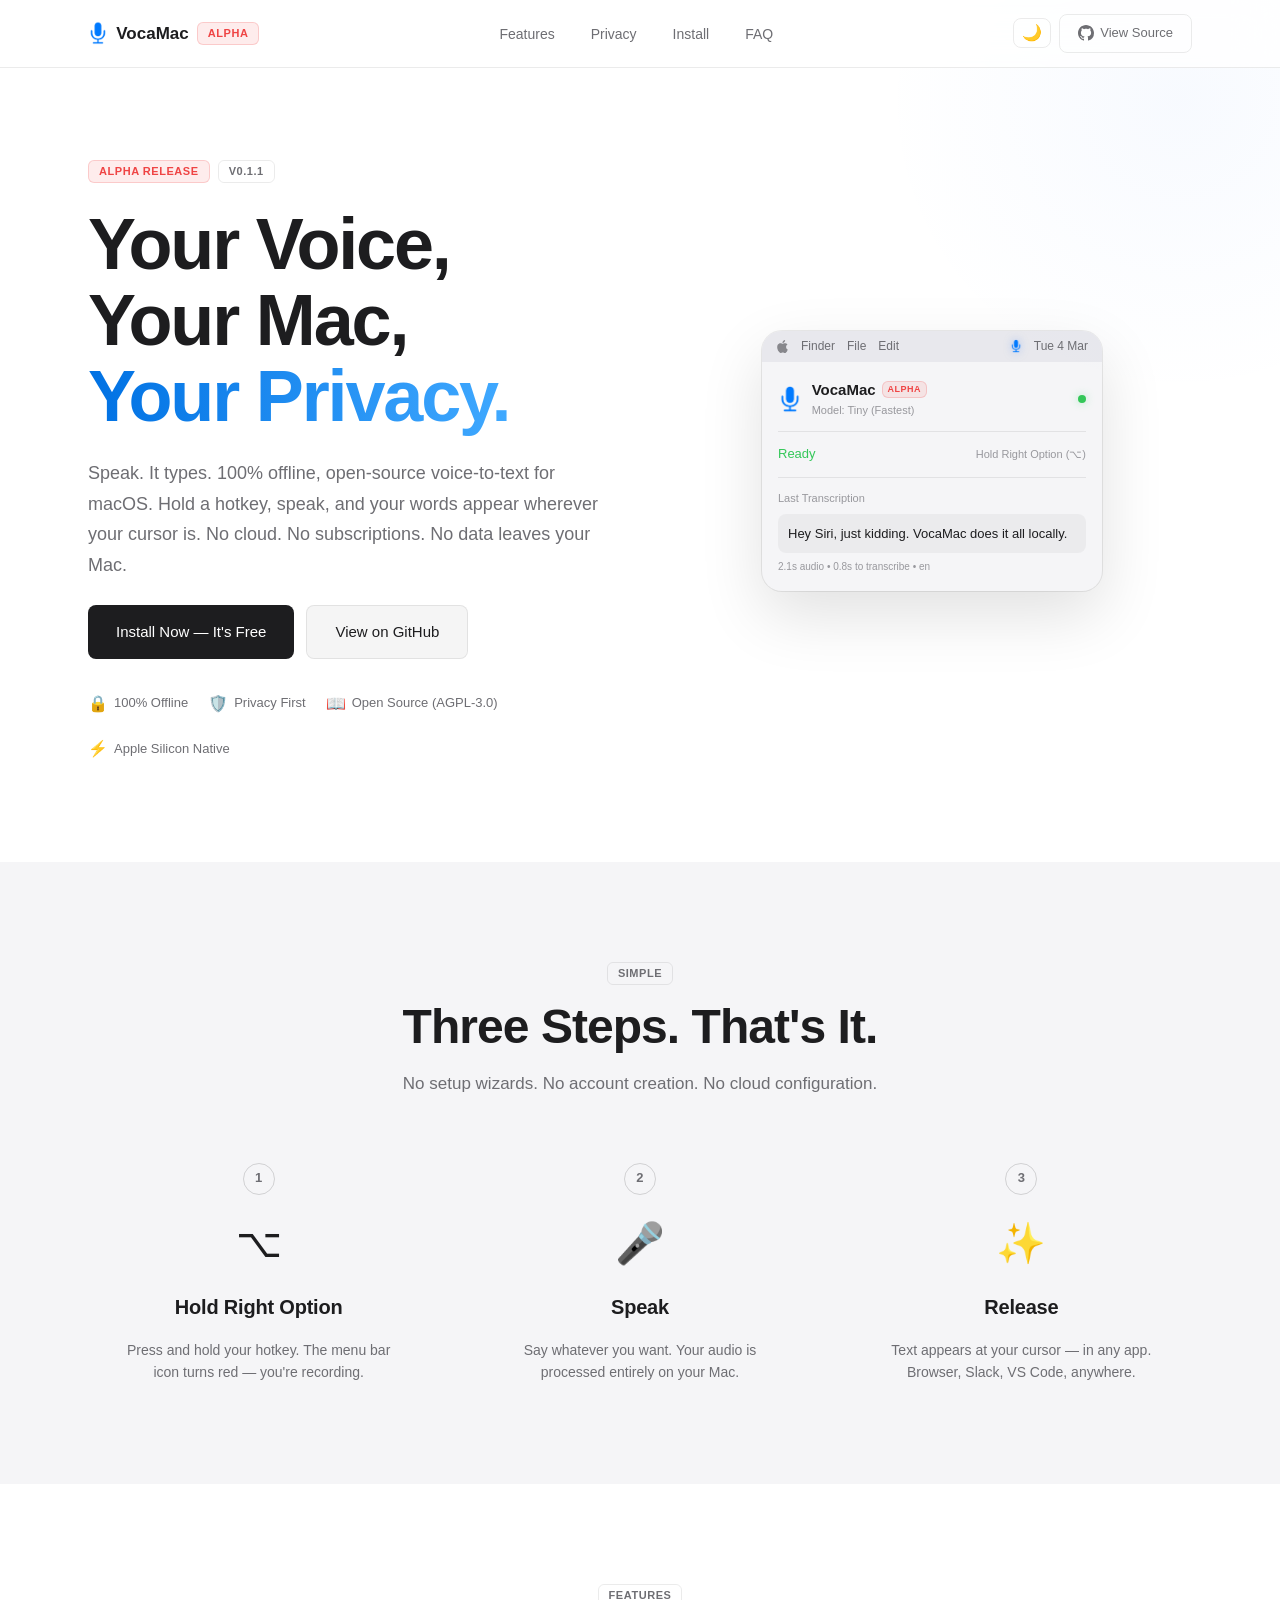
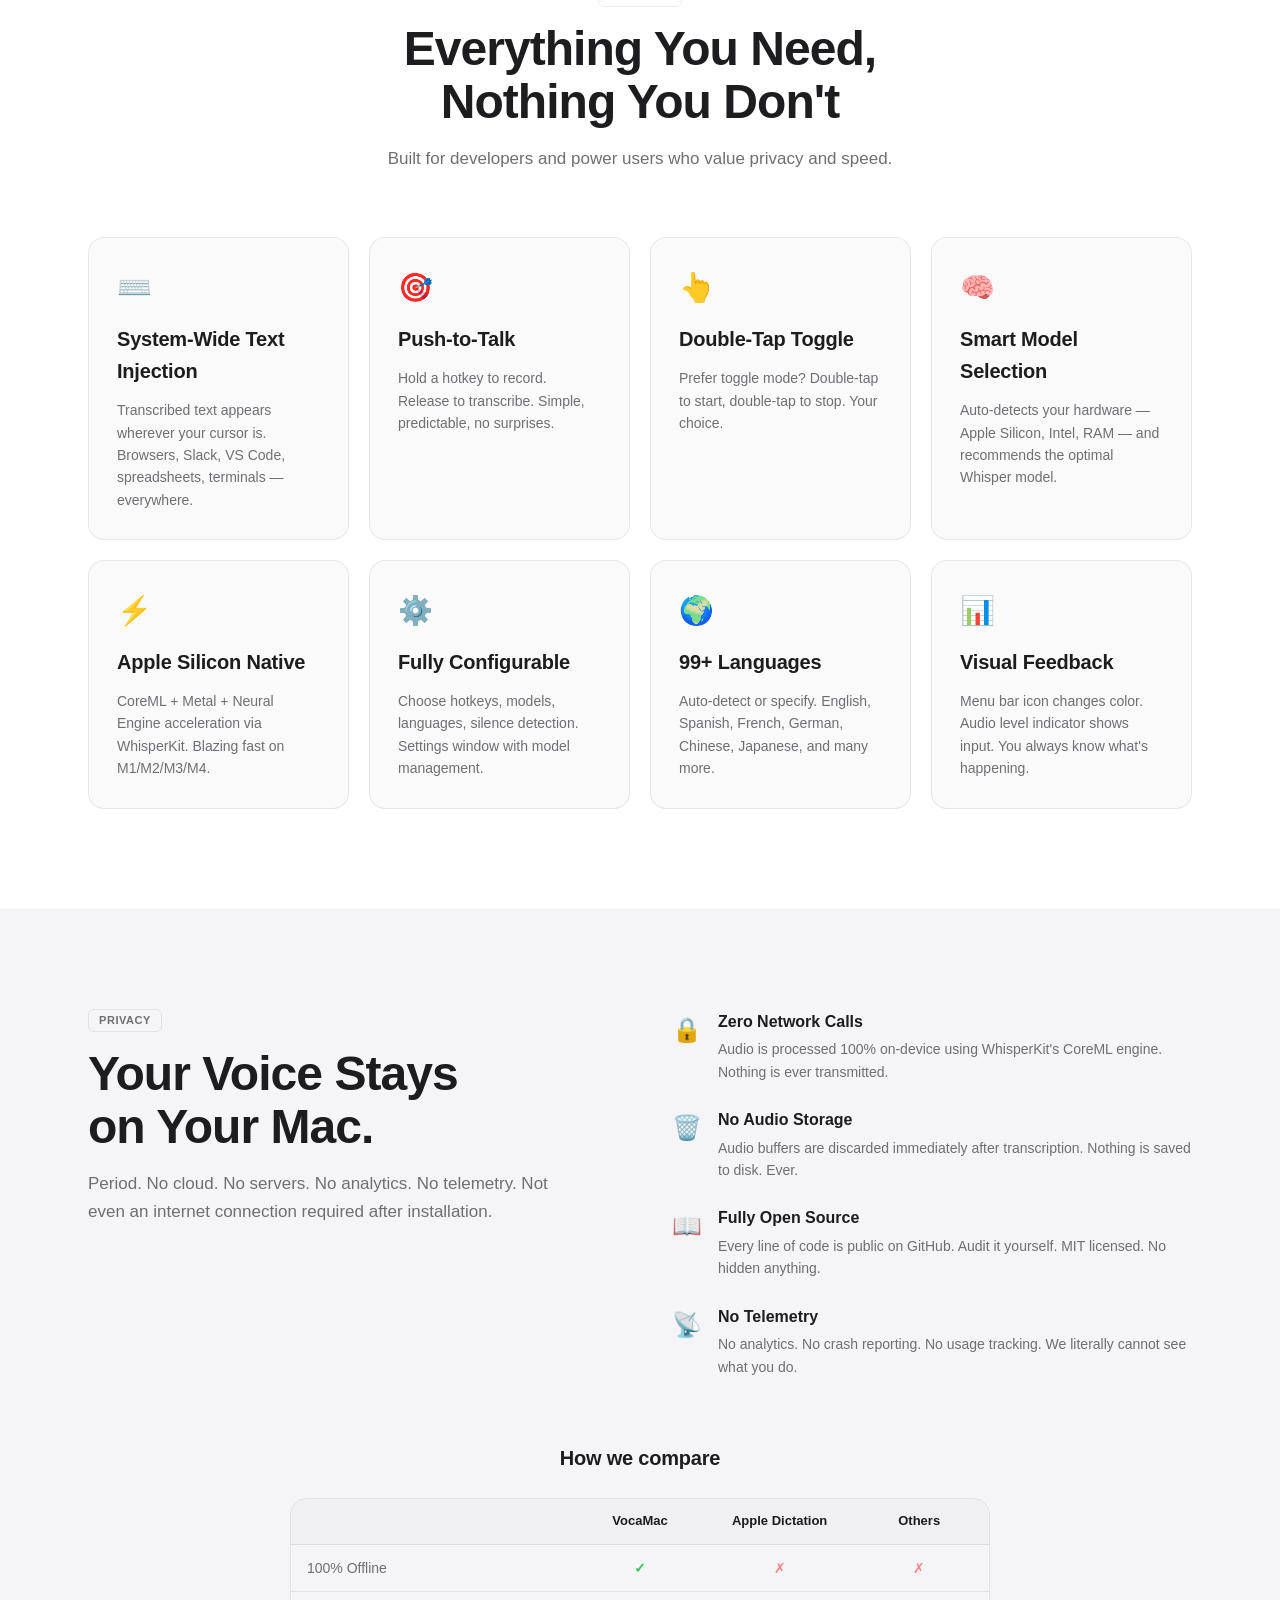
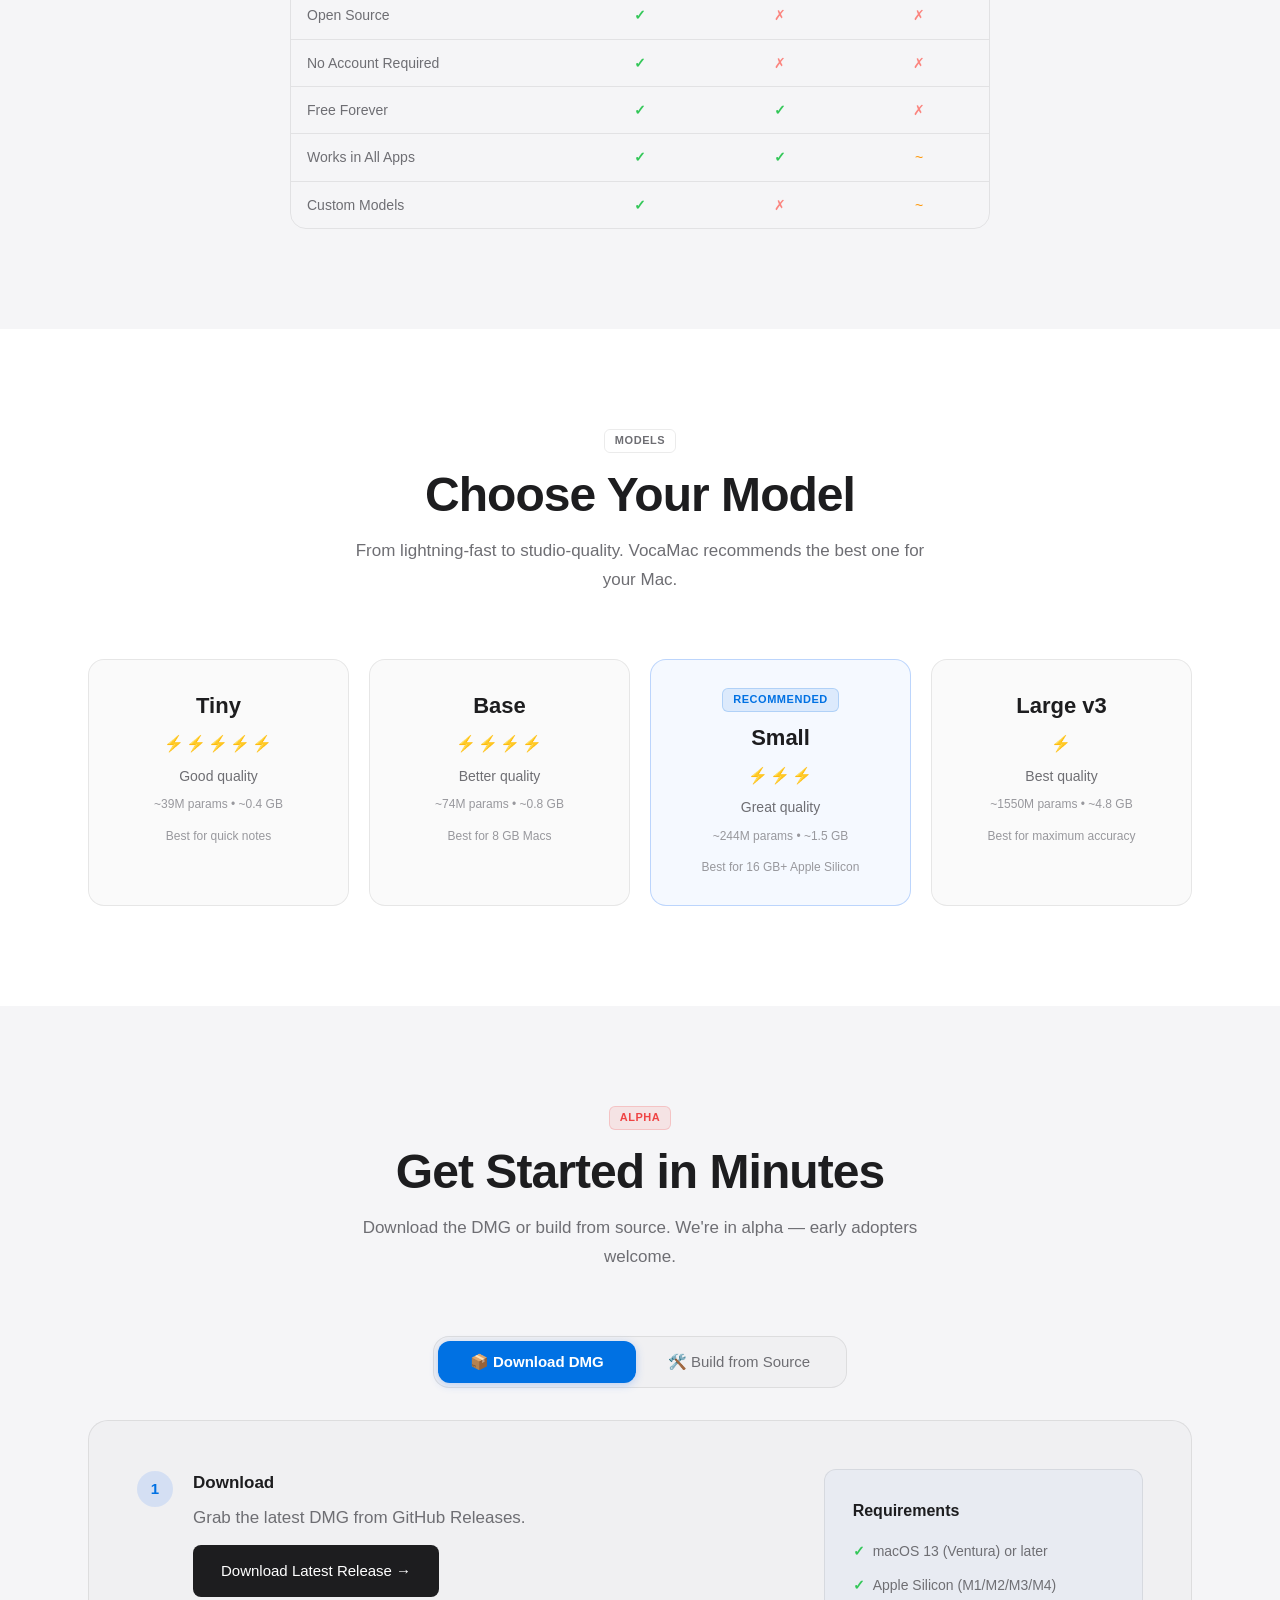
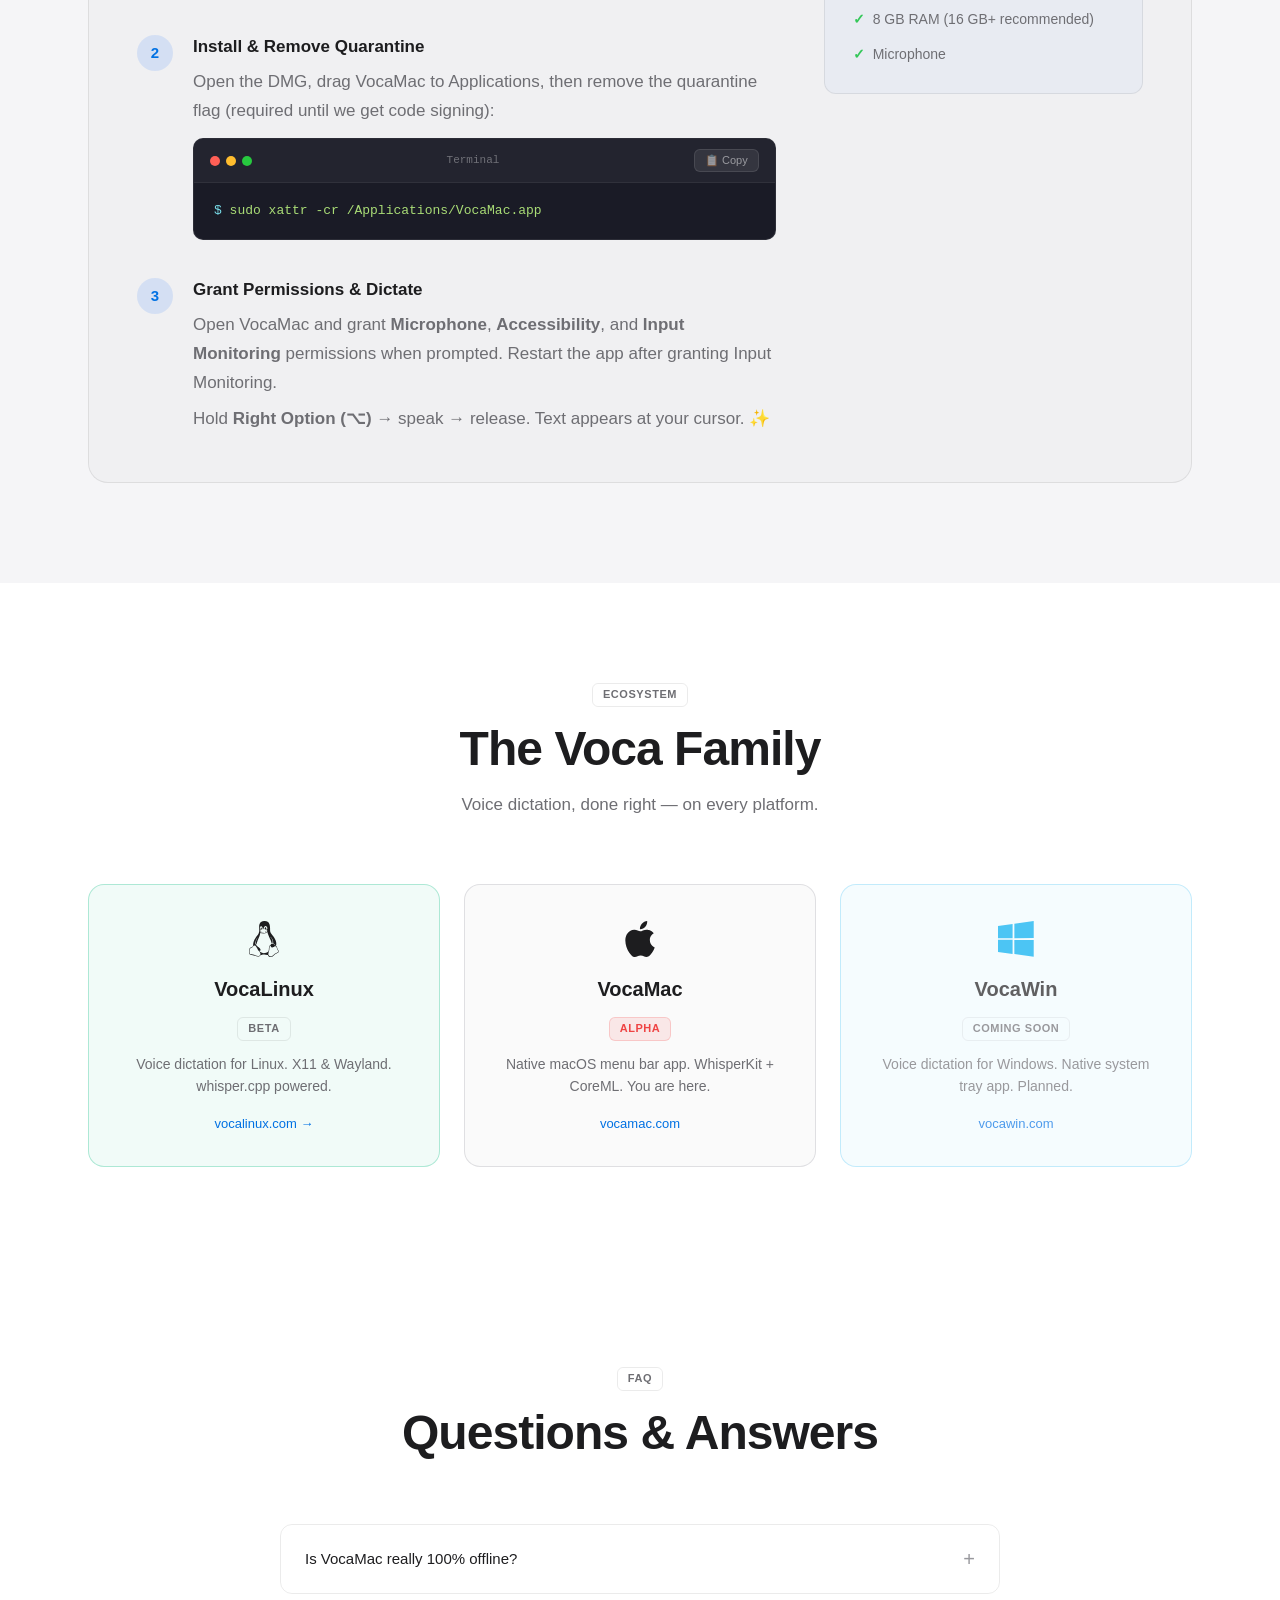
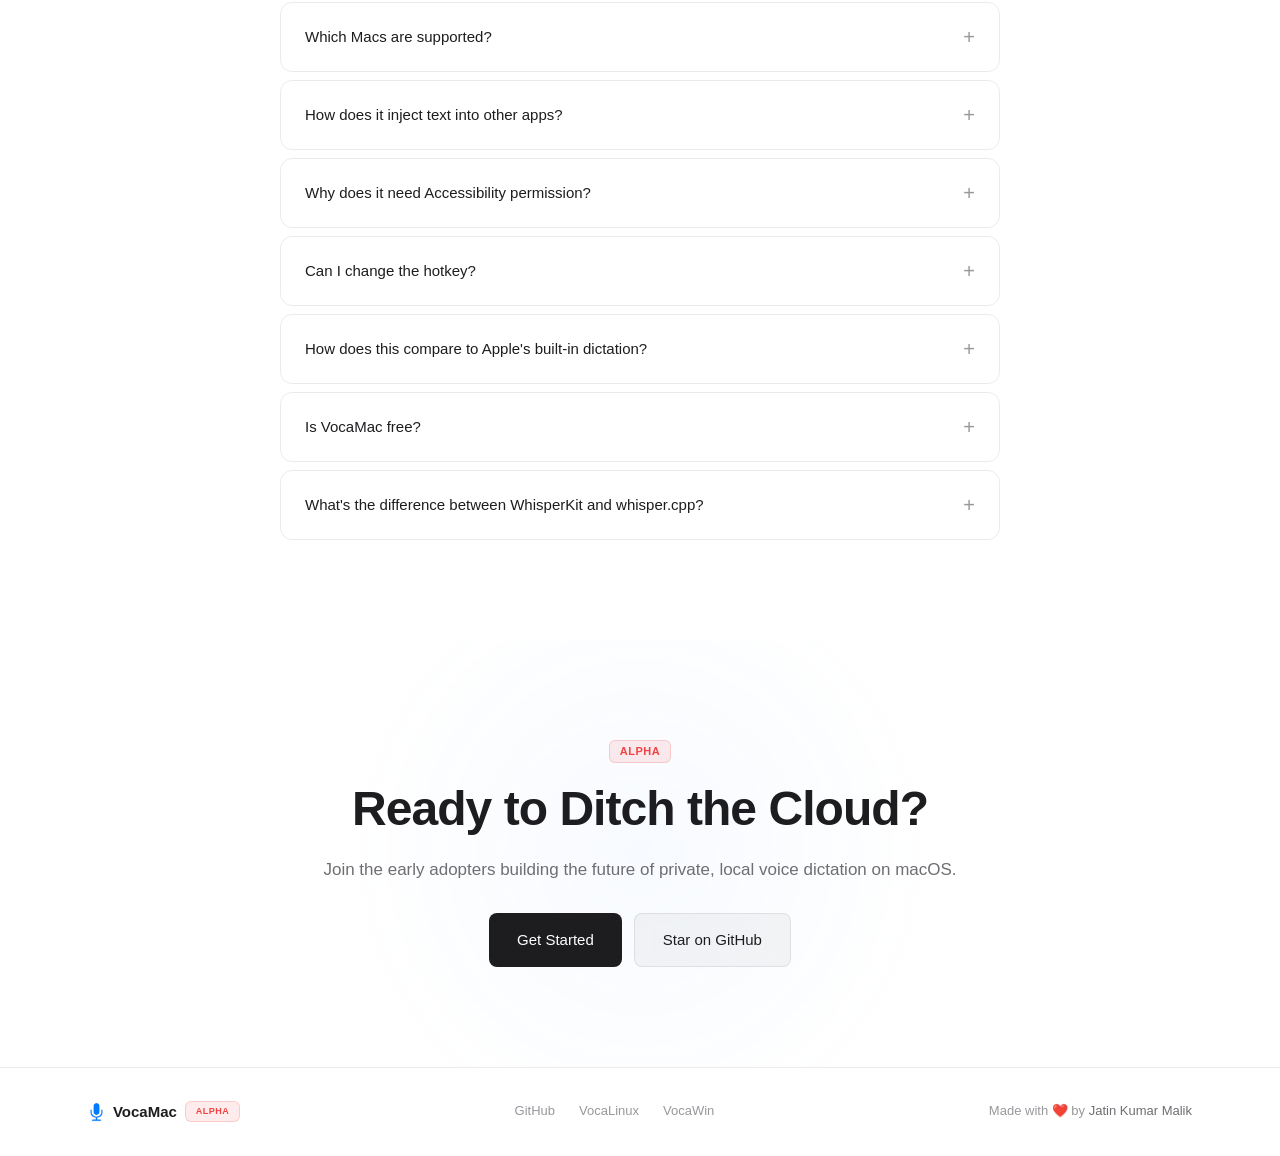
==== commit 9b3c9bf6: "ui: Mac-style terminal code blocks, copy button, hero headline fix - Code blocks styled as Mac termi" ====
--- a/web/index.html
+++ b/web/index.html
@@ -120,10 +120,11 @@
             <div class="hero__content">
                 <div class="hero__badges">
                     <span class="badge badge--alpha">ALPHA RELEASE</span>
-                    <span class="badge badge--outline">v0.1.0</span>
+                    <span class="badge badge--outline">v0.1.1</span>
                 </div>
                 <h1 class="hero__headline">
-                    Your Voice, Your Mac,<br>
+                    Your Voice,<br>
+                    Your Mac,<br>
                     <span class="text-gradient">Your Privacy.</span>
                 </h1>
                 <p class="hero__subtext">
@@ -426,39 +427,50 @@
             </div>
 
             <!-- Install Options Tabs -->
-            <div class="install__tabs">
-                <button class="install__tab install__tab--active" data-tab="dmg">📦 Download DMG</button>
-                <button class="install__tab" data-tab="source">🛠️ Build from Source</button>
+            <div class="install__tabs" role="tablist">
+                <button class="install__tab install__tab--active" role="tab" aria-selected="true" onclick="switchInstallTab('dmg', this)">📦 Download DMG</button>
+                <button class="install__tab" role="tab" aria-selected="false" onclick="switchInstallTab('source', this)">🛠️ Build from Source</button>
             </div>
 
             <!-- DMG Option -->
-            <div class="install__card install__panel install__panel--active" data-panel="dmg">
+            <div class="install__card" id="install-dmg">
                 <div class="install__steps">
-                    <div class="install__step">
+                    <div class="install__step visible">
                         <div class="install__step-num">1</div>
                         <div>
                             <h4>Download</h4>
                             <p class="text-secondary">Grab the latest DMG from GitHub Releases.</p>
-                            <a href="https://github.com/jatinkrmalik/vocamac/releases/latest" class="button button--primary" style="margin-top: 12px; display: inline-flex;" target="_blank" rel="noopener">
+                            <a href="https://github.com/jatinkrmalik/vocamac/releases/latest" class="button button--primary install__download-btn" target="_blank" rel="noopener">
                                 Download Latest Release →
                             </a>
                         </div>
                     </div>
-                    <div class="install__step">
+                    <div class="install__step visible">
                         <div class="install__step-num">2</div>
                         <div>
-                            <h4>Install & Remove Quarantine</h4>
+                            <h4>Install &amp; Remove Quarantine</h4>
                             <p class="text-secondary">Open the DMG, drag VocaMac to Applications, then remove the quarantine flag (required until we get code signing):</p>
                             <div class="code-block">
-                                <code>xattr -cr /Applications/VocaMac.app</code>
+                                <div class="code-block__titlebar">
+                                    <div class="code-block__dots">
+                                        <span class="code-block__dot code-block__dot--red"></span>
+                                        <span class="code-block__dot code-block__dot--yellow"></span>
+                                        <span class="code-block__dot code-block__dot--green"></span>
+                                    </div>
+                                    <span class="code-block__title">Terminal</span>
+                                    <button class="code-block__copy" onclick="copyCode(this)">📋 Copy</button>
+                                </div>
+                                <div class="code-block__body">
+                                    <code><span class="prompt">$ </span>sudo xattr -cr /Applications/VocaMac.app</code>
+                                </div>
                             </div>
                         </div>
                     </div>
-                    <div class="install__step">
+                    <div class="install__step visible">
                         <div class="install__step-num">3</div>
                         <div>
-                            <h4>Grant Permissions & Dictate</h4>
-                            <p class="text-secondary">Open VocaMac, grant <strong>Microphone</strong>, <strong>Accessibility</strong>, and <strong>Input Monitoring</strong> permissions. Restart VocaMac after granting Input Monitoring.</p>
+                            <h4>Grant Permissions &amp; Dictate</h4>
+                            <p class="text-secondary">Open VocaMac and grant <strong>Microphone</strong>, <strong>Accessibility</strong>, and <strong>Input Monitoring</strong> permissions when prompted. Restart the app after granting Input Monitoring.</p>
                             <p class="text-secondary" style="margin-top: 8px;">Hold <strong>Right Option (⌥)</strong> → speak → release. Text appears at your cursor. ✨</p>
                         </div>
                     </div>
@@ -474,26 +486,37 @@
                 </div>
             </div>
 
-            <!-- Source Option -->
-            <div class="install__card install__panel" data-panel="source">
+            <!-- Source Option (hidden by default) -->
+            <div class="install__card" id="install-source" style="display: none;">
                 <div class="install__steps">
-                    <div class="install__step">
+                    <div class="install__step visible">
                         <div class="install__step-num">1</div>
                         <div>
-                            <h4>Clone & Install</h4>
+                            <h4>Clone &amp; Install</h4>
                             <div class="code-block">
-                                <code>git clone https://github.com/jatinkrmalik/vocamac.git
-cd vocamac
-make install</code>
+                                <div class="code-block__titlebar">
+                                    <div class="code-block__dots">
+                                        <span class="code-block__dot code-block__dot--red"></span>
+                                        <span class="code-block__dot code-block__dot--yellow"></span>
+                                        <span class="code-block__dot code-block__dot--green"></span>
+                                    </div>
+                                    <span class="code-block__title">Terminal</span>
+                                    <button class="code-block__copy" onclick="copyCode(this)">📋 Copy</button>
+                                </div>
+                                <div class="code-block__body">
+                                    <code><span class="prompt">$ </span>git clone https://github.com/jatinkrmalik/vocamac.git
+<span class="prompt">$ </span>cd vocamac
+<span class="prompt">$ </span>make install</code>
+                                </div>
                             </div>
-                            <p class="text-secondary" style="margin-top: 8px;">This builds VocaMac, installs it to <strong>/Applications</strong>, and launches it.</p>
-                        </div>
-                    </div>
-                    <div class="install__step">
+                            <p class="text-secondary" style="margin-top: 8px;">Builds VocaMac, installs to <strong>/Applications</strong>, and launches it. That's it.</p>
+                        </div>
+                    </div>
+                    <div class="install__step visible">
                         <div class="install__step-num">2</div>
                         <div>
-                            <h4>Grant Permissions & Dictate</h4>
-                            <p class="text-secondary">Grant <strong>Microphone</strong>, <strong>Accessibility</strong>, and <strong>Input Monitoring</strong> permissions. Restart VocaMac after granting Input Monitoring.</p>
+                            <h4>Grant Permissions &amp; Dictate</h4>
+                            <p class="text-secondary">Grant <strong>Microphone</strong>, <strong>Accessibility</strong>, and <strong>Input Monitoring</strong> permissions when prompted. Restart the app after granting Input Monitoring.</p>
                             <p class="text-secondary" style="margin-top: 8px;">Hold <strong>Right Option (⌥)</strong> → speak → release. Text appears at your cursor. ✨</p>
                         </div>
                     </div>
@@ -690,27 +713,41 @@
             });
         }, { threshold: 0.1 });
 
-        document.querySelectorAll('.feature-card, .step, .privacy__point, .model-card, .family-card, .faq__item, .install__step').forEach(el => {
+        document.querySelectorAll('.feature-card, .step, .privacy__point, .model-card, .family-card, .faq__item').forEach(el => {
             observer.observe(el);
         });
 
+        // ========== Copy Code ==========
+        function copyCode(btn) {
+            const codeBlock = btn.closest('.code-block');
+            const code = codeBlock.querySelector('code').textContent
+                .replace(/^\$ /gm, '')  // Remove prompt symbols
+                .trim();
+            navigator.clipboard.writeText(code).then(() => {
+                btn.innerHTML = '✅ Copied!';
+                btn.classList.add('code-block__copy--copied');
+                setTimeout(() => {
+                    btn.innerHTML = '📋 Copy';
+                    btn.classList.remove('code-block__copy--copied');
+                }, 2000);
+            });
+        }
+
         // ========== Install Tabs ==========
-        document.querySelectorAll('.install__tab').forEach(tab => {
-            tab.addEventListener('click', function() {
-                const target = this.dataset.tab;
-                // Toggle active tab
-                document.querySelectorAll('.install__tab').forEach(t => t.classList.remove('install__tab--active'));
-                this.classList.add('install__tab--active');
-                // Toggle active panel
-                document.querySelectorAll('.install__panel').forEach(p => p.classList.remove('install__panel--active'));
-                document.querySelector(`.install__panel[data-panel="${target}"]`)?.classList.add('install__panel--active');
-                // Re-trigger animations for new panel steps
-                document.querySelectorAll(`.install__panel[data-panel="${target}"] .install__step`).forEach(step => {
-                    step.classList.remove('visible');
-                    observer.observe(step);
-                });
+        function switchInstallTab(tab, btn) {
+            // Hide all panels
+            document.getElementById('install-dmg').style.display = 'none';
+            document.getElementById('install-source').style.display = 'none';
+            // Show selected panel
+            document.getElementById('install-' + tab).style.display = 'grid';
+            // Toggle active tab
+            document.querySelectorAll('.install__tab').forEach(t => {
+                t.classList.remove('install__tab--active');
+                t.setAttribute('aria-selected', 'false');
             });
-        });
+            btn.classList.add('install__tab--active');
+            btn.setAttribute('aria-selected', 'true');
+        }
     </script>
 </body>
 </html>
--- a/web/style.css
+++ b/web/style.css
@@ -518,29 +518,39 @@
 .install__tabs {
     display: flex;
     justify-content: center;
-    gap: 8px;
-    margin-bottom: 24px;
+    gap: 0;
+    margin-bottom: 32px;
+    background: var(--card-bg);
+    border: 1px solid var(--border-color);
+    border-radius: var(--radius-lg);
+    padding: 4px;
+    width: fit-content;
+    margin-left: auto;
+    margin-right: auto;
 }
 .install__tab {
-    padding: 10px 24px;
+    padding: 12px 32px;
     border-radius: var(--radius-md);
-    border: 1px solid var(--border-color);
-    background: var(--card-bg);
+    border: none;
+    background: transparent;
     color: var(--text-secondary);
-    font-size: 14px;
+    font-size: 15px;
     font-weight: 500;
     cursor: pointer;
-    transition: all 0.2s ease;
-}
-.install__tab:hover { border-color: var(--border-hover); color: var(--text-primary); }
+    transition: all 0.3s ease;
+    position: relative;
+}
+.install__tab:hover { color: var(--text-primary); }
 .install__tab--active {
-    background: rgba(59, 130, 246, 0.15);
-    border-color: var(--accent);
-    color: var(--accent);
+    background: var(--accent);
+    color: #fff;
     font-weight: 600;
-}
-.install__panel { display: none; }
-.install__panel--active { display: grid; }
+    box-shadow: 0 2px 8px rgba(59, 130, 246, 0.3);
+}
+.install__download-btn {
+    margin-top: 12px;
+    display: inline-flex;
+}
 .install__card {
     display: grid;
     grid-template-columns: 2fr 1fr;
@@ -550,7 +560,7 @@
     border: 1px solid var(--border-color);
     background: var(--card-bg);
 }
-.install__steps { display: flex; flex-direction: column; gap: 32px; }
+.install__steps { display: flex; flex-direction: column; gap: 36px; }
 .install__step {
     display: flex;
     gap: 20px;
@@ -561,44 +571,107 @@
 }
 .install__step.visible { opacity: 1; transform: translateY(0); }
 .install__step-num {
-    width: 32px;
-    height: 32px;
+    width: 36px;
+    height: 36px;
     border-radius: 50%;
     background: rgba(59, 130, 246, 0.15);
     color: var(--accent);
     display: flex;
     align-items: center;
     justify-content: center;
-    font-size: 14px;
+    font-size: 15px;
     font-weight: 700;
     flex-shrink: 0;
-}
-.install__step h4 { margin-bottom: 8px; }
+    margin-top: 2px;
+}
+.install__step h4 { margin-bottom: 8px; font-size: 17px; }
 .code-block {
-    background: var(--code-bg);
-    border: 1px solid var(--border-color);
-    border-radius: var(--radius-sm);
-    padding: 14px 18px;
+    background: #1a1b26;
+    border: 1px solid rgba(255, 255, 255, 0.08);
+    border-radius: 10px;
+    margin-top: 12px;
+    max-width: 100%;
+    overflow: hidden;
+}
+.code-block__titlebar {
+    display: flex;
+    align-items: center;
+    justify-content: space-between;
+    padding: 10px 16px;
+    background: rgba(255, 255, 255, 0.04);
+    border-bottom: 1px solid rgba(255, 255, 255, 0.06);
+}
+.code-block__dots {
+    display: flex;
+    gap: 6px;
+}
+.code-block__dot {
+    width: 10px;
+    height: 10px;
+    border-radius: 50%;
+}
+.code-block__dot--red { background: #ff5f56; }
+.code-block__dot--yellow { background: #ffbd2e; }
+.code-block__dot--green { background: #27c93f; }
+.code-block__title {
+    font-size: 11px;
+    color: rgba(255, 255, 255, 0.35);
+    font-family: "SF Mono", Menlo, Monaco, Consolas, monospace;
+}
+.code-block__copy {
+    background: rgba(255, 255, 255, 0.08);
+    border: 1px solid rgba(255, 255, 255, 0.1);
+    border-radius: 6px;
+    color: rgba(255, 255, 255, 0.5);
+    font-size: 11px;
+    padding: 4px 10px;
+    cursor: pointer;
+    transition: all 0.2s ease;
+    font-family: -apple-system, BlinkMacSystemFont, sans-serif;
+    display: flex;
+    align-items: center;
+    gap: 4px;
+}
+.code-block__copy:hover {
+    background: rgba(255, 255, 255, 0.14);
+    color: rgba(255, 255, 255, 0.8);
+    border-color: rgba(255, 255, 255, 0.2);
+}
+.code-block__copy--copied {
+    background: rgba(39, 201, 63, 0.15) !important;
+    color: #27c93f !important;
+    border-color: rgba(39, 201, 63, 0.3) !important;
+}
+.code-block__body {
+    padding: 16px 20px;
+    overflow-x: auto;
+    -webkit-overflow-scrolling: touch;
+}
+.code-block__body code {
     font-family: "SF Mono", Menlo, Monaco, Consolas, monospace;
     font-size: 13px;
-    color: var(--green);
-    overflow-x: auto;
-    -webkit-overflow-scrolling: touch;
+    color: #a9dc76;
     line-height: 1.8;
-    margin-top: 8px;
-    max-width: 100%;
-    word-break: break-all;
-    white-space: pre-wrap;
-}
-.code-block code {
-    white-space: pre-wrap;
-    word-break: break-all;
-}
-.install__requirements { padding: 24px; background: var(--card-bg); border-radius: var(--radius-md); border: 1px solid var(--border-color); height: fit-content; }
-.install__requirements h4 { margin-bottom: 16px; }
-.install__requirements ul { display: flex; flex-direction: column; gap: 10px; }
+    white-space: pre;
+    display: block;
+}
+.code-block__body code .prompt {
+    color: #78dce8;
+    user-select: none;
+}
+.install__requirements {
+    padding: 28px;
+    background: rgba(59, 130, 246, 0.04);
+    border-radius: var(--radius-md);
+    border: 1px solid var(--border-color);
+    height: fit-content;
+    position: sticky;
+    top: 100px;
+}
+.install__requirements h4 { margin-bottom: 16px; font-size: 16px; }
+.install__requirements ul { display: flex; flex-direction: column; gap: 12px; }
 .install__requirements li { color: var(--text-secondary); font-size: 14px; padding-left: 20px; position: relative; }
-.install__requirements li::before { content: "•"; position: absolute; left: 4px; color: var(--accent); }
+.install__requirements li::before { content: "✓"; position: absolute; left: 0; color: var(--green); font-weight: 600; }
 
 /* ========== Family ========== */
 .family__grid { display: grid; grid-template-columns: repeat(3, 1fr); gap: 24px; }
@@ -734,11 +807,13 @@
     .comparison-row { grid-template-columns: 1.5fr 1fr 1fr 1fr; }
     .comparison-row div { padding: 8px 10px; }
     .footer__container { flex-direction: column; gap: 16px; text-align: center; }
-    .install__card { padding: 24px; }
-    .install__tabs { flex-direction: column; align-items: stretch; }
-    .install__tab { text-align: center; }
-    .install__step { flex-direction: column; gap: 12px; }
-    .code-block { padding: 12px; font-size: 12px; }
+    .install__card { padding: 24px; grid-template-columns: 1fr; gap: 24px; }
+    .install__tabs { border-radius: var(--radius-md); }
+    .install__tab { padding: 10px 16px; font-size: 13px; }
+    .code-block__body { padding: 12px 14px; }
+    .code-block__body code { font-size: 11px; white-space: pre-wrap; word-break: break-word; }
+    .code-block__titlebar { padding: 8px 12px; }
+    .code-block__title { display: none; }
 }
 
 @media (max-width: 480px) {
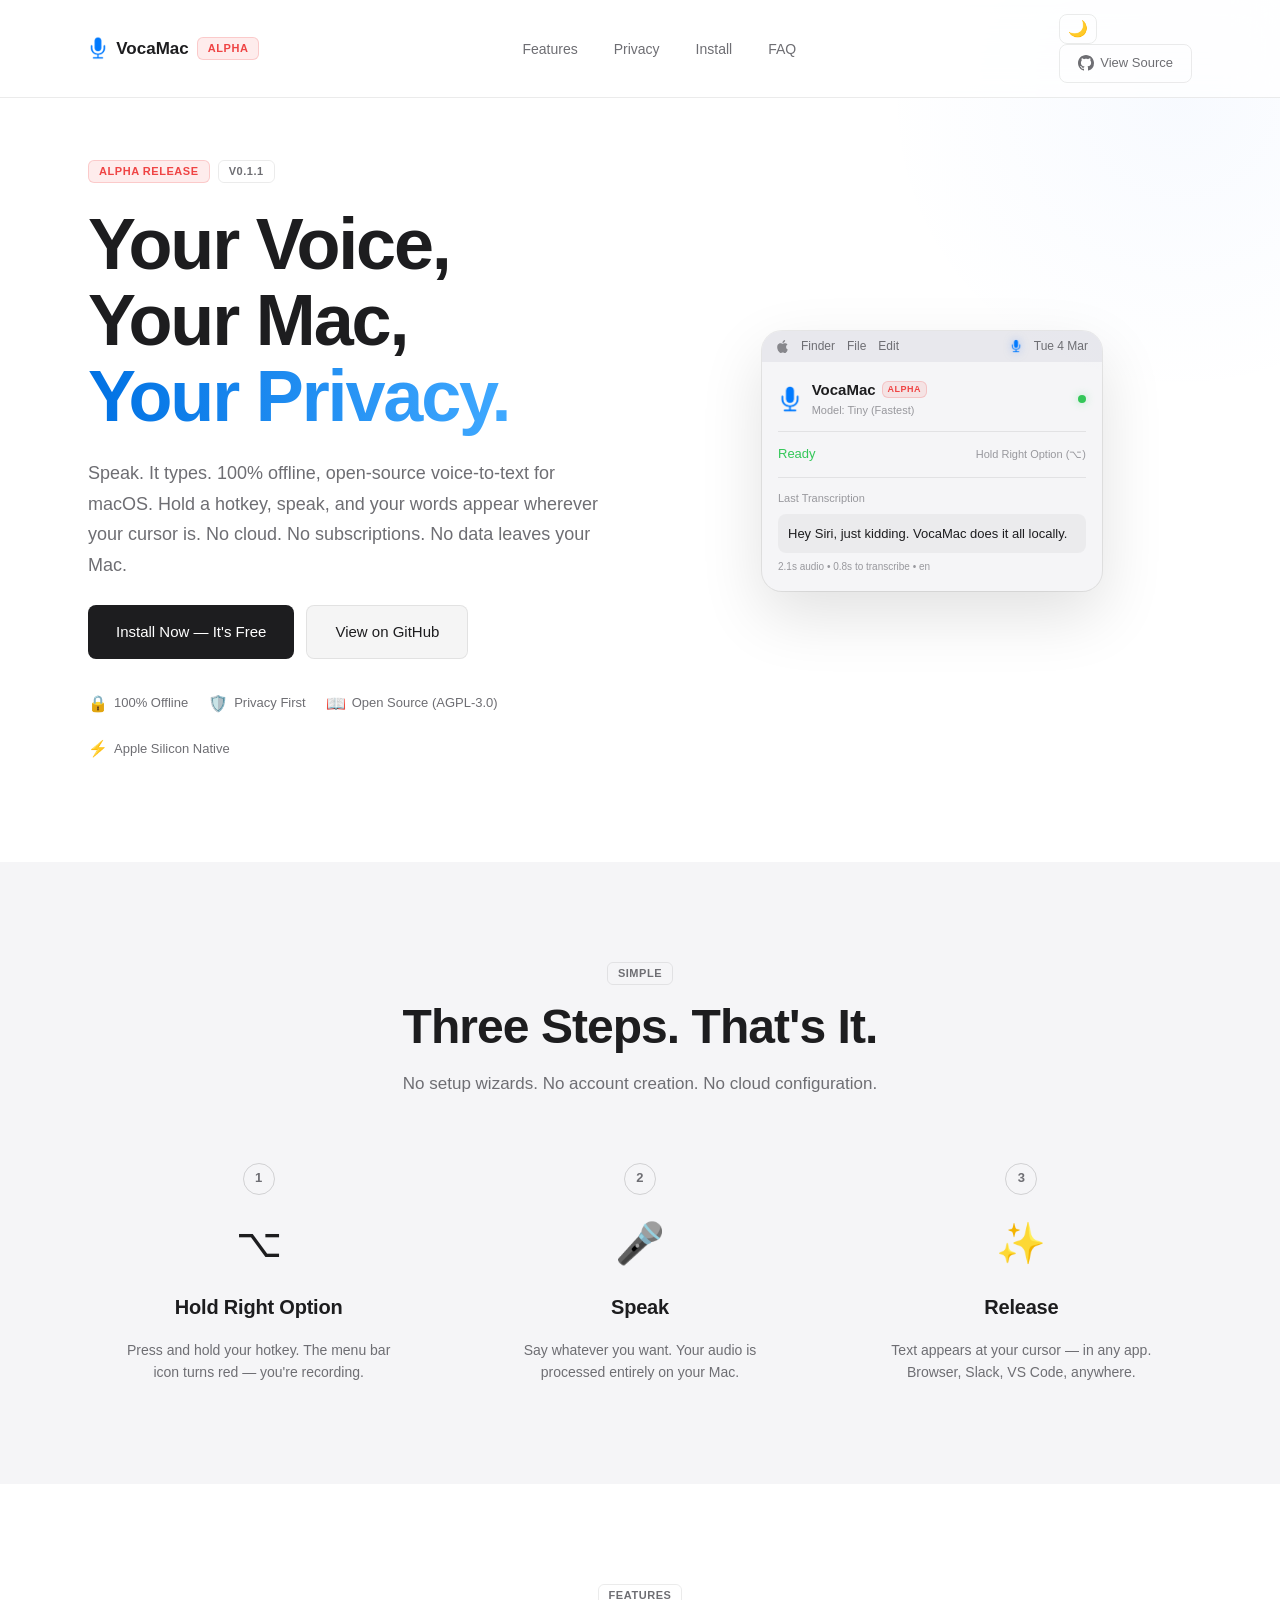
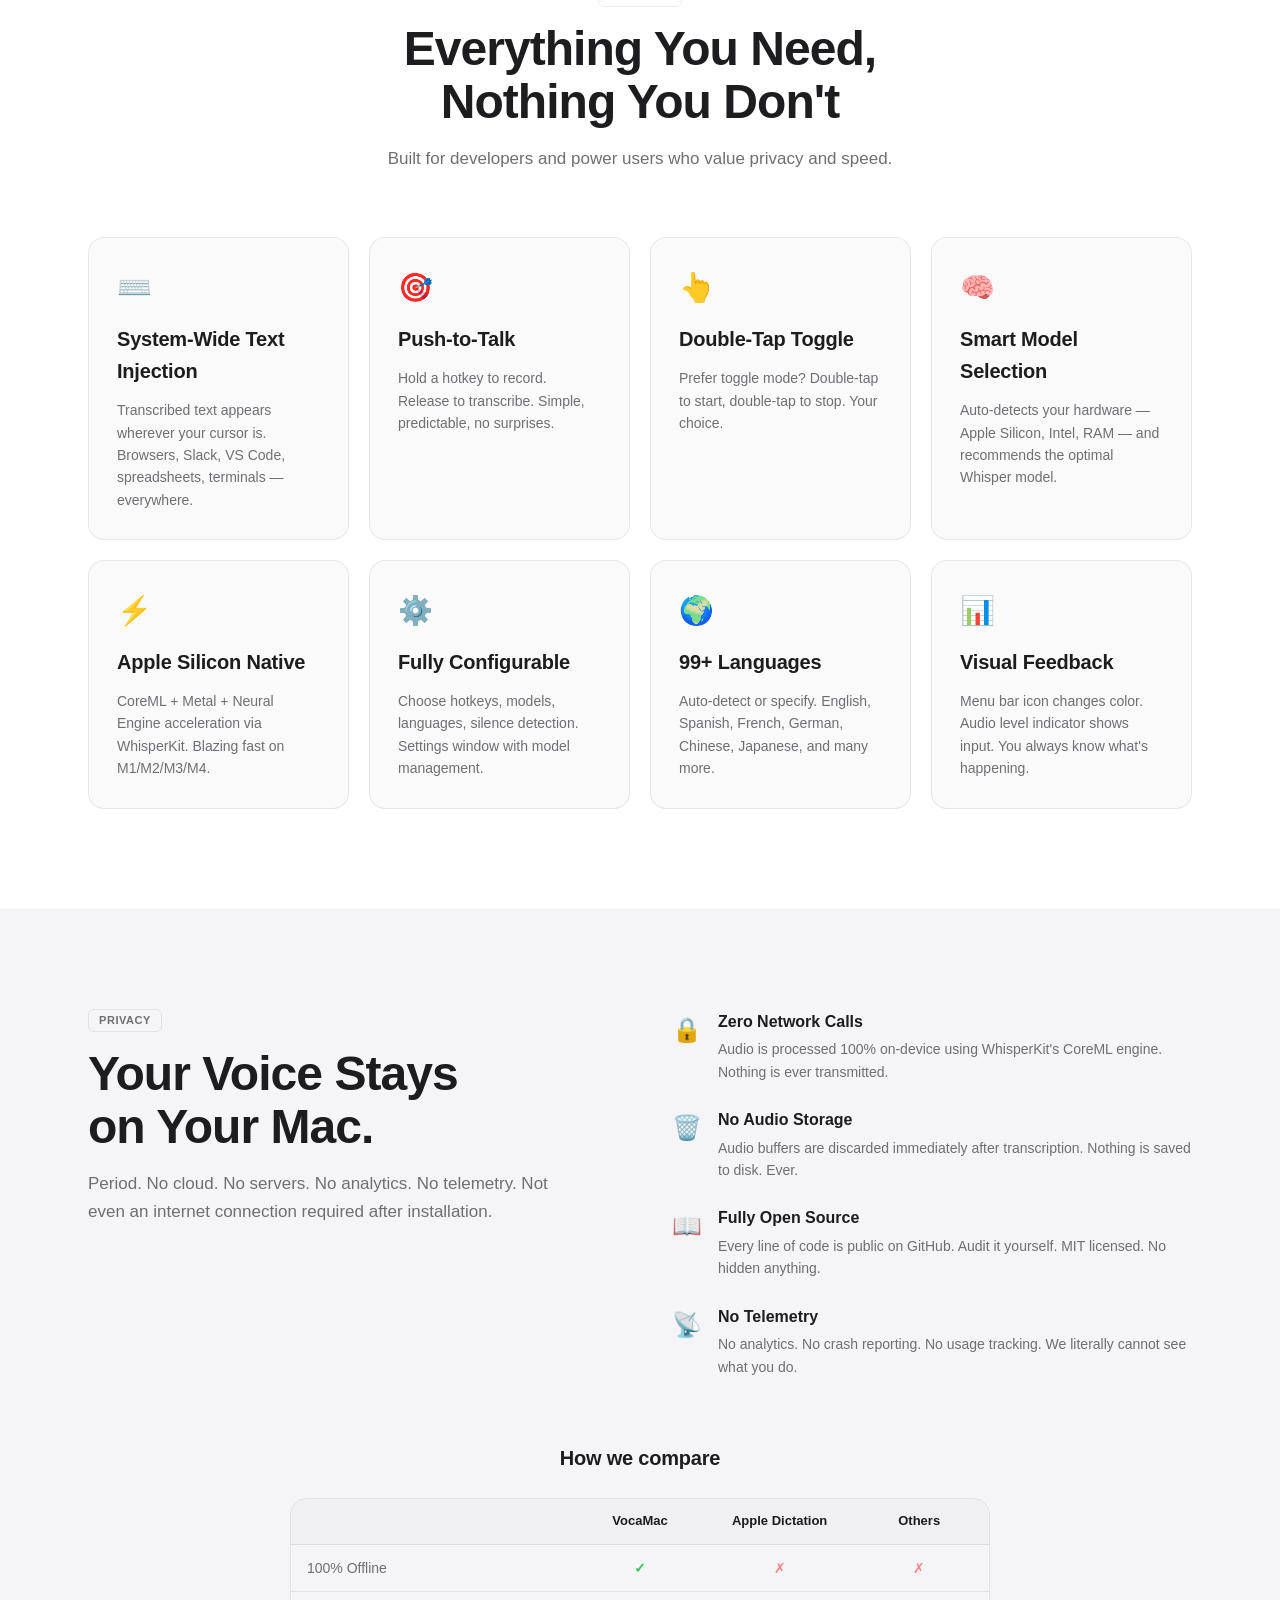
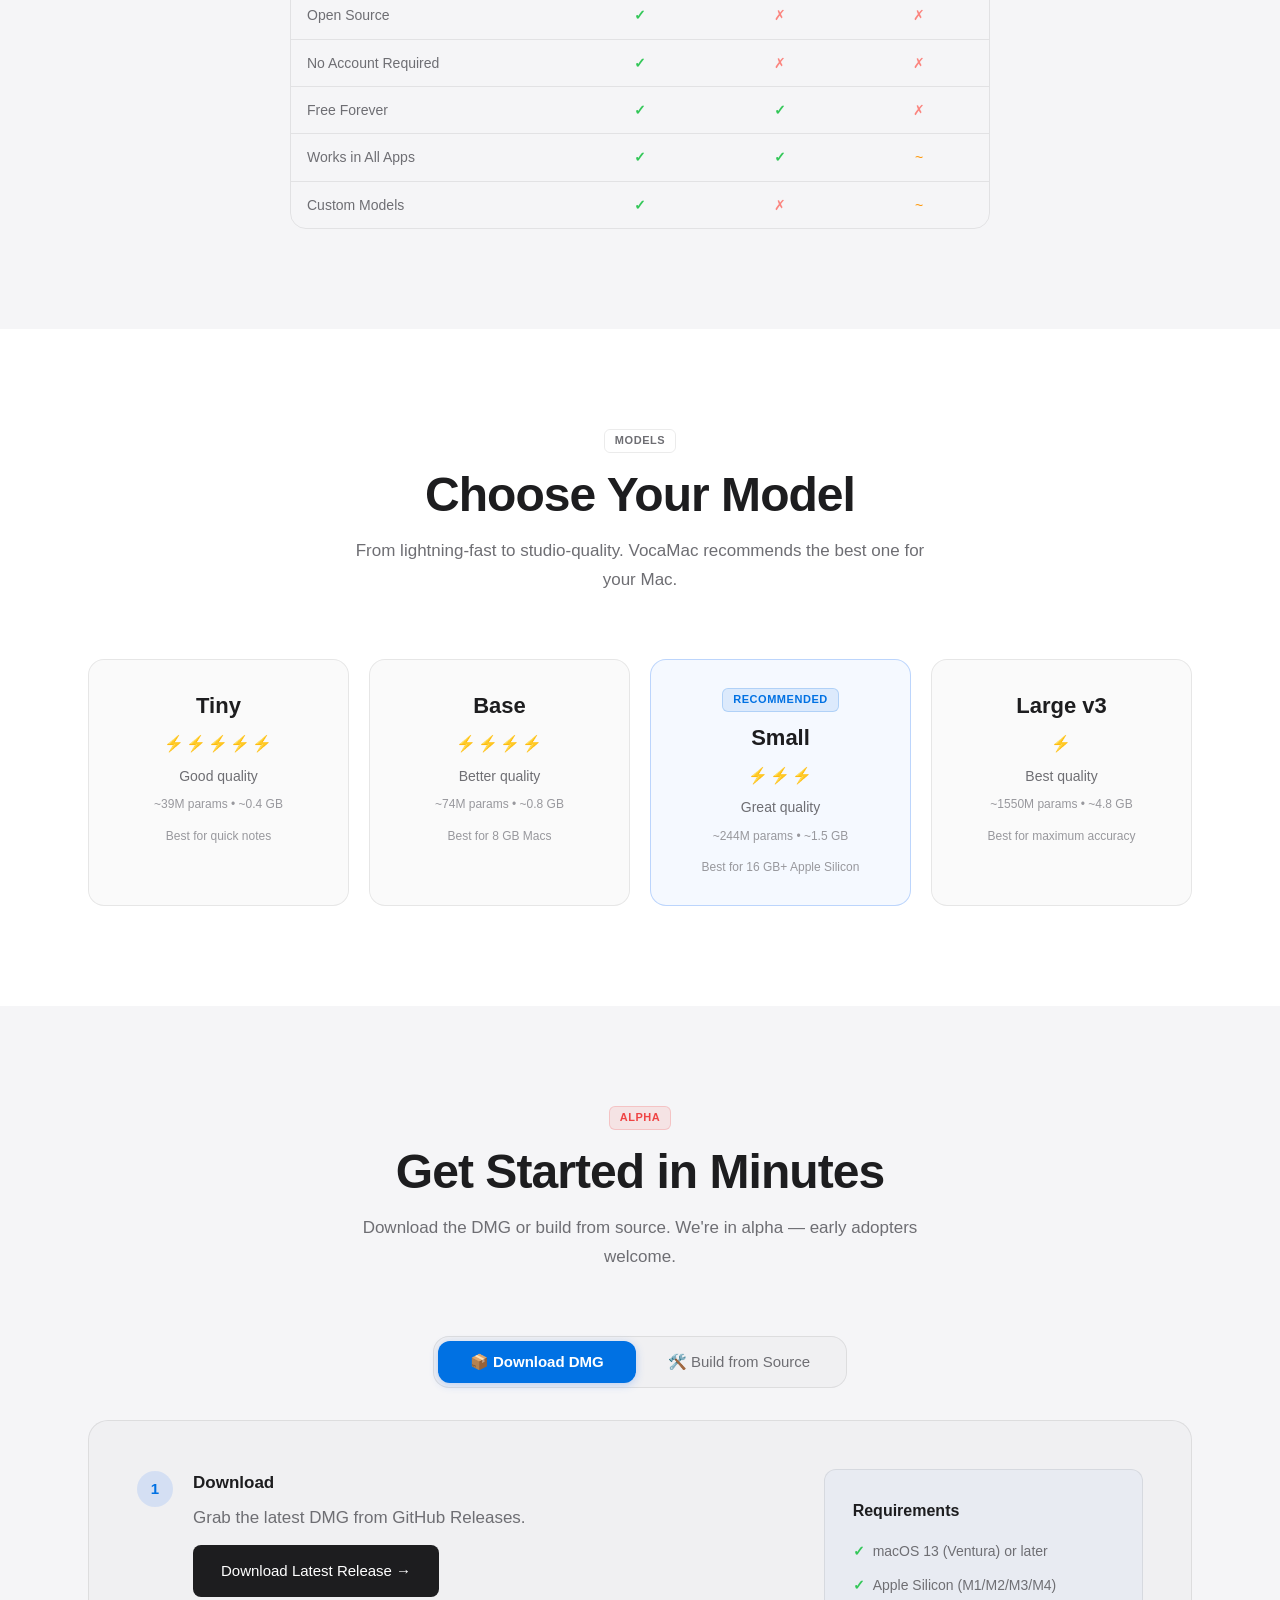
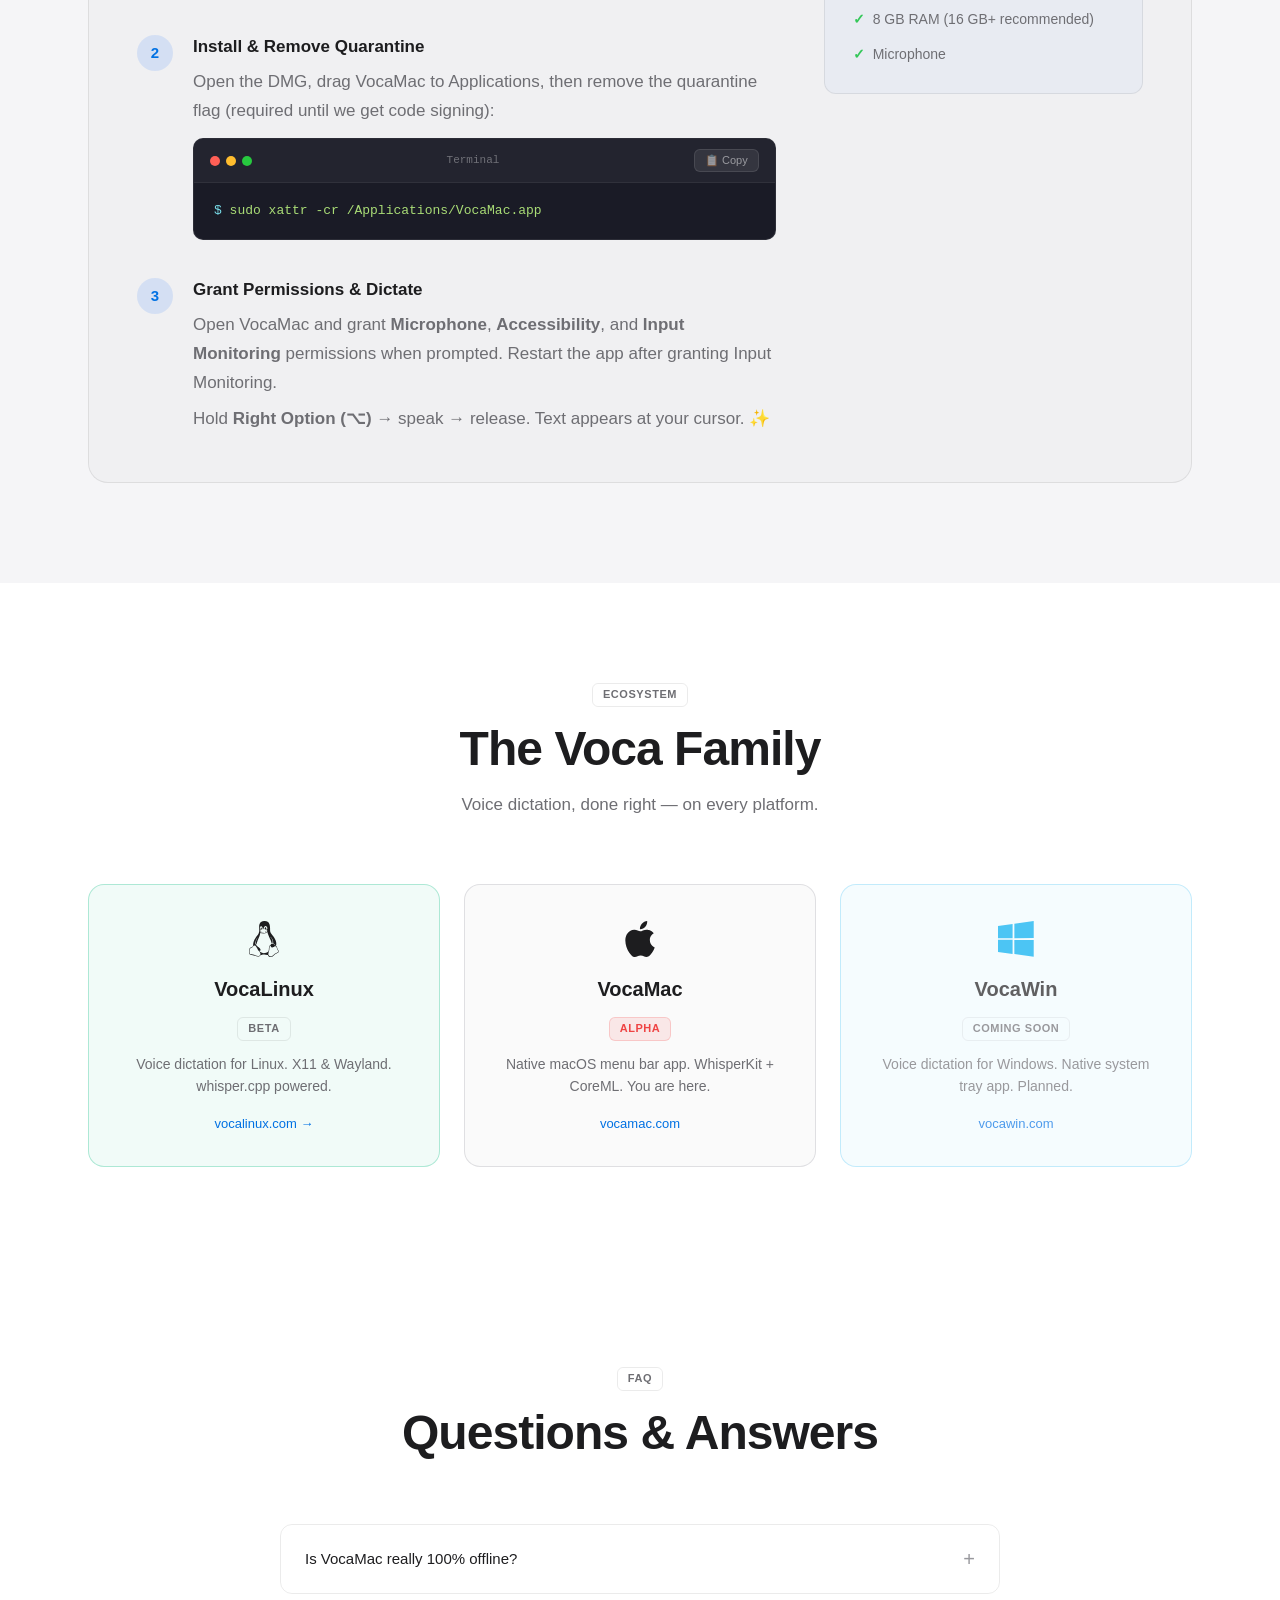
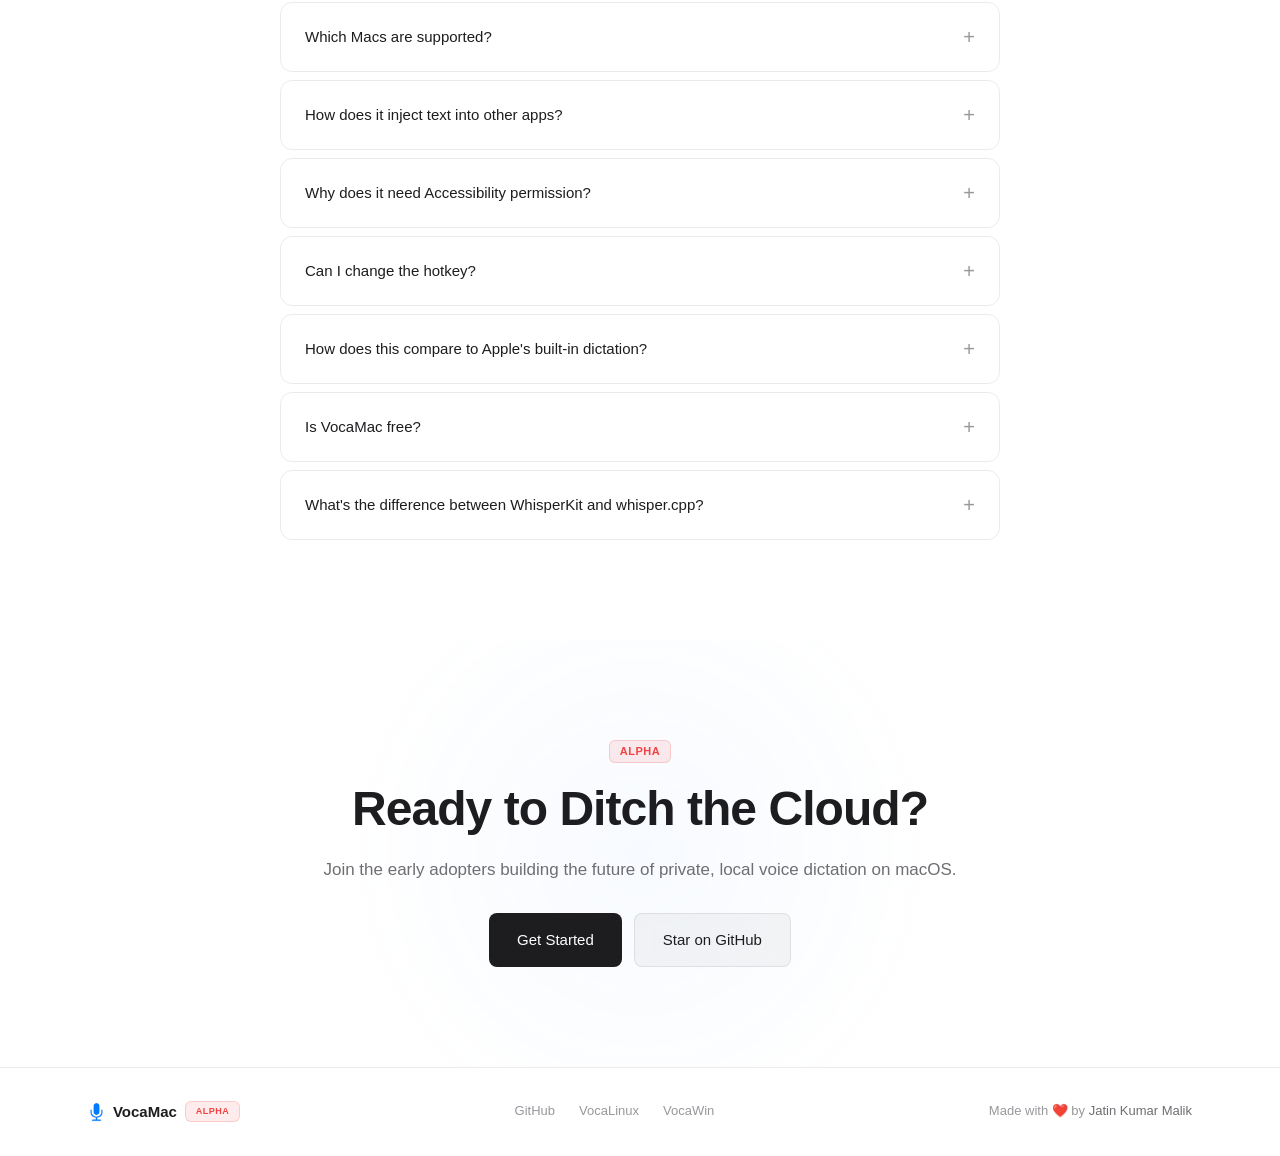
==== commit e16fdfc4: "ui: update footer author link to Twitter/X profile" ====
--- a/web/index.html
+++ b/web/index.html
@@ -98,19 +98,19 @@
                 <li><a href="#install" class="navbar__link">Install</a></li>
                 <li><a href="#faq" class="navbar__link">FAQ</a></li>
             </ul>
-            <div style="display: flex; align-items: center; gap: 8px;">
+            <div class="navbar__actions">
                 <button class="theme-toggle" aria-label="Toggle theme" title="Toggle light/dark mode">
                     <span class="theme-icon-dark">☀️</span>
                     <span class="theme-icon-light">🌙</span>
                 </button>
                 <a href="https://github.com/jatinkrmalik/vocamac" class="navbar__cta" target="_blank" rel="noopener">
                     <svg width="16" height="16" viewBox="0 0 16 16" fill="currentColor" style="vertical-align: -2px; margin-right: 6px;"><path d="M8 0C3.58 0 0 3.58 0 8c0 3.54 2.29 6.53 5.47 7.59.4.07.55-.17.55-.38 0-.19-.01-.82-.01-1.49-2.01.37-2.53-.49-2.69-.94-.09-.23-.48-.94-.82-1.13-.28-.15-.68-.52-.01-.53.63-.01 1.08.58 1.23.82.72 1.21 1.87.87 2.33.66.07-.52.28-.87.51-1.07-1.78-.2-3.64-.89-3.64-3.95 0-.87.31-1.59.82-2.15-.08-.2-.36-1.02.08-2.12 0 0 .67-.21 2.2.82.64-.18 1.32-.27 2-.27.68 0 1.36.09 2 .27 1.53-1.04 2.2-.82 2.2-.82.44 1.1.16 1.92.08 2.12.51.56.82 1.27.82 2.15 0 3.07-1.87 3.75-3.65 3.95.29.25.54.73.54 1.48 0 1.07-.01 1.93-.01 2.2 0 .21.15.46.55.38A8.013 8.013 0 0016 8c0-4.42-3.58-8-8-8z"/></svg>
-                    View Source
+                    <span class="navbar__cta-text">View Source</span>
                 </a>
-            </div>
-            <button class="navbar__toggle" aria-label="Menu">
-                <span></span><span></span><span></span>
-            </button>
+                <button class="navbar__toggle" aria-label="Menu">
+                    <span></span><span></span><span></span>
+                </button>
+            </div>
         </div>
     </nav>
 
@@ -120,7 +120,7 @@
             <div class="hero__content">
                 <div class="hero__badges">
                     <span class="badge badge--alpha">ALPHA RELEASE</span>
-                    <span class="badge badge--outline">v0.1.1</span>
+                    <span class="badge badge--outline" id="version-badge">v0.1.1</span>
                 </div>
                 <h1 class="hero__headline">
                     Your Voice,<br>
@@ -648,7 +648,7 @@
                 <a href="https://vocawin.com" target="_blank" rel="noopener">VocaWin</a>
             </div>
             <div class="footer__right">
-                Made with ❤️ by <a href="https://github.com/jatinkrmalik" target="_blank" rel="noopener">Jatin Kumar Malik</a>
+                Made with ❤️ by <a href="https://x.com/intent/user?screen_name=jatinkrmalik" target="_blank" rel="noopener">Jatin Kumar Malik</a>
             </div>
         </div>
     </footer>
@@ -716,6 +716,16 @@
         document.querySelectorAll('.feature-card, .step, .privacy__point, .model-card, .family-card, .faq__item').forEach(el => {
             observer.observe(el);
         });
+
+        // ========== Fetch Latest Version ==========
+        fetch('https://api.github.com/repos/jatinkrmalik/vocamac/releases/latest')
+            .then(r => r.json())
+            .then(data => {
+                if (data.tag_name) {
+                    document.getElementById('version-badge').textContent = data.tag_name;
+                }
+            })
+            .catch(() => {}); // Silently fall back to hardcoded version
 
         // ========== Copy Code ==========
         function copyCode(btn) {
